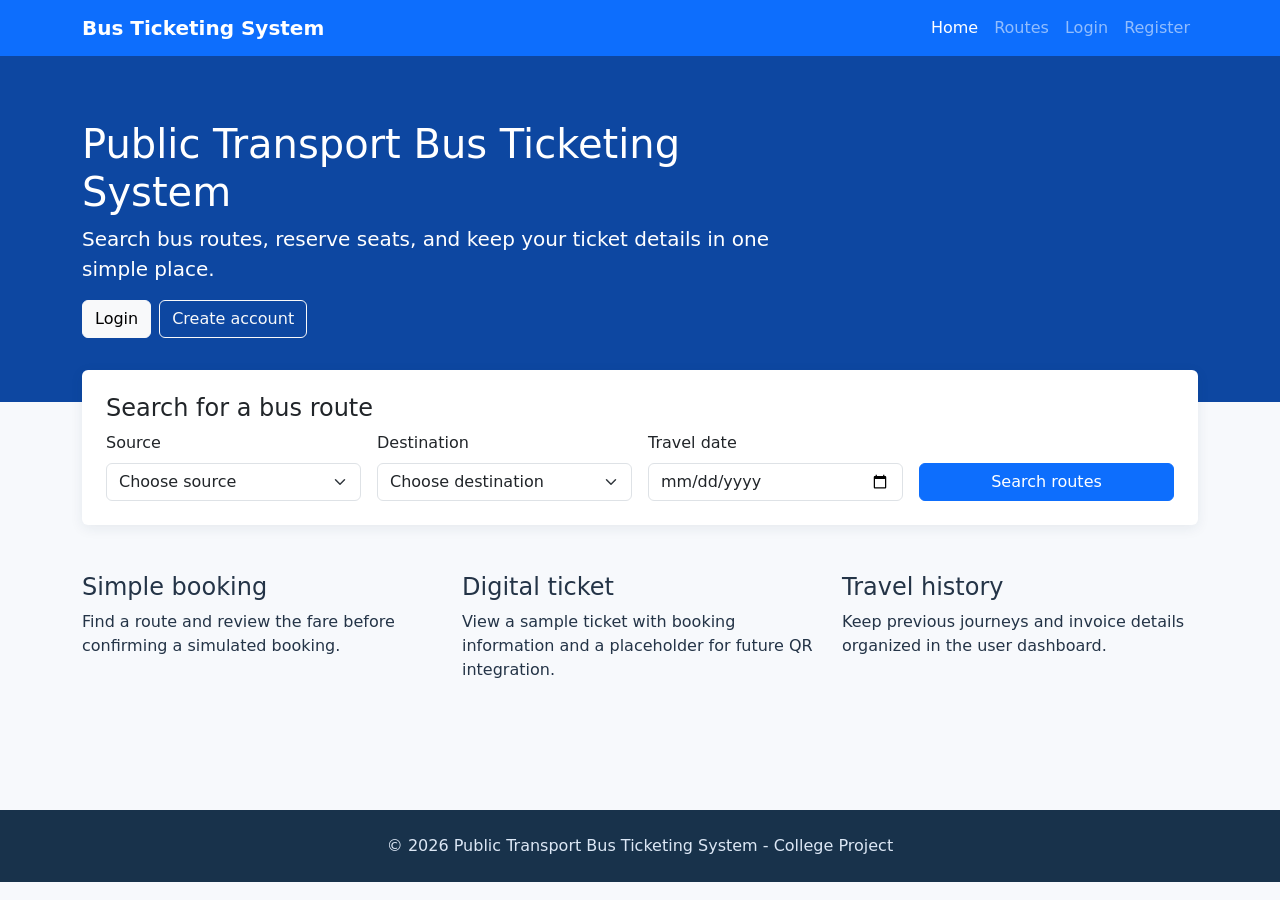
==== frontend/index.html @ b6240d87 "Add static Bootstrap frontend" ====
<!DOCTYPE html>
<html lang="en">
<head>
    <meta charset="UTF-8">
    <meta name="viewport" content="width=device-width, initial-scale=1">
    <title>Public Transport Bus Ticketing System</title>
    <link href="https://cdn.jsdelivr.net/npm/bootstrap@5.3.3/dist/css/bootstrap.min.css" rel="stylesheet">
    <link rel="stylesheet" href="css/style.css">
</head>
<body>
    <nav class="navbar navbar-expand-lg navbar-dark bg-primary">
        <div class="container">
            <a class="navbar-brand" href="index.html">Bus Ticketing System</a>
            <button class="navbar-toggler" data-bs-toggle="collapse" data-bs-target="#mainNav" aria-label="Toggle navigation"><span class="navbar-toggler-icon"></span></button>
            <div class="collapse navbar-collapse" id="mainNav">
                <ul class="navbar-nav ms-auto"><li class="nav-item"><a class="nav-link active" href="index.html">Home</a></li><li class="nav-item"><a class="nav-link" href="route-search.html">Routes</a></li><li class="nav-item"><a class="nav-link" href="login.html">Login</a></li><li class="nav-item"><a class="nav-link" href="register.html">Register</a></li></ul>
            </div>
        </div>
    </nav>

    <main>
        <section class="hero-section">
            <div class="container"><div class="row align-items-center"><div class="col-lg-8">
                <h1>Public Transport Bus Ticketing System</h1>
                <p class="lead">Search bus routes, reserve seats, and keep your ticket details in one simple place.</p>
                <a class="btn btn-light me-2" href="login.html">Login</a><a class="btn btn-outline-light" href="register.html">Create account</a>
            </div></div></div>
        </section>

        <section class="container"><div class="card search-panel"><div class="card-body p-4">
            <h2 class="h4">Search for a bus route</h2>
            <!-- Sample search controls - results will be supplied by the backend later. -->
            <form id="searchForm" class="row g-3 align-items-end">
                <div class="col-md-3"><label class="form-label" for="source">Source</label><select id="source" class="form-select" required><option value="">Choose source</option><option>Chennai Central</option><option>Koyambedu</option><option>Adyar</option><option>Velachery</option></select></div>
                <div class="col-md-3"><label class="form-label" for="destination">Destination</label><select id="destination" class="form-select" required><option value="">Choose destination</option><option>Tambaram</option><option>Guindy</option><option>Anna Nagar</option><option>T Nagar</option></select></div>
                <div class="col-md-3"><label class="form-label" for="travelDate">Travel date</label><input id="travelDate" type="date" class="form-control" required></div>
                <div class="col-md-3"><button class="btn btn-primary w-100" type="submit">Search routes</button></div>
            </form>
            <div id="searchMessage" class="alert alert-info mt-3 mb-0 d-none">Sample search submitted. Route results will be connected to the backend later.</div>
        </div></div></section>

        <section class="container py-5"><div class="row g-4"><div class="col-md-4"><h2 class="h4">Simple booking</h2><p>Find a route and review the fare before confirming a simulated booking.</p></div><div class="col-md-4"><h2 class="h4">Digital ticket</h2><p>View a sample ticket with booking information and a placeholder for future QR integration.</p></div><div class="col-md-4"><h2 class="h4">Travel history</h2><p>Keep previous journeys and invoice details organized in the user dashboard.</p></div></div></section>
    </main>
    <footer><div class="container text-center"><p class="mb-0">&copy; 2026 Public Transport Bus Ticketing System - College Project</p></div></footer>
    <script src="https://cdn.jsdelivr.net/npm/bootstrap@5.3.3/dist/js/bootstrap.bundle.min.js"></script><script src="js/script.js"></script>
</body>
</html>
---- frontend/css/style.css ----
/* Shared styles for the static college-project frontend. Bootstrap handles most layout. */
:root {
    --bus-blue: #0d47a1;
    --bus-light: #eef5ff;
    --bus-dark: #18324b;
}

body {
    background-color: #f7f9fc;
    color: #243447;
    min-height: 100vh;
}

.navbar-brand {
    font-weight: 700;
}

.page-header {
    background-color: var(--bus-light);
    border-bottom: 1px solid #dce7f5;
    padding: 2.5rem 0;
}

.page-header h1 {
    color: var(--bus-dark);
}

.hero-section {
    background-color: var(--bus-blue);
    color: white;
    padding: 4rem 0;
}

.search-panel,
.form-card,
.dashboard-card,
.ticket-card,
.invoice-card {
    border: 0;
    box-shadow: 0 0.2rem 0.8rem rgba(24, 50, 75, 0.08);
}

.search-panel {
    margin-top: -2rem;
    position: relative;
}

.dashboard-card {
    height: 100%;
}

.dashboard-card .card-title {
    color: var(--bus-blue);
}

.ticket-card,
.invoice-card {
    border-top: 4px solid var(--bus-blue);
}

.qr-placeholder {
    align-items: center;
    background: repeating-linear-gradient(45deg, #212529 0 4px, #fff 4px 8px);
    border: 8px solid white;
    box-shadow: 0 0 0 1px #adb5bd;
    color: white;
    display: flex;
    font-size: 0.75rem;
    height: 150px;
    justify-content: center;
    text-align: center;
    width: 150px;
}

.qr-placeholder span {
    background: #212529;
    padding: 0.25rem;
}

.table thead th {
    white-space: nowrap;
}

footer {
    background-color: var(--bus-dark);
    color: #dce7f5;
    margin-top: 4rem;
    padding: 1.5rem 0;
}

footer a {
    color: white;
}

@media print {
    .no-print,
    footer,
    .navbar {
        display: none !important;
    }

    body {
        background: white;
    }
}
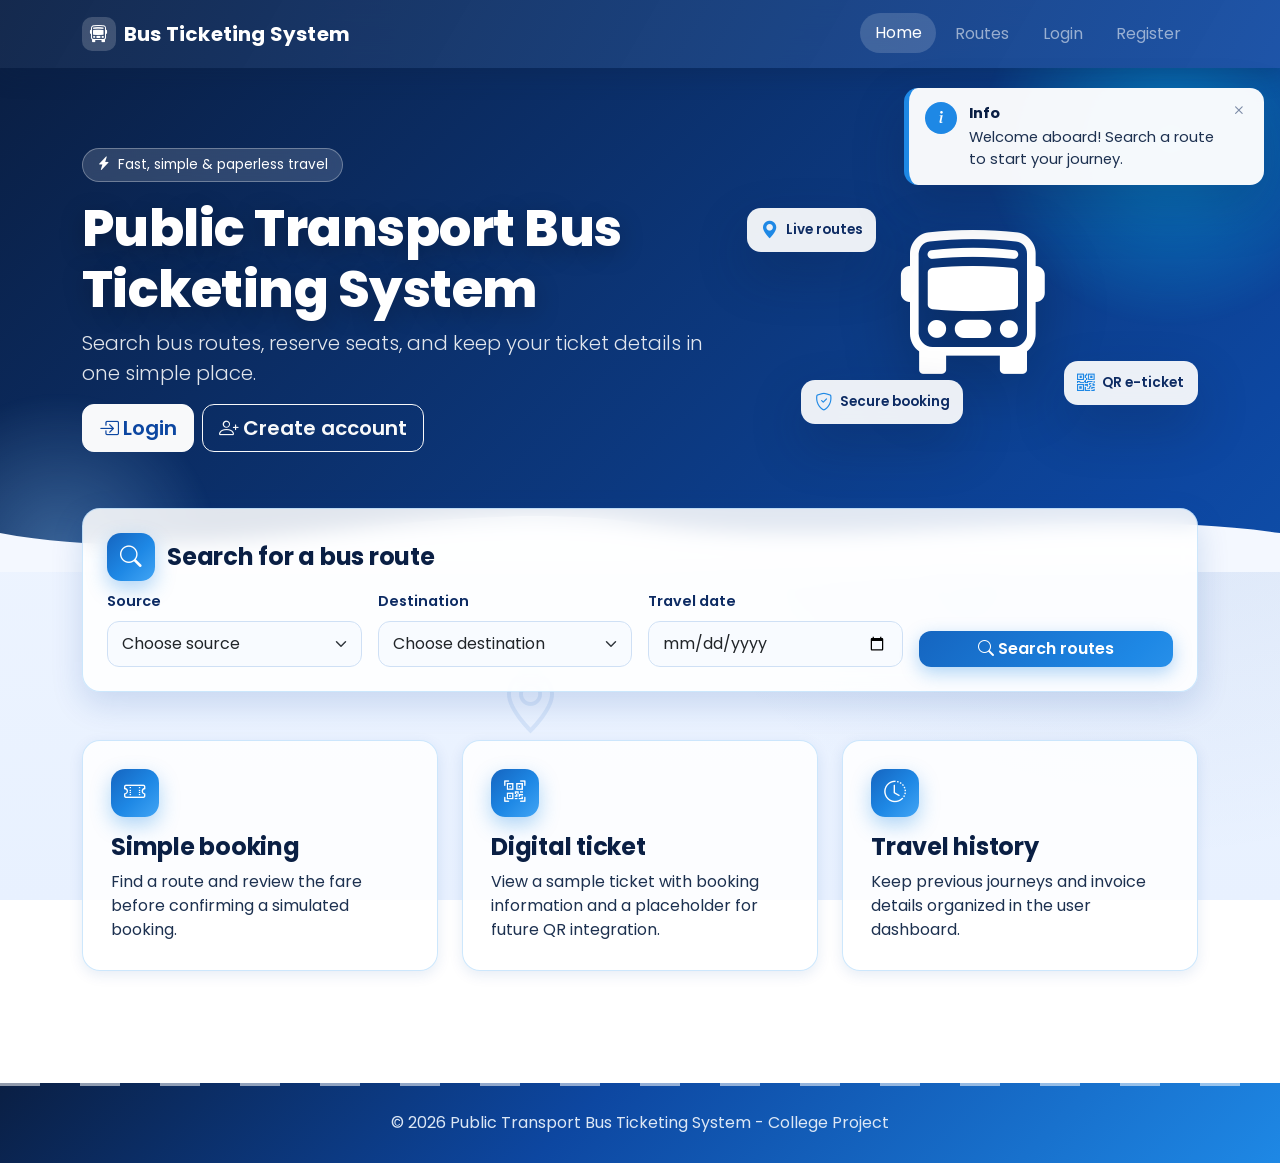
==== commit 9ff40ba9: "Enhance frontend UI with blue theme, animations and popups Visual-only changes: blue gradient theme," ====
--- a/frontend/index.html
+++ b/frontend/index.html
@@ -5,9 +5,9 @@
     <meta name="viewport" content="width=device-width, initial-scale=1">
     <title>Public Transport Bus Ticketing System</title>
     <link href="https://cdn.jsdelivr.net/npm/bootstrap@5.3.3/dist/css/bootstrap.min.css" rel="stylesheet">
-    <link rel="stylesheet" href="css/style.css">
+    <link href="https://cdn.jsdelivr.net/npm/bootstrap-icons@1.11.3/font/bootstrap-icons.min.css" rel="stylesheet"><link rel="preconnect" href="https://fonts.googleapis.com"><link href="https://fonts.googleapis.com/css2?family=Poppins:wght@400;500;600;700;800&display=swap" rel="stylesheet"><link rel="stylesheet" href="css/style.css">
 </head>
-<body>
+<body data-welcome="Welcome aboard! Search a route to start your journey.">
     <nav class="navbar navbar-expand-lg navbar-dark bg-primary">
         <div class="container">
             <a class="navbar-brand" href="index.html">Bus Ticketing System</a>
@@ -20,28 +20,39 @@
 
     <main>
         <section class="hero-section">
-            <div class="container"><div class="row align-items-center"><div class="col-lg-8">
+            <span class="hero-orb orb-1"></span><span class="hero-orb orb-2"></span>
+            <div class="container"><div class="row align-items-center"><div class="col-lg-7">
+                <span class="hero-badge"><i class="bi bi-lightning-charge-fill"></i> Fast, simple &amp; paperless travel</span>
                 <h1>Public Transport Bus Ticketing System</h1>
                 <p class="lead">Search bus routes, reserve seats, and keep your ticket details in one simple place.</p>
-                <a class="btn btn-light me-2" href="login.html">Login</a><a class="btn btn-outline-light" href="register.html">Create account</a>
+                <a class="btn btn-light btn-lg me-2 mb-2" href="login.html"><i class="bi bi-box-arrow-in-right me-1"></i>Login</a><a class="btn btn-outline-light btn-lg mb-2" href="register.html"><i class="bi bi-person-plus me-1"></i>Create account</a>
+            </div>
+            <div class="col-lg-5">
+                <div class="hero-illustration" aria-hidden="true">
+                    <i class="bi bi-bus-front hero-bus"></i>
+                    <span class="hero-chip chip-1"><i class="bi bi-geo-alt-fill"></i>Live routes</span>
+                    <span class="hero-chip chip-2"><i class="bi bi-qr-code"></i>QR e-ticket</span>
+                    <span class="hero-chip chip-3"><i class="bi bi-shield-check"></i>Secure booking</span>
+                </div>
             </div></div></div>
+            <div class="hero-wave" aria-hidden="true"><svg viewBox="0 0 1440 80" preserveAspectRatio="none"><path fill="#f4f8ff" d="M0,40 C240,80 480,0 720,30 C960,60 1200,10 1440,40 L1440,80 L0,80 Z"></path></svg></div>
         </section>
 
         <section class="container"><div class="card search-panel"><div class="card-body p-4">
-            <h2 class="h4">Search for a bus route</h2>
+            <h2 class="h4 page-title"><span class="title-icon"><i class="bi bi-search"></i></span>Search for a bus route</h2>
             <!-- Sample search controls - results will be supplied by the backend later. -->
             <form id="searchForm" class="row g-3 align-items-end">
                 <div class="col-md-3"><label class="form-label" for="source">Source</label><select id="source" class="form-select" required><option value="">Choose source</option><option>Chennai Central</option><option>Koyambedu</option><option>Adyar</option><option>Velachery</option></select></div>
                 <div class="col-md-3"><label class="form-label" for="destination">Destination</label><select id="destination" class="form-select" required><option value="">Choose destination</option><option>Tambaram</option><option>Guindy</option><option>Anna Nagar</option><option>T Nagar</option></select></div>
                 <div class="col-md-3"><label class="form-label" for="travelDate">Travel date</label><input id="travelDate" type="date" class="form-control" required></div>
-                <div class="col-md-3"><button class="btn btn-primary w-100" type="submit">Search routes</button></div>
+                <div class="col-md-3"><button class="btn btn-primary w-100" type="submit"><i class="bi bi-search me-1"></i>Search routes</button></div>
             </form>
             <div id="searchMessage" class="alert alert-info mt-3 mb-0 d-none">Sample search submitted. Route results will be connected to the backend later.</div>
         </div></div></section>
 
-        <section class="container py-5"><div class="row g-4"><div class="col-md-4"><h2 class="h4">Simple booking</h2><p>Find a route and review the fare before confirming a simulated booking.</p></div><div class="col-md-4"><h2 class="h4">Digital ticket</h2><p>View a sample ticket with booking information and a placeholder for future QR integration.</p></div><div class="col-md-4"><h2 class="h4">Travel history</h2><p>Keep previous journeys and invoice details organized in the user dashboard.</p></div></div></section>
+        <section class="container py-5"><div class="row g-4"><div class="col-md-4"><div class="feature-tile"><span class="card-icon"><i class="bi bi-ticket-perforated"></i></span><h2 class="h4">Simple booking</h2><p class="mb-0">Find a route and review the fare before confirming a simulated booking.</p></div></div><div class="col-md-4"><div class="feature-tile"><span class="card-icon"><i class="bi bi-qr-code-scan"></i></span><h2 class="h4">Digital ticket</h2><p class="mb-0">View a sample ticket with booking information and a placeholder for future QR integration.</p></div></div><div class="col-md-4"><div class="feature-tile"><span class="card-icon"><i class="bi bi-clock-history"></i></span><h2 class="h4">Travel history</h2><p class="mb-0">Keep previous journeys and invoice details organized in the user dashboard.</p></div></div></div></section>
     </main>
     <footer><div class="container text-center"><p class="mb-0">&copy; 2026 Public Transport Bus Ticketing System - College Project</p></div></footer>
-    <script src="https://cdn.jsdelivr.net/npm/bootstrap@5.3.3/dist/js/bootstrap.bundle.min.js"></script><script src="js/script.js"></script>
+    <script src="https://cdn.jsdelivr.net/npm/bootstrap@5.3.3/dist/js/bootstrap.bundle.min.js"></script><script src="js/script.js"></script><script src="js/ui-effects.js"></script>
 </body>
 </html>
--- a/frontend/css/style.css
+++ b/frontend/css/style.css
@@ -1,22 +1,276 @@
-/* Shared styles for the static college-project frontend. Bootstrap handles most layout. */
+/* Shared styles for the static college-project frontend. Bootstrap handles most layout.
+   Blue-themed visual layer: gradients, glass cards, floating animations and popups. */
 :root {
     --bus-blue: #0d47a1;
     --bus-light: #eef5ff;
-    --bus-dark: #18324b;
+    --bus-dark: #0a1f44;
+
+    --blue-900: #0a1f44;
+    --blue-800: #0d2b63;
+    --blue-700: #0d47a1;
+    --blue-600: #1565c0;
+    --blue-500: #1e88e5;
+    --blue-400: #42a5f5;
+    --blue-300: #64b5f6;
+    --blue-200: #90caf9;
+    --blue-100: #cfe6ff;
+    --blue-50: #eef5ff;
+    --cyan: #00c6ff;
+
+    --grad-main: linear-gradient(135deg, #0a1f44 0%, #0d47a1 45%, #1e88e5 100%);
+    --grad-button: linear-gradient(135deg, #1565c0 0%, #1e88e5 55%, #42a5f5 100%);
+    --grad-soft: linear-gradient(135deg, #eef5ff 0%, #dbeafe 100%);
+    --shadow-sm: 0 4px 14px rgba(13, 71, 161, 0.10);
+    --shadow-md: 0 12px 32px rgba(13, 71, 161, 0.16);
+    --shadow-lg: 0 22px 50px rgba(10, 31, 68, 0.25);
+    --radius: 18px;
+
+    --bs-primary: #1565c0;
+    --bs-primary-rgb: 21, 101, 192;
+    --bs-link-color: #1565c0;
+    --bs-link-color-rgb: 21, 101, 192;
+    --bs-link-hover-color: #0a1f44;
+}
+
+html {
+    scroll-behavior: smooth;
 }
 
 body {
-    background-color: #f7f9fc;
-    color: #243447;
+    background:
+        radial-gradient(circle at 10% 0%, rgba(66, 165, 245, 0.18), transparent 40%),
+        radial-gradient(circle at 90% 30%, rgba(13, 71, 161, 0.12), transparent 45%),
+        linear-gradient(180deg, #f4f8ff 0%, #e8f1ff 100%);
+    background-attachment: fixed;
+    color: #1d3150;
+    display: flex;
+    flex-direction: column;
+    font-family: "Poppins", system-ui, -apple-system, "Segoe UI", Roboto, sans-serif;
     min-height: 100vh;
+    overflow-x: hidden;
+    position: relative;
+}
+
+main {
+    flex: 1 0 auto;
+    position: relative;
+    z-index: 1;
+}
+
+h1, h2, h3, h4, h5, .h1, .h2, .h3, .h4, .h5 {
+    color: var(--blue-900);
+    font-weight: 700;
+    letter-spacing: -0.01em;
+}
+
+a {
+    transition: color 0.2s ease;
+}
+
+::selection {
+    background: var(--blue-400);
+    color: #fff;
+}
+
+/* ---------- Page loader ---------- */
+.page-loader {
+    align-items: center;
+    background: var(--grad-main);
+    display: flex;
+    flex-direction: column;
+    gap: 1rem;
+    inset: 0;
+    justify-content: center;
+    position: fixed;
+    transition: opacity 0.5s ease, visibility 0.5s ease;
+    z-index: 3000;
+}
+
+.page-loader.hidden {
+    opacity: 0;
+    visibility: hidden;
+}
+
+.page-loader .loader-bus {
+    animation: busBounce 0.8s ease-in-out infinite alternate;
+    color: #fff;
+    font-size: 3.2rem;
+    filter: drop-shadow(0 8px 16px rgba(0, 0, 0, 0.3));
+}
+
+.page-loader .loader-road {
+    background: rgba(255, 255, 255, 0.25);
+    border-radius: 4px;
+    height: 4px;
+    overflow: hidden;
+    position: relative;
+    width: 140px;
+}
+
+.page-loader .loader-road::after {
+    animation: roadMove 1s linear infinite;
+    background: #fff;
+    border-radius: 4px;
+    content: "";
+    height: 100%;
+    left: -40%;
+    position: absolute;
+    width: 40%;
+}
+
+.page-loader .loader-text {
+    color: rgba(255, 255, 255, 0.85);
+    font-size: 0.9rem;
+    letter-spacing: 0.15em;
+    text-transform: uppercase;
+}
+
+/* ---------- Floating background shapes ---------- */
+.floating-bg {
+    inset: 0;
+    overflow: hidden;
+    pointer-events: none;
+    position: fixed;
+    z-index: 0;
+}
+
+.floating-bg .bubble {
+    animation: floatUp linear infinite;
+    background: radial-gradient(circle at 30% 30%, rgba(144, 202, 249, 0.55), rgba(30, 136, 229, 0.12));
+    border: 1px solid rgba(255, 255, 255, 0.5);
+    border-radius: 50%;
+    bottom: -150px;
+    position: absolute;
+}
+
+.floating-bg .float-icon {
+    animation: floatDrift ease-in-out infinite alternate;
+    color: rgba(21, 101, 192, 0.10);
+    position: absolute;
+}
+
+/* ---------- Navbar ---------- */
+.navbar {
+    backdrop-filter: blur(12px);
+    background: linear-gradient(120deg, rgba(10, 31, 68, 0.95), rgba(13, 71, 161, 0.92), rgba(30, 136, 229, 0.9)) !important;
+    background-size: 200% 200% !important;
+    animation: gradientShift 12s ease infinite;
+    box-shadow: 0 6px 24px rgba(10, 31, 68, 0.28);
+    padding-bottom: 0.75rem;
+    padding-top: 0.75rem;
+    position: sticky;
+    top: 0;
+    z-index: 1030;
 }
 
 .navbar-brand {
+    align-items: center;
+    display: inline-flex;
     font-weight: 700;
-}
-
+    gap: 0.5rem;
+    letter-spacing: 0.01em;
+}
+
+.navbar-brand .brand-icon {
+    align-items: center;
+    animation: busBounce 1.6s ease-in-out infinite alternate;
+    background: rgba(255, 255, 255, 0.18);
+    border-radius: 10px;
+    display: inline-flex;
+    font-size: 1.05rem;
+    height: 34px;
+    justify-content: center;
+    width: 34px;
+}
+
+.navbar .nav-link {
+    border-radius: 999px;
+    margin: 0 0.15rem;
+    padding-left: 0.9rem !important;
+    padding-right: 0.9rem !important;
+    position: relative;
+    transition: background 0.25s ease, transform 0.25s ease;
+}
+
+.navbar .nav-link:hover,
+.navbar .nav-link.active {
+    background: rgba(255, 255, 255, 0.16);
+    transform: translateY(-1px);
+}
+
+.navbar .btn {
+    border-radius: 999px;
+    padding-left: 1rem;
+    padding-right: 1rem;
+}
+
+/* ---------- Buttons ---------- */
+.btn {
+    border-radius: 12px;
+    font-weight: 600;
+    overflow: hidden;
+    position: relative;
+    transition: transform 0.2s ease, box-shadow 0.25s ease, background-position 0.4s ease;
+}
+
+.btn:hover:not(:disabled) {
+    transform: translateY(-2px);
+}
+
+.btn:active:not(:disabled) {
+    transform: translateY(0) scale(0.98);
+}
+
+.btn-primary {
+    background: var(--grad-button);
+    background-size: 150% 150%;
+    border: 0;
+    box-shadow: 0 6px 18px rgba(30, 136, 229, 0.35);
+}
+
+.btn-primary:hover,
+.btn-primary:focus {
+    background-position: 100% 0;
+    box-shadow: 0 10px 26px rgba(30, 136, 229, 0.45);
+}
+
+.btn-dark {
+    background: linear-gradient(135deg, #0a1f44 0%, #0d47a1 100%);
+    border: 0;
+    box-shadow: 0 6px 18px rgba(10, 31, 68, 0.35);
+}
+
+.btn-dark:hover,
+.btn-dark:focus {
+    background: linear-gradient(135deg, #0d2b63 0%, #1565c0 100%);
+    box-shadow: 0 10px 26px rgba(10, 31, 68, 0.45);
+}
+
+.btn-outline-primary {
+    --bs-btn-color: var(--blue-600);
+    --bs-btn-border-color: var(--blue-500);
+    --bs-btn-hover-bg: var(--blue-600);
+    --bs-btn-hover-border-color: var(--blue-600);
+    --bs-btn-active-bg: var(--blue-700);
+    border-width: 2px;
+}
+
+.btn-light {
+    color: var(--blue-700);
+}
+
+.btn .ripple {
+    animation: ripple 0.65s ease-out forwards;
+    background: rgba(255, 255, 255, 0.55);
+    border-radius: 50%;
+    pointer-events: none;
+    position: absolute;
+    transform: scale(0);
+}
+
+/* ---------- Page header / hero ---------- */
 .page-header {
-    background-color: var(--bus-light);
+    background: var(--grad-soft);
     border-bottom: 1px solid #dce7f5;
     padding: 2.5rem 0;
 }
@@ -26,9 +280,154 @@
 }
 
 .hero-section {
-    background-color: var(--bus-blue);
+    background: var(--grad-main);
+    background-size: 200% 200%;
+    animation: gradientShift 14s ease infinite;
     color: white;
-    padding: 4rem 0;
+    overflow: hidden;
+    padding: 5rem 0 7rem;
+    position: relative;
+}
+
+.hero-section h1 {
+    color: #fff;
+    font-size: clamp(2rem, 4vw, 3.2rem);
+    font-weight: 800;
+    text-shadow: 0 6px 24px rgba(0, 0, 0, 0.25);
+}
+
+.hero-section .lead {
+    color: rgba(255, 255, 255, 0.88);
+}
+
+.hero-section .container {
+    position: relative;
+    z-index: 2;
+}
+
+.hero-badge {
+    align-items: center;
+    animation: fadeDown 0.8s ease both;
+    backdrop-filter: blur(6px);
+    background: rgba(255, 255, 255, 0.15);
+    border: 1px solid rgba(255, 255, 255, 0.3);
+    border-radius: 999px;
+    display: inline-flex;
+    font-size: 0.85rem;
+    gap: 0.4rem;
+    margin-bottom: 1rem;
+    padding: 0.35rem 0.9rem;
+}
+
+.hero-orb {
+    border-radius: 50%;
+    filter: blur(2px);
+    pointer-events: none;
+    position: absolute;
+}
+
+.hero-orb.orb-1 {
+    animation: floatDrift 9s ease-in-out infinite alternate;
+    background: radial-gradient(circle, rgba(0, 198, 255, 0.45), transparent 70%);
+    height: 380px;
+    right: -80px;
+    top: -120px;
+    width: 380px;
+}
+
+.hero-orb.orb-2 {
+    animation: floatDrift 11s ease-in-out infinite alternate-reverse;
+    background: radial-gradient(circle, rgba(144, 202, 249, 0.35), transparent 70%);
+    bottom: -140px;
+    height: 320px;
+    left: -100px;
+    width: 320px;
+}
+
+.hero-illustration {
+    align-items: center;
+    display: flex;
+    justify-content: center;
+    min-height: 240px;
+    position: relative;
+}
+
+.hero-illustration .hero-bus {
+    animation: floatY 4s ease-in-out infinite;
+    color: #fff;
+    filter: drop-shadow(0 20px 30px rgba(0, 0, 0, 0.35));
+    font-size: 9rem;
+    line-height: 1;
+}
+
+.hero-illustration .hero-chip {
+    align-items: center;
+    backdrop-filter: blur(8px);
+    background: rgba(255, 255, 255, 0.92);
+    border-radius: 14px;
+    box-shadow: var(--shadow-lg);
+    color: var(--blue-800);
+    display: inline-flex;
+    font-size: 0.85rem;
+    font-weight: 600;
+    gap: 0.45rem;
+    padding: 0.55rem 0.85rem;
+    position: absolute;
+}
+
+.hero-illustration .hero-chip i {
+    color: var(--blue-500);
+    font-size: 1.1rem;
+}
+
+.hero-illustration .chip-1 { animation: floatY 5s ease-in-out infinite; left: 0; top: 10%; }
+.hero-illustration .chip-2 { animation: floatY 6s ease-in-out 1s infinite; bottom: 8%; right: 0; }
+.hero-illustration .chip-3 { animation: floatY 5.5s ease-in-out 0.5s infinite; bottom: 0; left: 12%; }
+
+.hero-wave {
+    bottom: -1px;
+    left: 0;
+    line-height: 0;
+    position: absolute;
+    width: 100%;
+    z-index: 1;
+}
+
+.hero-wave svg {
+    display: block;
+    height: 80px;
+    width: 100%;
+}
+
+/* ---------- Page title band (inner pages) ---------- */
+.page-title {
+    align-items: center;
+    display: flex;
+    gap: 0.75rem;
+}
+
+.page-title .title-icon,
+.card-icon {
+    align-items: center;
+    background: var(--grad-button);
+    border-radius: 14px;
+    box-shadow: 0 8px 20px rgba(30, 136, 229, 0.35);
+    color: #fff;
+    display: inline-flex;
+    flex-shrink: 0;
+    font-size: 1.35rem;
+    height: 48px;
+    justify-content: center;
+    width: 48px;
+}
+
+.page-title .title-icon {
+    animation: floatY 4s ease-in-out infinite;
+}
+
+/* ---------- Cards ---------- */
+.card {
+    border-radius: var(--radius);
 }
 
 .search-panel,
@@ -36,32 +435,303 @@
 .dashboard-card,
 .ticket-card,
 .invoice-card {
-    border: 0;
-    box-shadow: 0 0.2rem 0.8rem rgba(24, 50, 75, 0.08);
+    backdrop-filter: blur(10px);
+    background: rgba(255, 255, 255, 0.88);
+    border: 1px solid rgba(144, 202, 249, 0.45);
+    box-shadow: var(--shadow-md);
+    transition: transform 0.35s ease, box-shadow 0.35s ease;
 }
 
 .search-panel {
-    margin-top: -2rem;
-    position: relative;
+    margin-top: -4rem;
+    position: relative;
+    z-index: 3;
+}
+
+.form-card:hover,
+.search-panel:hover {
+    box-shadow: var(--shadow-lg);
 }
 
 .dashboard-card {
     height: 100%;
+    overflow: hidden;
+    position: relative;
+}
+
+.dashboard-card::before {
+    background: var(--grad-button);
+    content: "";
+    height: 4px;
+    left: 0;
+    position: absolute;
+    right: 0;
+    top: 0;
+    transform: scaleX(0);
+    transform-origin: left;
+    transition: transform 0.4s ease;
+}
+
+.dashboard-card::after {
+    background: radial-gradient(circle, rgba(66, 165, 245, 0.18), transparent 70%);
+    border-radius: 50%;
+    content: "";
+    height: 160px;
+    pointer-events: none;
+    position: absolute;
+    right: -60px;
+    top: -60px;
+    transition: transform 0.5s ease;
+    width: 160px;
+}
+
+.dashboard-card:hover {
+    box-shadow: var(--shadow-lg);
+    transform: translateY(-8px);
+}
+
+.dashboard-card:hover::before {
+    transform: scaleX(1);
+}
+
+.dashboard-card:hover::after {
+    transform: scale(1.5);
+}
+
+.dashboard-card:hover .card-icon {
+    animation: wiggle 0.6s ease;
 }
 
 .dashboard-card .card-title {
     color: var(--bus-blue);
 }
 
+.stat-card .display-6 {
+    background: var(--grad-main);
+    -webkit-background-clip: text;
+    background-clip: text;
+    color: transparent;
+    font-weight: 800;
+}
+
 .ticket-card,
 .invoice-card {
-    border-top: 4px solid var(--bus-blue);
-}
-
+    border-top: 5px solid var(--blue-500);
+    overflow: hidden;
+    position: relative;
+}
+
+.ticket-card::after {
+    background: linear-gradient(120deg, transparent 30%, rgba(255, 255, 255, 0.55) 50%, transparent 70%);
+    content: "";
+    inset: 0;
+    pointer-events: none;
+    position: absolute;
+    transform: translateX(-100%);
+    animation: shine 5s ease-in-out 1.2s infinite;
+}
+
+.ticket-card dt,
+.invoice-card th {
+    color: #5a6f8f;
+    font-weight: 500;
+}
+
+.ticket-card dd {
+    color: var(--blue-900);
+    font-weight: 600;
+}
+
+/* ---------- Feature tiles (home) ---------- */
+.feature-tile {
+    background: rgba(255, 255, 255, 0.85);
+    border: 1px solid rgba(144, 202, 249, 0.45);
+    border-radius: var(--radius);
+    box-shadow: var(--shadow-sm);
+    height: 100%;
+    padding: 1.75rem;
+    transition: transform 0.35s ease, box-shadow 0.35s ease;
+}
+
+.feature-tile:hover {
+    box-shadow: var(--shadow-lg);
+    transform: translateY(-8px) rotate(-0.4deg);
+}
+
+.feature-tile .card-icon {
+    margin-bottom: 1rem;
+}
+
+.feature-tile:nth-child(1) .card-icon,
+.col-md-4:nth-child(1) .feature-tile .card-icon { animation: floatY 4s ease-in-out infinite; }
+.col-md-4:nth-child(2) .feature-tile .card-icon { animation: floatY 4s ease-in-out 0.6s infinite; }
+.col-md-4:nth-child(3) .feature-tile .card-icon { animation: floatY 4s ease-in-out 1.2s infinite; }
+
+/* ---------- Forms ---------- */
+.form-label {
+    color: var(--blue-800);
+    font-size: 0.9rem;
+    font-weight: 600;
+}
+
+.form-control,
+.form-select {
+    background-color: rgba(248, 251, 255, 0.95);
+    border: 1.5px solid #cfe0f5;
+    border-radius: 12px;
+    padding: 0.62rem 0.9rem;
+    transition: border-color 0.25s ease, box-shadow 0.25s ease, transform 0.2s ease;
+}
+
+.form-control:hover,
+.form-select:hover {
+    border-color: var(--blue-300);
+}
+
+.form-control:focus,
+.form-select:focus {
+    background-color: #fff;
+    border-color: var(--blue-500);
+    box-shadow: 0 0 0 0.25rem rgba(30, 136, 229, 0.2);
+    transform: translateY(-1px);
+}
+
+.auth-icon {
+    align-items: center;
+    animation: floatY 3.5s ease-in-out infinite;
+    background: var(--grad-button);
+    border-radius: 50%;
+    box-shadow: 0 12px 28px rgba(30, 136, 229, 0.4);
+    color: #fff;
+    display: flex;
+    font-size: 1.9rem;
+    height: 72px;
+    justify-content: center;
+    margin: -60px auto 1rem;
+    width: 72px;
+}
+
+.form-card.auth-card {
+    margin-top: 2.5rem;
+    overflow: visible;
+}
+
+#totalFare {
+    color: var(--blue-600);
+    display: inline-block;
+    font-size: 1.25rem;
+}
+
+#totalFare.bump {
+    animation: bump 0.45s ease;
+}
+
+/* ---------- Tables ---------- */
+.table-responsive {
+    background: rgba(255, 255, 255, 0.9);
+    border: 1px solid rgba(144, 202, 249, 0.45);
+    border-radius: var(--radius);
+    box-shadow: var(--shadow-md);
+    padding: 0.25rem;
+}
+
+.table {
+    margin-bottom: 0;
+}
+
+.table thead th {
+    white-space: nowrap;
+}
+
+.table-primary > tr > th,
+.table-dark > tr > th,
+thead.table-primary th,
+thead.table-dark th {
+    --bs-table-bg: transparent;
+    background: transparent !important;
+    border: 0;
+    color: #fff !important;
+    font-size: 0.85rem;
+    font-weight: 600;
+    letter-spacing: 0.03em;
+    padding-bottom: 0.9rem;
+    padding-top: 0.9rem;
+    text-transform: uppercase;
+}
+
+thead.table-primary tr,
+thead.table-dark tr {
+    background: var(--grad-main);
+}
+
+thead th:first-child { border-top-left-radius: 14px; }
+thead th:last-child { border-top-right-radius: 14px; }
+
+.table tbody tr {
+    transition: background-color 0.2s ease, transform 0.2s ease;
+}
+
+.table tbody tr:hover > * {
+    --bs-table-accent-bg: rgba(66, 165, 245, 0.12);
+    --bs-table-bg-state: rgba(66, 165, 245, 0.12);
+}
+
+.table tbody tr.row-in {
+    animation: rowIn 0.45s ease both;
+}
+
+.table-invoice th,
+.invoice-card .table th {
+    background: transparent;
+}
+
+/* ---------- List group / badges / alerts ---------- */
+.list-group {
+    border-radius: var(--radius);
+    box-shadow: var(--shadow-md);
+}
+
+.list-group-item-action {
+    align-items: center;
+    display: flex;
+    font-weight: 500;
+    gap: 0.6rem;
+    padding: 1rem 1.25rem;
+    transition: background 0.25s ease, padding-left 0.25s ease, color 0.25s ease;
+}
+
+.list-group-item-action:hover {
+    background: var(--blue-50);
+    color: var(--blue-700);
+    padding-left: 1.75rem;
+}
+
+.badge {
+    border-radius: 999px;
+    font-weight: 600;
+    padding: 0.45em 0.85em;
+}
+
+.alert {
+    animation: popIn 0.45s cubic-bezier(0.2, 0.9, 0.3, 1.3) both;
+    border: 0;
+    border-left: 5px solid currentColor;
+    border-radius: 14px;
+    box-shadow: var(--shadow-sm);
+}
+
+.alert-info {
+    background: #e3f2fd;
+    color: #0d47a1;
+}
+
+/* ---------- QR ---------- */
 .qr-placeholder {
     align-items: center;
-    background: repeating-linear-gradient(45deg, #212529 0 4px, #fff 4px 8px);
+    animation: pulseGlow 1.6s ease-in-out infinite;
+    background: repeating-linear-gradient(45deg, #0a1f44 0 4px, #fff 4px 8px);
     border: 8px solid white;
+    border-radius: 12px;
     box-shadow: 0 0 0 1px #adb5bd;
     color: white;
     display: flex;
@@ -73,33 +743,383 @@
 }
 
 .qr-placeholder span {
-    background: #212529;
+    background: #0a1f44;
     padding: 0.25rem;
 }
 
-.table thead th {
-    white-space: nowrap;
-}
-
+#qrImage {
+    animation: popIn 0.6s cubic-bezier(0.2, 0.9, 0.3, 1.3) both;
+    border: 6px solid #fff;
+    border-radius: 16px;
+    box-shadow: var(--shadow-md);
+}
+
+/* ---------- Toast popups ---------- */
+.toast-stack {
+    display: flex;
+    flex-direction: column;
+    gap: 0.75rem;
+    max-width: calc(100vw - 2rem);
+    position: fixed;
+    right: 1rem;
+    top: 5.5rem;
+    width: 360px;
+    z-index: 2500;
+}
+
+.ui-toast {
+    align-items: flex-start;
+    animation: toastIn 0.5s cubic-bezier(0.2, 0.9, 0.3, 1.3) both;
+    backdrop-filter: blur(12px);
+    background: rgba(255, 255, 255, 0.96);
+    border-left: 5px solid var(--blue-500);
+    border-radius: 14px;
+    box-shadow: var(--shadow-lg);
+    display: flex;
+    gap: 0.75rem;
+    overflow: hidden;
+    padding: 0.9rem 1rem;
+    position: relative;
+}
+
+.ui-toast.leaving {
+    animation: toastOut 0.4s ease forwards;
+}
+
+.ui-toast .toast-icon {
+    align-items: center;
+    background: var(--blue-500);
+    border-radius: 50%;
+    color: #fff;
+    display: flex;
+    flex-shrink: 0;
+    height: 32px;
+    justify-content: center;
+    width: 32px;
+}
+
+.ui-toast .toast-body-text {
+    color: #1d3150;
+    flex: 1;
+    font-size: 0.92rem;
+}
+
+.ui-toast .toast-title {
+    color: var(--blue-900);
+    display: block;
+    font-weight: 700;
+    margin-bottom: 0.1rem;
+}
+
+.ui-toast .toast-close {
+    background: none;
+    border: 0;
+    color: #7a8aa5;
+    font-size: 1.1rem;
+    line-height: 1;
+    padding: 0;
+}
+
+.ui-toast .toast-progress {
+    animation: toastProgress linear forwards;
+    background: currentColor;
+    bottom: 0;
+    height: 3px;
+    left: 0;
+    opacity: 0.5;
+    position: absolute;
+    width: 100%;
+}
+
+.ui-toast.toast-success { border-left-color: #1e9e6a; color: #1e9e6a; }
+.ui-toast.toast-success .toast-icon { background: #1e9e6a; }
+.ui-toast.toast-danger { border-left-color: #d64545; color: #d64545; }
+.ui-toast.toast-danger .toast-icon { background: #d64545; }
+.ui-toast.toast-warning { border-left-color: #e0a100; color: #e0a100; }
+.ui-toast.toast-warning .toast-icon { background: #e0a100; }
+.ui-toast.toast-info { color: var(--blue-500); }
+
+/* ---------- Modal popups ---------- */
+.modal-content {
+    border: 0;
+    border-radius: 22px;
+    box-shadow: var(--shadow-lg);
+    overflow: hidden;
+}
+
+.modal-header.modal-header-blue {
+    background: var(--grad-main);
+    border: 0;
+    color: #fff;
+}
+
+.modal-header.modal-header-blue .modal-title {
+    color: #fff;
+}
+
+.modal-backdrop.show {
+    backdrop-filter: blur(4px);
+    background-color: #0a1f44;
+    opacity: 0.55;
+}
+
+.modal.fade .modal-dialog {
+    transform: translateY(40px) scale(0.92);
+    transition: transform 0.4s cubic-bezier(0.2, 0.9, 0.3, 1.3);
+}
+
+.modal.show .modal-dialog {
+    transform: none;
+}
+
+.modal-hero-icon {
+    align-items: center;
+    animation: floatY 3s ease-in-out infinite;
+    background: var(--grad-button);
+    border-radius: 50%;
+    box-shadow: 0 12px 28px rgba(30, 136, 229, 0.4);
+    color: #fff;
+    display: flex;
+    font-size: 2rem;
+    height: 76px;
+    justify-content: center;
+    margin: 0 auto 1rem;
+    width: 76px;
+}
+
+.summary-list {
+    background: var(--blue-50);
+    border-radius: 14px;
+    margin: 0;
+    padding: 0.9rem 1.1rem;
+}
+
+.summary-list div {
+    border-bottom: 1px dashed #c4d8f2;
+    display: flex;
+    justify-content: space-between;
+    padding: 0.35rem 0;
+}
+
+.summary-list div:last-child {
+    border-bottom: 0;
+}
+
+.summary-list dt { color: #5a6f8f; font-weight: 500; }
+.summary-list dd { color: var(--blue-900); font-weight: 700; margin: 0; }
+
+/* ---------- Confetti (ticket success) ---------- */
+.confetti-piece {
+    animation: confettiFall linear forwards;
+    border-radius: 2px;
+    height: 12px;
+    pointer-events: none;
+    position: fixed;
+    top: -20px;
+    width: 8px;
+    z-index: 2600;
+}
+
+/* ---------- Scroll reveal ---------- */
+.reveal {
+    opacity: 0;
+    transform: translateY(30px);
+    transition: opacity 0.7s ease, transform 0.7s cubic-bezier(0.2, 0.8, 0.2, 1);
+}
+
+.reveal.visible {
+    opacity: 1;
+    transform: none;
+}
+
+/* ---------- Back to top ---------- */
+.back-to-top {
+    align-items: center;
+    background: var(--grad-button);
+    border: 0;
+    border-radius: 50%;
+    bottom: 1.5rem;
+    box-shadow: 0 10px 24px rgba(30, 136, 229, 0.45);
+    color: #fff;
+    display: flex;
+    font-size: 1.2rem;
+    height: 48px;
+    justify-content: center;
+    opacity: 0;
+    position: fixed;
+    right: 1.5rem;
+    transform: translateY(20px) scale(0.8);
+    transition: opacity 0.3s ease, transform 0.3s ease;
+    visibility: hidden;
+    width: 48px;
+    z-index: 2000;
+}
+
+.back-to-top.show {
+    animation: floatY 3s ease-in-out infinite;
+    opacity: 1;
+    transform: none;
+    visibility: visible;
+}
+
+/* ---------- Footer ---------- */
 footer {
-    background-color: var(--bus-dark);
+    background: var(--grad-main);
     color: #dce7f5;
+    flex-shrink: 0;
     margin-top: 4rem;
-    padding: 1.5rem 0;
+    overflow: hidden;
+    padding: 1.75rem 0;
+    position: relative;
+    z-index: 1;
+}
+
+footer::before {
+    animation: roadMove 6s linear infinite;
+    background: repeating-linear-gradient(90deg, rgba(255, 255, 255, 0.55) 0 40px, transparent 40px 80px);
+    content: "";
+    height: 3px;
+    left: 0;
+    position: absolute;
+    top: 0;
+    width: 200%;
 }
 
 footer a {
     color: white;
+}
+
+/* ---------- Keyframes ---------- */
+@keyframes floatY {
+    0%, 100% { transform: translateY(0); }
+    50% { transform: translateY(-12px); }
+}
+
+@keyframes floatUp {
+    0% { opacity: 0; transform: translateY(0) translateX(0) scale(0.8); }
+    10% { opacity: 1; }
+    50% { transform: translateY(-55vh) translateX(30px) scale(1); }
+    90% { opacity: 0.8; }
+    100% { opacity: 0; transform: translateY(-115vh) translateX(-20px) scale(1.1); }
+}
+
+@keyframes floatDrift {
+    0% { transform: translate(0, 0) rotate(0deg); }
+    100% { transform: translate(40px, -40px) rotate(12deg); }
+}
+
+@keyframes busBounce {
+    0% { transform: translateY(0) rotate(-2deg); }
+    100% { transform: translateY(-4px) rotate(2deg); }
+}
+
+@keyframes roadMove {
+    0% { transform: translateX(0); }
+    100% { transform: translateX(350%); }
+}
+
+@keyframes gradientShift {
+    0% { background-position: 0% 50%; }
+    50% { background-position: 100% 50%; }
+    100% { background-position: 0% 50%; }
+}
+
+@keyframes ripple {
+    to { opacity: 0; transform: scale(4); }
+}
+
+@keyframes popIn {
+    0% { opacity: 0; transform: scale(0.9) translateY(10px); }
+    100% { opacity: 1; transform: none; }
+}
+
+@keyframes fadeDown {
+    0% { opacity: 0; transform: translateY(-15px); }
+    100% { opacity: 1; transform: none; }
+}
+
+@keyframes toastIn {
+    0% { opacity: 0; transform: translateX(120%) scale(0.9); }
+    100% { opacity: 1; transform: none; }
+}
+
+@keyframes toastOut {
+    to { opacity: 0; transform: translateX(120%); }
+}
+
+@keyframes toastProgress {
+    from { transform: scaleX(1); transform-origin: left; }
+    to { transform: scaleX(0); transform-origin: left; }
+}
+
+@keyframes rowIn {
+    0% { opacity: 0; transform: translateX(-16px); }
+    100% { opacity: 1; transform: none; }
+}
+
+@keyframes bump {
+    0% { transform: scale(1); }
+    40% { transform: scale(1.25); }
+    100% { transform: scale(1); }
+}
+
+@keyframes wiggle {
+    0%, 100% { transform: rotate(0); }
+    25% { transform: rotate(-12deg) scale(1.1); }
+    75% { transform: rotate(12deg) scale(1.1); }
+}
+
+@keyframes pulseGlow {
+    0%, 100% { box-shadow: 0 0 0 1px #adb5bd, 0 0 0 0 rgba(30, 136, 229, 0.4); }
+    50% { box-shadow: 0 0 0 1px #adb5bd, 0 0 0 14px rgba(30, 136, 229, 0); }
+}
+
+@keyframes shine {
+    0% { transform: translateX(-100%); }
+    40%, 100% { transform: translateX(100%); }
+}
+
+@keyframes confettiFall {
+    to { opacity: 0.2; transform: translateY(105vh) rotate(720deg); }
+}
+
+@media (max-width: 991.98px) {
+    .hero-illustration { display: none; }
+    .search-panel { margin-top: -3rem; }
+}
+
+@media (prefers-reduced-motion: reduce) {
+    *, *::before, *::after {
+        animation-duration: 0.01ms !important;
+        animation-iteration-count: 1 !important;
+        transition-duration: 0.01ms !important;
+    }
+    .floating-bg { display: none; }
+    .reveal { opacity: 1; transform: none; }
 }
 
 @media print {
     .no-print,
     footer,
-    .navbar {
+    .navbar,
+    .floating-bg,
+    .toast-stack,
+    .back-to-top,
+    .page-loader {
         display: none !important;
     }
 
     body {
         background: white;
     }
-}
+
+    .ticket-card,
+    .invoice-card,
+    .table-responsive {
+        box-shadow: none;
+    }
+
+    .ticket-card::after {
+        display: none;
+    }
+}
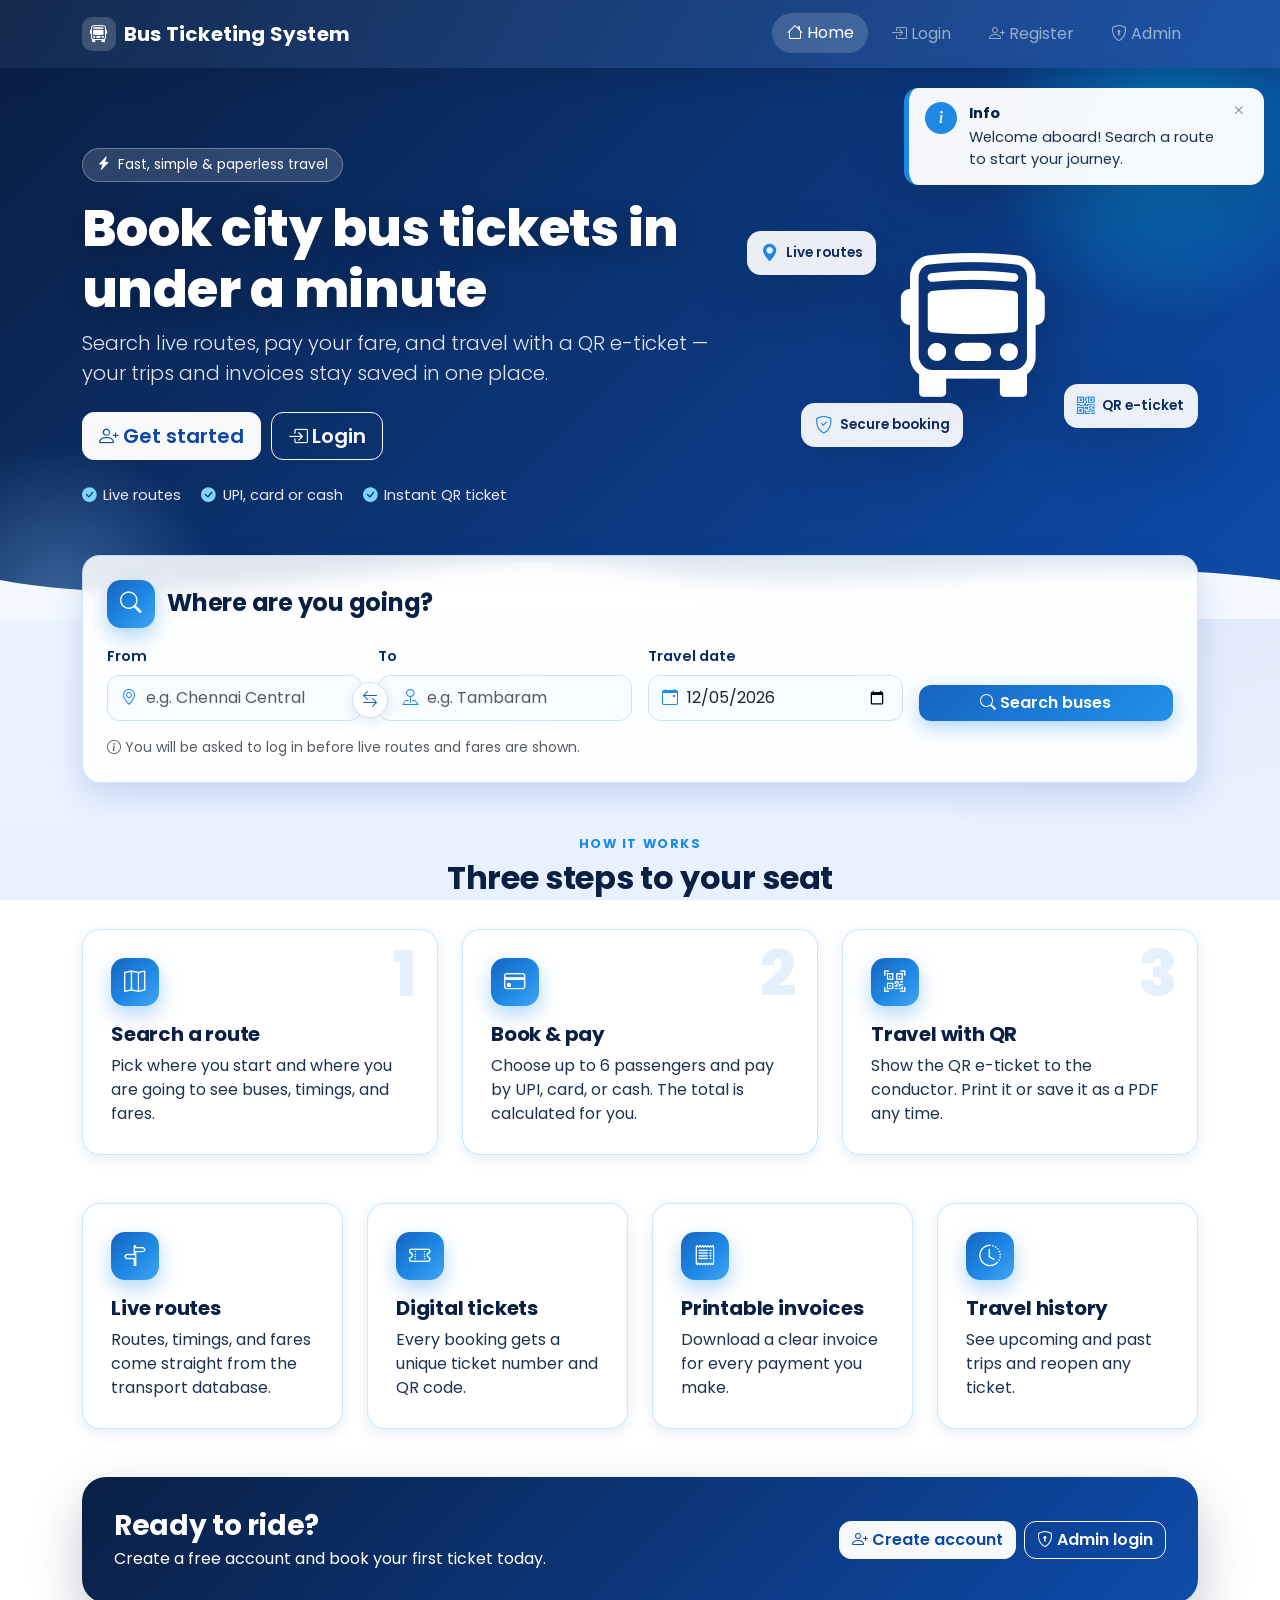
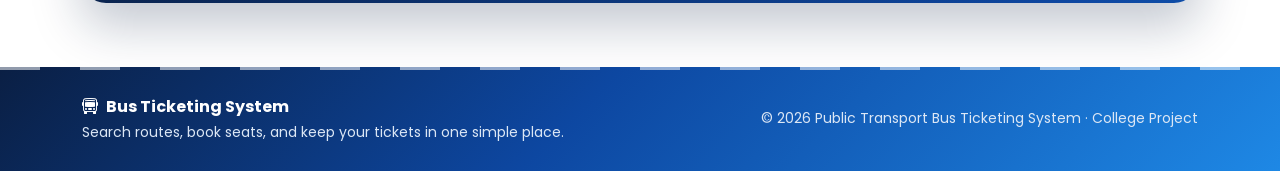
==== commit d3b3d804: "Redesign page content, fix broken flows, and make UI responsive Frontend: - Consistent responsive na" ====
--- a/frontend/index.html
+++ b/frontend/index.html
@@ -3,17 +3,28 @@
 <head>
     <meta charset="UTF-8">
     <meta name="viewport" content="width=device-width, initial-scale=1">
-    <title>Public Transport Bus Ticketing System</title>
+    <title>Home - Bus Ticketing System</title>
     <link href="https://cdn.jsdelivr.net/npm/bootstrap@5.3.3/dist/css/bootstrap.min.css" rel="stylesheet">
-    <link href="https://cdn.jsdelivr.net/npm/bootstrap-icons@1.11.3/font/bootstrap-icons.min.css" rel="stylesheet"><link rel="preconnect" href="https://fonts.googleapis.com"><link href="https://fonts.googleapis.com/css2?family=Poppins:wght@400;500;600;700;800&display=swap" rel="stylesheet"><link rel="stylesheet" href="css/style.css">
+    <link href="https://cdn.jsdelivr.net/npm/bootstrap-icons@1.11.3/font/bootstrap-icons.min.css" rel="stylesheet">
+    <link rel="preconnect" href="https://fonts.googleapis.com">
+    <link href="https://fonts.googleapis.com/css2?family=Poppins:wght@400;500;600;700;800&display=swap" rel="stylesheet">
+    <link rel="stylesheet" href="css/style.css?v=4">
 </head>
 <body data-welcome="Welcome aboard! Search a route to start your journey.">
     <nav class="navbar navbar-expand-lg navbar-dark bg-primary">
         <div class="container">
             <a class="navbar-brand" href="index.html">Bus Ticketing System</a>
-            <button class="navbar-toggler" data-bs-toggle="collapse" data-bs-target="#mainNav" aria-label="Toggle navigation"><span class="navbar-toggler-icon"></span></button>
+            <button class="navbar-toggler" type="button" data-bs-toggle="collapse" data-bs-target="#mainNav" aria-controls="mainNav" aria-expanded="false" aria-label="Toggle navigation"><span class="navbar-toggler-icon"></span></button>
             <div class="collapse navbar-collapse" id="mainNav">
-                <ul class="navbar-nav ms-auto"><li class="nav-item"><a class="nav-link active" href="index.html">Home</a></li><li class="nav-item"><a class="nav-link" href="route-search.html">Routes</a></li><li class="nav-item"><a class="nav-link" href="login.html">Login</a></li><li class="nav-item"><a class="nav-link" href="register.html">Register</a></li></ul>
+                <ul class="navbar-nav ms-auto align-items-lg-center gap-lg-1">
+                <li class="nav-item"><a class="nav-link active" href="index.html" aria-current="page"><i class="bi bi-house me-1"></i>Home</a></li>
+                <li class="nav-item" data-guest-only><a class="nav-link" href="login.html"><i class="bi bi-box-arrow-in-right me-1"></i>Login</a></li>
+                <li class="nav-item" data-guest-only><a class="nav-link" href="register.html"><i class="bi bi-person-plus me-1"></i>Register</a></li>
+                <li class="nav-item" data-guest-only><a class="nav-link" href="admin-login.html"><i class="bi bi-shield-lock me-1"></i>Admin</a></li>
+                <li class="nav-item d-none" data-user-only><a class="nav-link" href="user-dashboard.html"><i class="bi bi-speedometer2 me-1"></i>My Dashboard</a></li>
+                <li class="nav-item d-none" data-admin-only><a class="nav-link" href="admin-dashboard.html"><i class="bi bi-speedometer2 me-1"></i>Admin Dashboard</a></li>
+                <li class="nav-item d-none" data-logged-in-only><a class="nav-link" href="logout"><i class="bi bi-box-arrow-right me-1"></i>Logout</a></li>
+                </ul>
             </div>
         </div>
     </nav>
@@ -21,38 +32,127 @@
     <main>
         <section class="hero-section">
             <span class="hero-orb orb-1"></span><span class="hero-orb orb-2"></span>
-            <div class="container"><div class="row align-items-center"><div class="col-lg-7">
-                <span class="hero-badge"><i class="bi bi-lightning-charge-fill"></i> Fast, simple &amp; paperless travel</span>
-                <h1>Public Transport Bus Ticketing System</h1>
-                <p class="lead">Search bus routes, reserve seats, and keep your ticket details in one simple place.</p>
-                <a class="btn btn-light btn-lg me-2 mb-2" href="login.html"><i class="bi bi-box-arrow-in-right me-1"></i>Login</a><a class="btn btn-outline-light btn-lg mb-2" href="register.html"><i class="bi bi-person-plus me-1"></i>Create account</a>
+            <div class="container">
+                <div class="row align-items-center g-4">
+                    <div class="col-lg-7">
+                        <div id="pageMessages"></div>
+                        <span class="hero-badge"><i class="bi bi-lightning-charge-fill"></i> Fast, simple &amp; paperless travel</span>
+                        <h1>Book city bus tickets in under a minute</h1>
+                        <p class="lead">Search live routes, pay your fare, and travel with a QR e-ticket &mdash; your trips and invoices stay saved in one place.</p>
+                        <div class="hero-actions" data-guest-only>
+                            <a class="btn btn-light btn-lg" href="register.html"><i class="bi bi-person-plus me-1"></i>Get started</a>
+                            <a class="btn btn-outline-light btn-lg" href="login.html"><i class="bi bi-box-arrow-in-right me-1"></i>Login</a>
+                        </div>
+                        <div class="hero-actions d-none" data-user-only>
+                            <a class="btn btn-light btn-lg" href="route-search.html"><i class="bi bi-search me-1"></i>Search routes</a>
+                            <a class="btn btn-outline-light btn-lg" href="user-dashboard.html"><i class="bi bi-speedometer2 me-1"></i>My dashboard</a>
+                        </div>
+                        <div class="hero-actions d-none" data-admin-only>
+                            <a class="btn btn-light btn-lg" href="admin-dashboard.html"><i class="bi bi-speedometer2 me-1"></i>Admin dashboard</a>
+                        </div>
+                        <ul class="hero-points">
+                            <li><i class="bi bi-check-circle-fill"></i>Live routes</li>
+                            <li><i class="bi bi-check-circle-fill"></i>UPI, card or cash</li>
+                            <li><i class="bi bi-check-circle-fill"></i>Instant QR ticket</li>
+                        </ul>
+                    </div>
+                    <div class="col-lg-5">
+                        <div class="hero-illustration" aria-hidden="true">
+                            <i class="bi bi-bus-front hero-bus"></i>
+                            <span class="hero-chip chip-1"><i class="bi bi-geo-alt-fill"></i>Live routes</span>
+                            <span class="hero-chip chip-2"><i class="bi bi-qr-code"></i>QR e-ticket</span>
+                            <span class="hero-chip chip-3"><i class="bi bi-shield-check"></i>Secure booking</span>
+                        </div>
+                    </div>
+                </div>
             </div>
-            <div class="col-lg-5">
-                <div class="hero-illustration" aria-hidden="true">
-                    <i class="bi bi-bus-front hero-bus"></i>
-                    <span class="hero-chip chip-1"><i class="bi bi-geo-alt-fill"></i>Live routes</span>
-                    <span class="hero-chip chip-2"><i class="bi bi-qr-code"></i>QR e-ticket</span>
-                    <span class="hero-chip chip-3"><i class="bi bi-shield-check"></i>Secure booking</span>
-                </div>
-            </div></div></div>
             <div class="hero-wave" aria-hidden="true"><svg viewBox="0 0 1440 80" preserveAspectRatio="none"><path fill="#f4f8ff" d="M0,40 C240,80 480,0 720,30 C960,60 1200,10 1440,40 L1440,80 L0,80 Z"></path></svg></div>
         </section>
 
-        <section class="container"><div class="card search-panel"><div class="card-body p-4">
-            <h2 class="h4 page-title"><span class="title-icon"><i class="bi bi-search"></i></span>Search for a bus route</h2>
-            <!-- Sample search controls - results will be supplied by the backend later. -->
-            <form id="searchForm" class="row g-3 align-items-end">
-                <div class="col-md-3"><label class="form-label" for="source">Source</label><select id="source" class="form-select" required><option value="">Choose source</option><option>Chennai Central</option><option>Koyambedu</option><option>Adyar</option><option>Velachery</option></select></div>
-                <div class="col-md-3"><label class="form-label" for="destination">Destination</label><select id="destination" class="form-select" required><option value="">Choose destination</option><option>Tambaram</option><option>Guindy</option><option>Anna Nagar</option><option>T Nagar</option></select></div>
-                <div class="col-md-3"><label class="form-label" for="travelDate">Travel date</label><input id="travelDate" type="date" class="form-control" required></div>
-                <div class="col-md-3"><button class="btn btn-primary w-100" type="submit"><i class="bi bi-search me-1"></i>Search routes</button></div>
-            </form>
-            <div id="searchMessage" class="alert alert-info mt-3 mb-0 d-none">Sample search submitted. Route results will be connected to the backend later.</div>
-        </div></div></section>
+        <section class="container">
+            <div class="card search-panel">
+                <div class="card-body p-3 p-md-4">
+                    <h2 class="h4 page-title mb-3"><span class="title-icon"><i class="bi bi-search"></i></span>Where are you going?</h2>
+                    <!-- Opens the route search page with these values. Login is required to view live routes. -->
+                    <form id="searchForm" class="row g-3 align-items-end" action="route-search.html" method="get">
+                        <div class="col-md-6 col-lg-3">
+                            <label class="form-label" for="source">From</label>
+                            <div class="input-icon"><i class="bi bi-geo-alt"></i><input id="source" name="source" class="form-control" list="placeList" placeholder="e.g. Chennai Central" required></div>
+                        </div>
+                        <div class="col-md-6 col-lg-3 swap-col">
+                            <button id="homeSwap" class="swap-btn" type="button" aria-label="Swap from and to"><i class="bi bi-arrow-left-right"></i></button>
+                            <label class="form-label" for="destination">To</label>
+                            <div class="input-icon"><i class="bi bi-pin-map"></i><input id="destination" name="destination" class="form-control" list="placeList" placeholder="e.g. Tambaram" required></div>
+                        </div>
+                        <div class="col-md-6 col-lg-3">
+                            <label class="form-label" for="travelDate">Travel date</label>
+                            <div class="input-icon"><i class="bi bi-calendar-event"></i><input id="travelDate" name="date" type="date" class="form-control" required></div>
+                        </div>
+                        <div class="col-md-6 col-lg-3">
+                            <button class="btn btn-primary w-100 btn-search" type="submit"><i class="bi bi-search me-1"></i>Search buses</button>
+                        </div>
+                        <datalist id="placeList">
+                            <option value="Chennai Central"></option><option value="Tambaram"></option>
+                            <option value="Koyambedu"></option><option value="Guindy"></option>
+                            <option value="Adyar"></option><option value="Anna Nagar"></option>
+                            <option value="Velachery"></option><option value="T Nagar"></option>
+                        </datalist>
+                    </form>
+                    <p class="small text-muted mt-3 mb-0"><i class="bi bi-info-circle me-1"></i>You will be asked to log in before live routes and fares are shown.</p>
+                </div>
+            </div>
+        </section>
 
-        <section class="container py-5"><div class="row g-4"><div class="col-md-4"><div class="feature-tile"><span class="card-icon"><i class="bi bi-ticket-perforated"></i></span><h2 class="h4">Simple booking</h2><p class="mb-0">Find a route and review the fare before confirming a simulated booking.</p></div></div><div class="col-md-4"><div class="feature-tile"><span class="card-icon"><i class="bi bi-qr-code-scan"></i></span><h2 class="h4">Digital ticket</h2><p class="mb-0">View a sample ticket with booking information and a placeholder for future QR integration.</p></div></div><div class="col-md-4"><div class="feature-tile"><span class="card-icon"><i class="bi bi-clock-history"></i></span><h2 class="h4">Travel history</h2><p class="mb-0">Keep previous journeys and invoice details organized in the user dashboard.</p></div></div></div></section>
+        <section class="container py-5">
+            <div class="section-heading text-center">
+                <span class="section-kicker">How it works</span>
+                <h2>Three steps to your seat</h2>
+            </div>
+            <div class="row g-4 steps">
+                <div class="col-md-4"><div class="feature-tile step-tile"><span class="step-number">1</span><span class="card-icon"><i class="bi bi-map"></i></span><h3 class="h5">Search a route</h3><p class="mb-0">Pick where you start and where you are going to see buses, timings, and fares.</p></div></div>
+                <div class="col-md-4"><div class="feature-tile step-tile"><span class="step-number">2</span><span class="card-icon"><i class="bi bi-credit-card"></i></span><h3 class="h5">Book &amp; pay</h3><p class="mb-0">Choose up to 6 passengers and pay by UPI, card, or cash. The total is calculated for you.</p></div></div>
+                <div class="col-md-4"><div class="feature-tile step-tile"><span class="step-number">3</span><span class="card-icon"><i class="bi bi-qr-code-scan"></i></span><h3 class="h5">Travel with QR</h3><p class="mb-0">Show the QR e-ticket to the conductor. Print it or save it as a PDF any time.</p></div></div>
+            </div>
+        </section>
+
+        <section class="container pb-5">
+            <div class="row g-4">
+                <div class="col-sm-6 col-lg-3"><div class="feature-tile"><span class="card-icon"><i class="bi bi-signpost-split"></i></span><h3 class="h5">Live routes</h3><p class="mb-0">Routes, timings, and fares come straight from the transport database.</p></div></div>
+                <div class="col-sm-6 col-lg-3"><div class="feature-tile"><span class="card-icon"><i class="bi bi-ticket-perforated"></i></span><h3 class="h5">Digital tickets</h3><p class="mb-0">Every booking gets a unique ticket number and QR code.</p></div></div>
+                <div class="col-sm-6 col-lg-3"><div class="feature-tile"><span class="card-icon"><i class="bi bi-receipt"></i></span><h3 class="h5">Printable invoices</h3><p class="mb-0">Download a clear invoice for every payment you make.</p></div></div>
+                <div class="col-sm-6 col-lg-3"><div class="feature-tile"><span class="card-icon"><i class="bi bi-clock-history"></i></span><h3 class="h5">Travel history</h3><p class="mb-0">See upcoming and past trips and reopen any ticket.</p></div></div>
+            </div>
+        </section>
+
+        <section class="container" data-guest-only>
+            <div class="cta-band">
+                <div>
+                    <h2 class="h3 mb-1">Ready to ride?</h2>
+                    <p class="mb-0">Create a free account and book your first ticket today.</p>
+                </div>
+                <div class="d-flex flex-wrap gap-2">
+                    <a class="btn btn-light" href="register.html"><i class="bi bi-person-plus me-1"></i>Create account</a>
+                    <a class="btn btn-outline-light" href="admin-login.html"><i class="bi bi-shield-lock me-1"></i>Admin login</a>
+                </div>
+            </div>
+        </section>
     </main>
-    <footer><div class="container text-center"><p class="mb-0">&copy; 2026 Public Transport Bus Ticketing System - College Project</p></div></footer>
-    <script src="https://cdn.jsdelivr.net/npm/bootstrap@5.3.3/dist/js/bootstrap.bundle.min.js"></script><script src="js/script.js"></script><script src="js/ui-effects.js"></script>
+
+    <footer>
+        <div class="container">
+            <div class="row g-3 align-items-center">
+                <div class="col-md-6 text-center text-md-start">
+                    <strong class="footer-brand"><i class="bi bi-bus-front me-2"></i>Bus Ticketing System</strong>
+                    <p class="mb-0 small">Search routes, book seats, and keep your tickets in one simple place.</p>
+                </div>
+                <div class="col-md-6 text-center text-md-end small">
+                    &copy; 2026 Public Transport Bus Ticketing System &middot; College Project
+                </div>
+            </div>
+        </div>
+    </footer>
+    <script src="https://cdn.jsdelivr.net/npm/bootstrap@5.3.3/dist/js/bootstrap.bundle.min.js"></script>
+    <script src="js/script.js?v=4"></script>
+    <script src="js/ui-effects.js?v=4"></script>
 </body>
 </html>
--- a/frontend/css/style.css
+++ b/frontend/css/style.css
@@ -506,7 +506,8 @@
     color: var(--bus-blue);
 }
 
-.stat-card .display-6 {
+.stat-card .display-6,
+.stat-card .stat-value {
     background: var(--grad-main);
     -webkit-background-clip: text;
     background-clip: text;
@@ -989,6 +990,852 @@
     color: white;
 }
 
+/* ---------- Page layout (headings, actions) ---------- */
+.page-heading {
+    align-items: center;
+    display: flex;
+    flex-wrap: wrap;
+    gap: 1rem;
+    justify-content: space-between;
+    margin-bottom: 1.75rem;
+}
+
+.page-subtitle {
+    color: #5a6f8f;
+    margin-top: 0.2rem;
+}
+
+.page-actions {
+    display: flex;
+    flex-wrap: wrap;
+    gap: 0.5rem;
+}
+
+.min-w-0 {
+    min-width: 0;
+}
+
+/* ---------- Navbar extras ---------- */
+.brand-tag {
+    background: rgba(255, 255, 255, 0.2);
+    border-radius: 999px;
+    font-size: 0.7rem;
+    font-weight: 600;
+    letter-spacing: 0.05em;
+    padding: 0.15rem 0.55rem;
+    text-transform: uppercase;
+}
+
+.nav-user {
+    align-items: center;
+    background: rgba(255, 255, 255, 0.14);
+    border-radius: 999px;
+    color: #fff;
+    display: inline-flex;
+    font-size: 0.9rem;
+    gap: 0.4rem;
+    margin: 0 0.35rem;
+    max-width: 220px;
+    overflow: hidden;
+    padding: 0.35rem 0.85rem;
+    text-overflow: ellipsis;
+    white-space: nowrap;
+}
+
+@media (max-width: 991.98px) {
+    .navbar-collapse {
+        background: rgba(10, 31, 68, 0.35);
+        border-radius: 16px;
+        margin-top: 0.75rem;
+        padding: 0.5rem;
+    }
+
+    .navbar .nav-link {
+        margin: 0.15rem 0;
+    }
+
+    .nav-user {
+        margin: 0.5rem 0;
+    }
+
+    .navbar .nav-logout {
+        margin: 0.25rem 0 0.35rem;
+        width: 100%;
+    }
+}
+
+/* ---------- Hero extras ---------- */
+.hero-actions {
+    display: flex;
+    flex-wrap: wrap;
+    gap: 0.6rem;
+    margin-top: 1.5rem;
+}
+
+.hero-actions.d-none {
+    display: none !important;
+}
+
+.hero-points {
+    display: flex;
+    flex-wrap: wrap;
+    gap: 0.5rem 1.25rem;
+    list-style: none;
+    margin: 1.5rem 0 0;
+    padding: 0;
+}
+
+.hero-points li {
+    align-items: center;
+    color: rgba(255, 255, 255, 0.9);
+    display: inline-flex;
+    font-size: 0.92rem;
+    gap: 0.4rem;
+}
+
+.hero-points i {
+    color: #7fd4ff;
+}
+
+/* ---------- Search inputs ---------- */
+.input-icon {
+    position: relative;
+}
+
+.input-icon > i {
+    color: var(--blue-500);
+    left: 0.9rem;
+    pointer-events: none;
+    position: absolute;
+    top: 50%;
+    transform: translateY(-50%);
+    z-index: 2;
+}
+
+.input-icon > .form-control,
+.input-icon > .form-select {
+    padding-left: 2.4rem;
+}
+
+.swap-col {
+    position: relative;
+}
+
+.swap-btn {
+    align-items: center;
+    background: #fff;
+    border: 1.5px solid #cfe0f5;
+    border-radius: 50%;
+    box-shadow: var(--shadow-sm);
+    color: var(--blue-600);
+    display: flex;
+    height: 36px;
+    justify-content: center;
+    left: -18px;
+    position: absolute;
+    top: 38px;
+    transition: transform 0.35s ease, background 0.25s ease, color 0.25s ease;
+    width: 36px;
+    z-index: 3;
+}
+
+.swap-btn:hover {
+    background: var(--blue-600);
+    color: #fff;
+    transform: rotate(180deg);
+}
+
+@media (min-width: 768px) {
+    .swap-col .form-select {
+        padding-left: 1.6rem;
+    }
+
+    .swap-col .input-icon > i {
+        left: 1.5rem;
+    }
+
+    .swap-col .input-icon > .form-control {
+        padding-left: 3rem;
+    }
+}
+
+@media (max-width: 767.98px) {
+    .swap-btn {
+        left: auto;
+        right: 12px;
+        top: -8px;
+        transform: rotate(90deg);
+    }
+
+    .swap-btn:hover {
+        transform: rotate(270deg);
+    }
+}
+
+.filter-box {
+    max-width: 280px;
+    width: 100%;
+}
+
+.results-header {
+    align-items: center;
+    display: flex;
+    flex-wrap: wrap;
+    gap: 0.75rem;
+    justify-content: space-between;
+    margin-bottom: 0.9rem;
+}
+
+.route-badge {
+    background: var(--grad-button);
+    border-radius: 8px;
+    color: #fff;
+    display: inline-block;
+    font-size: 0.8rem;
+    font-weight: 700;
+    letter-spacing: 0.03em;
+    padding: 0.2rem 0.55rem;
+    white-space: nowrap;
+}
+
+/* ---------- Home sections ---------- */
+.section-heading {
+    margin-bottom: 2rem;
+}
+
+.section-kicker {
+    color: var(--blue-500);
+    display: inline-block;
+    font-size: 0.8rem;
+    font-weight: 700;
+    letter-spacing: 0.12em;
+    margin-bottom: 0.35rem;
+    text-transform: uppercase;
+}
+
+.step-tile {
+    position: relative;
+}
+
+.step-number {
+    color: rgba(30, 136, 229, 0.12);
+    font-size: 4rem;
+    font-weight: 800;
+    line-height: 1;
+    position: absolute;
+    right: 1.25rem;
+    top: 0.75rem;
+}
+
+.cta-band {
+    align-items: center;
+    background: var(--grad-main);
+    background-size: 200% 200%;
+    animation: gradientShift 14s ease infinite;
+    border-radius: 24px;
+    box-shadow: var(--shadow-lg);
+    color: #fff;
+    display: flex;
+    flex-wrap: wrap;
+    gap: 1.25rem;
+    justify-content: space-between;
+    padding: 2rem;
+}
+
+.cta-band h2 {
+    color: #fff;
+}
+
+.cta-band.d-none {
+    display: none !important;
+}
+
+/* ---------- Stat cards ---------- */
+.stat-card .card-body {
+    align-items: center;
+    display: flex;
+    gap: 1rem;
+}
+
+.stat-label {
+    color: #5a6f8f;
+    font-size: 0.85rem;
+    font-weight: 500;
+}
+
+.stat-value {
+    font-size: clamp(1.4rem, 3vw, 2rem);
+    font-weight: 800;
+    line-height: 1.1;
+}
+
+.stat-sub {
+    color: #5a6f8f;
+    font-size: 0.8rem;
+}
+
+@media (max-width: 575.98px) {
+    .stat-card .card-body {
+        align-items: flex-start;
+        flex-direction: column;
+        gap: 0.6rem;
+        padding: 1rem;
+    }
+
+    .stat-card .card-icon {
+        font-size: 1.1rem;
+        height: 40px;
+        width: 40px;
+    }
+}
+
+/* ---------- Dashboard trips ---------- */
+.trip-list {
+    list-style: none;
+    margin: 0;
+    padding: 0;
+}
+
+.trip-item {
+    align-items: center;
+    border-bottom: 1px dashed #d4e3f6;
+    display: flex;
+    gap: 0.9rem;
+    padding: 0.85rem 0;
+}
+
+.trip-item:last-child {
+    border-bottom: 0;
+}
+
+.trip-icon {
+    align-items: center;
+    background: var(--blue-50);
+    border-radius: 12px;
+    color: var(--blue-600);
+    display: flex;
+    flex-shrink: 0;
+    height: 42px;
+    justify-content: center;
+    width: 42px;
+}
+
+.trip-empty {
+    color: #5a6f8f;
+    padding: 1.5rem 0;
+    text-align: center;
+}
+
+.next-trip-card {
+    background: var(--grad-main);
+    background-size: 200% 200%;
+    animation: gradientShift 14s ease infinite;
+    border-radius: var(--radius);
+    box-shadow: var(--shadow-lg);
+    color: #fff;
+    overflow: hidden;
+    padding: 1.5rem;
+    position: relative;
+}
+
+.next-trip-card::after {
+    background: radial-gradient(circle, rgba(255, 255, 255, 0.18), transparent 70%);
+    border-radius: 50%;
+    bottom: -60px;
+    content: "";
+    height: 180px;
+    pointer-events: none;
+    position: absolute;
+    right: -50px;
+    width: 180px;
+}
+
+.next-trip-label {
+    font-size: 0.8rem;
+    font-weight: 600;
+    letter-spacing: 0.08em;
+    margin-bottom: 0.5rem;
+    opacity: 0.85;
+    text-transform: uppercase;
+}
+
+.next-trip-route {
+    font-size: 1.25rem;
+    font-weight: 700;
+}
+
+.next-trip-card .text-muted {
+    color: rgba(255, 255, 255, 0.8) !important;
+}
+
+.quick-links i {
+    color: var(--blue-500);
+}
+
+.quick-links .text-danger i {
+    color: inherit;
+}
+
+/* ---------- Booking ---------- */
+.empty-state {
+    background: rgba(255, 255, 255, 0.9);
+    border: 1px dashed var(--blue-300);
+    border-radius: var(--radius);
+    box-shadow: var(--shadow-sm);
+    padding: 3rem 1.5rem;
+    text-align: center;
+}
+
+.empty-state .card-icon {
+    margin: 0 auto;
+}
+
+.route-summary {
+    position: sticky;
+    top: 6rem;
+}
+
+@media (max-width: 991.98px) {
+    .route-summary {
+        position: static;
+    }
+}
+
+.route-timeline {
+    margin: 0.5rem 0 1.25rem;
+}
+
+.route-timeline .stop {
+    align-items: center;
+    display: grid;
+    gap: 0.75rem;
+    grid-template-columns: 56px 16px 1fr;
+}
+
+.stop-time {
+    color: var(--blue-700);
+    font-weight: 700;
+}
+
+.stop-dot {
+    background: #fff;
+    border: 4px solid var(--blue-500);
+    border-radius: 50%;
+    height: 16px;
+    width: 16px;
+}
+
+.stop-dot.end {
+    background: var(--blue-500);
+}
+
+.stop-name {
+    color: var(--blue-900);
+    font-weight: 600;
+}
+
+.stop-line {
+    border-left: 3px dashed var(--blue-200);
+    color: #5a6f8f;
+    font-size: 0.8rem;
+    margin: 0.2rem 0 0.2rem calc(56px + 0.75rem + 6px);
+    padding: 0.6rem 0 0.6rem 1.4rem;
+}
+
+.fare-breakdown {
+    background: var(--blue-50);
+    border-radius: 14px;
+    padding: 0.9rem 1.1rem;
+}
+
+.fare-breakdown > div {
+    display: flex;
+    justify-content: space-between;
+    padding: 0.3rem 0;
+}
+
+.fare-breakdown span {
+    color: #5a6f8f;
+}
+
+.fare-breakdown .fare-total {
+    border-top: 1px dashed #c4d8f2;
+    margin-top: 0.4rem;
+    padding-top: 0.7rem;
+}
+
+.fare-breakdown .fare-total span {
+    color: var(--blue-900);
+    font-weight: 700;
+}
+
+.qty-group .form-control {
+    font-weight: 700;
+}
+
+.qty-group .btn {
+    border-width: 1.5px;
+    transform: none !important;
+}
+
+.payment-options {
+    display: grid;
+    gap: 0.75rem;
+    grid-template-columns: repeat(3, 1fr);
+}
+
+.payment-option {
+    cursor: pointer;
+    margin: 0;
+}
+
+.payment-option input {
+    opacity: 0;
+    position: absolute;
+}
+
+.payment-option span {
+    align-items: center;
+    background: rgba(248, 251, 255, 0.95);
+    border: 1.5px solid #cfe0f5;
+    border-radius: 14px;
+    display: flex;
+    flex-direction: column;
+    font-weight: 600;
+    gap: 0.25rem;
+    padding: 0.8rem 0.5rem;
+    transition: border-color 0.25s ease, box-shadow 0.25s ease, transform 0.2s ease, background 0.25s ease;
+}
+
+.payment-option span i {
+    color: var(--blue-500);
+    font-size: 1.4rem;
+}
+
+.payment-option:hover span {
+    border-color: var(--blue-300);
+    transform: translateY(-2px);
+}
+
+.payment-option input:checked + span {
+    background: var(--blue-50);
+    border-color: var(--blue-500);
+    box-shadow: 0 0 0 0.2rem rgba(30, 136, 229, 0.2);
+    color: var(--blue-700);
+}
+
+.payment-option input:focus-visible + span {
+    outline: 2px solid var(--blue-500);
+    outline-offset: 2px;
+}
+
+/* ---------- Ticket ---------- */
+.ticket-card {
+    border-top: 0;
+}
+
+.ticket-head {
+    align-items: center;
+    background: var(--grad-main);
+    color: #fff;
+    display: flex;
+    flex-wrap: wrap;
+    gap: 0.75rem;
+    justify-content: space-between;
+    padding: 1rem 1.5rem;
+}
+
+.ticket-brand {
+    display: block;
+    font-weight: 700;
+}
+
+.ticket-no {
+    font-size: 0.85rem;
+    opacity: 0.9;
+}
+
+.ticket-journey {
+    align-items: center;
+    border-bottom: 2px dashed #d4e3f6;
+    display: flex;
+    gap: 1rem;
+    justify-content: space-between;
+    margin-bottom: 1.25rem;
+    padding-bottom: 1.25rem;
+}
+
+.ticket-journey > i {
+    color: var(--blue-500);
+    font-size: 1.8rem;
+}
+
+.ticket-journey strong {
+    color: var(--blue-900);
+    display: block;
+    font-size: clamp(1.1rem, 2.5vw, 1.5rem);
+    line-height: 1.2;
+}
+
+.ticket-journey .label,
+.ticket-details dt,
+.info-box .label,
+.invoice-meta .label {
+    color: #6b7f9e;
+    display: block;
+    font-size: 0.75rem;
+    font-weight: 600;
+    letter-spacing: 0.06em;
+    text-transform: uppercase;
+}
+
+.ticket-journey .time {
+    color: var(--blue-600);
+    font-weight: 600;
+}
+
+.ticket-details {
+    display: grid;
+    gap: 1rem 1.5rem;
+    grid-template-columns: repeat(3, 1fr);
+    margin: 0;
+}
+
+.ticket-details dd {
+    color: var(--blue-900);
+    font-weight: 600;
+    margin: 0.15rem 0 0;
+    word-break: break-word;
+}
+
+.ticket-qr {
+    border-left: 2px dashed #d4e3f6;
+}
+
+@media (max-width: 767.98px) {
+    .ticket-details {
+        grid-template-columns: repeat(2, 1fr);
+    }
+
+    .ticket-qr {
+        border-left: 0;
+        border-top: 2px dashed #d4e3f6;
+        padding-top: 1.5rem;
+    }
+}
+
+/* ---------- Invoice ---------- */
+.invoice-top {
+    align-items: flex-start;
+    border-bottom: 2px solid var(--blue-50);
+    display: flex;
+    flex-wrap: wrap;
+    gap: 1rem;
+    justify-content: space-between;
+    padding-bottom: 1.25rem;
+}
+
+.invoice-meta {
+    text-align: right;
+}
+
+.invoice-meta strong,
+.invoice-meta span {
+    display: block;
+}
+
+.info-box {
+    background: var(--blue-50);
+    border-radius: 14px;
+    height: 100%;
+    padding: 0.9rem 1.1rem;
+}
+
+.info-box strong {
+    color: var(--blue-900);
+}
+
+.invoice-table {
+    box-shadow: none;
+}
+
+.invoice-table th {
+    color: #5a6f8f;
+    font-weight: 500;
+    width: 45%;
+}
+
+.invoice-table td {
+    color: var(--blue-900);
+    font-weight: 600;
+}
+
+.invoice-total {
+    align-items: center;
+    background: var(--grad-main);
+    border-radius: 14px;
+    color: #fff;
+    display: flex;
+    justify-content: space-between;
+    margin-top: 1.25rem;
+    padding: 1rem 1.25rem;
+}
+
+.invoice-total strong {
+    font-size: 1.4rem;
+}
+
+@media (max-width: 575.98px) {
+    .invoice-meta {
+        text-align: left;
+    }
+}
+
+/* ---------- Tables that stack into cards on phones ---------- */
+@media (max-width: 767.98px) {
+    .table-responsive:has(.table-stack) {
+        background: transparent;
+        border: 0;
+        box-shadow: none;
+        padding: 0;
+    }
+
+    .table-stack thead {
+        display: none;
+    }
+
+    .table-stack,
+    .table-stack tbody,
+    .table-stack tr,
+    .table-stack td {
+        display: block;
+        width: 100%;
+    }
+
+    .table-stack tr {
+        background: rgba(255, 255, 255, 0.95);
+        border: 1px solid rgba(144, 202, 249, 0.5);
+        border-radius: 16px;
+        box-shadow: var(--shadow-sm);
+        margin-bottom: 0.85rem;
+        overflow: hidden;
+        padding: 0.4rem 0.9rem;
+    }
+
+    .table-stack td {
+        align-items: center;
+        border: 0;
+        border-bottom: 1px dashed #e0eaf7;
+        display: flex;
+        gap: 1rem;
+        justify-content: space-between;
+        padding: 0.55rem 0;
+        text-align: right;
+    }
+
+    .table-stack td:last-child {
+        border-bottom: 0;
+    }
+
+    .table-stack td::before {
+        color: #6b7f9e;
+        content: attr(data-label);
+        flex-shrink: 0;
+        font-size: 0.78rem;
+        font-weight: 600;
+        letter-spacing: 0.04em;
+        text-align: left;
+        text-transform: uppercase;
+    }
+
+    .table-stack td[colspan] {
+        justify-content: center;
+        text-align: center;
+    }
+
+    .table-stack td[colspan]::before {
+        display: none;
+    }
+
+    .table-stack > :not(caption) > * > * {
+        background-color: transparent;
+        box-shadow: none;
+    }
+}
+
+/* ---------- Auth pages ---------- */
+.auth-page main {
+    align-items: center;
+    display: flex;
+}
+
+.auth-page main > .row {
+    flex: 1;
+}
+
+.input-group-text {
+    background: var(--blue-50);
+    border: 1.5px solid #cfe0f5;
+    border-radius: 12px;
+    color: var(--blue-600);
+}
+
+.input-group .btn-outline-secondary {
+    border: 1.5px solid #cfe0f5;
+    color: var(--blue-600);
+    transform: none !important;
+}
+
+.input-group .form-control:focus {
+    transform: none;
+}
+
+h2 .badge,
+.h5 .badge {
+    font-size: 0.7rem;
+    vertical-align: middle;
+}
+
+/* ---------- Footer extras ---------- */
+.footer-brand {
+    color: #fff;
+    display: block;
+    margin-bottom: 0.2rem;
+}
+
+/* ---------- Small screens ---------- */
+@media (max-width: 575.98px) {
+    .hero-section {
+        padding: 3rem 0 5.5rem;
+    }
+
+    .hero-actions .btn {
+        flex: 1 1 100%;
+    }
+
+    .page-heading .page-actions,
+    .page-heading .page-actions .btn {
+        width: 100%;
+    }
+
+    .cta-band {
+        padding: 1.5rem;
+    }
+
+    .toast-stack {
+        bottom: 1rem;
+        left: 1rem;
+        right: 1rem;
+        top: auto;
+        width: auto;
+    }
+
+    .back-to-top {
+        bottom: 1rem;
+        right: 1rem;
+    }
+}
+
 /* ---------- Keyframes ---------- */
 @keyframes floatY {
     0%, 100% { transform: translateY(0); }
@@ -1122,4 +1969,10 @@
     .ticket-card::after {
         display: none;
     }
-}
+
+    .ticket-head,
+    .invoice-total {
+        -webkit-print-color-adjust: exact;
+        print-color-adjust: exact;
+    }
+}
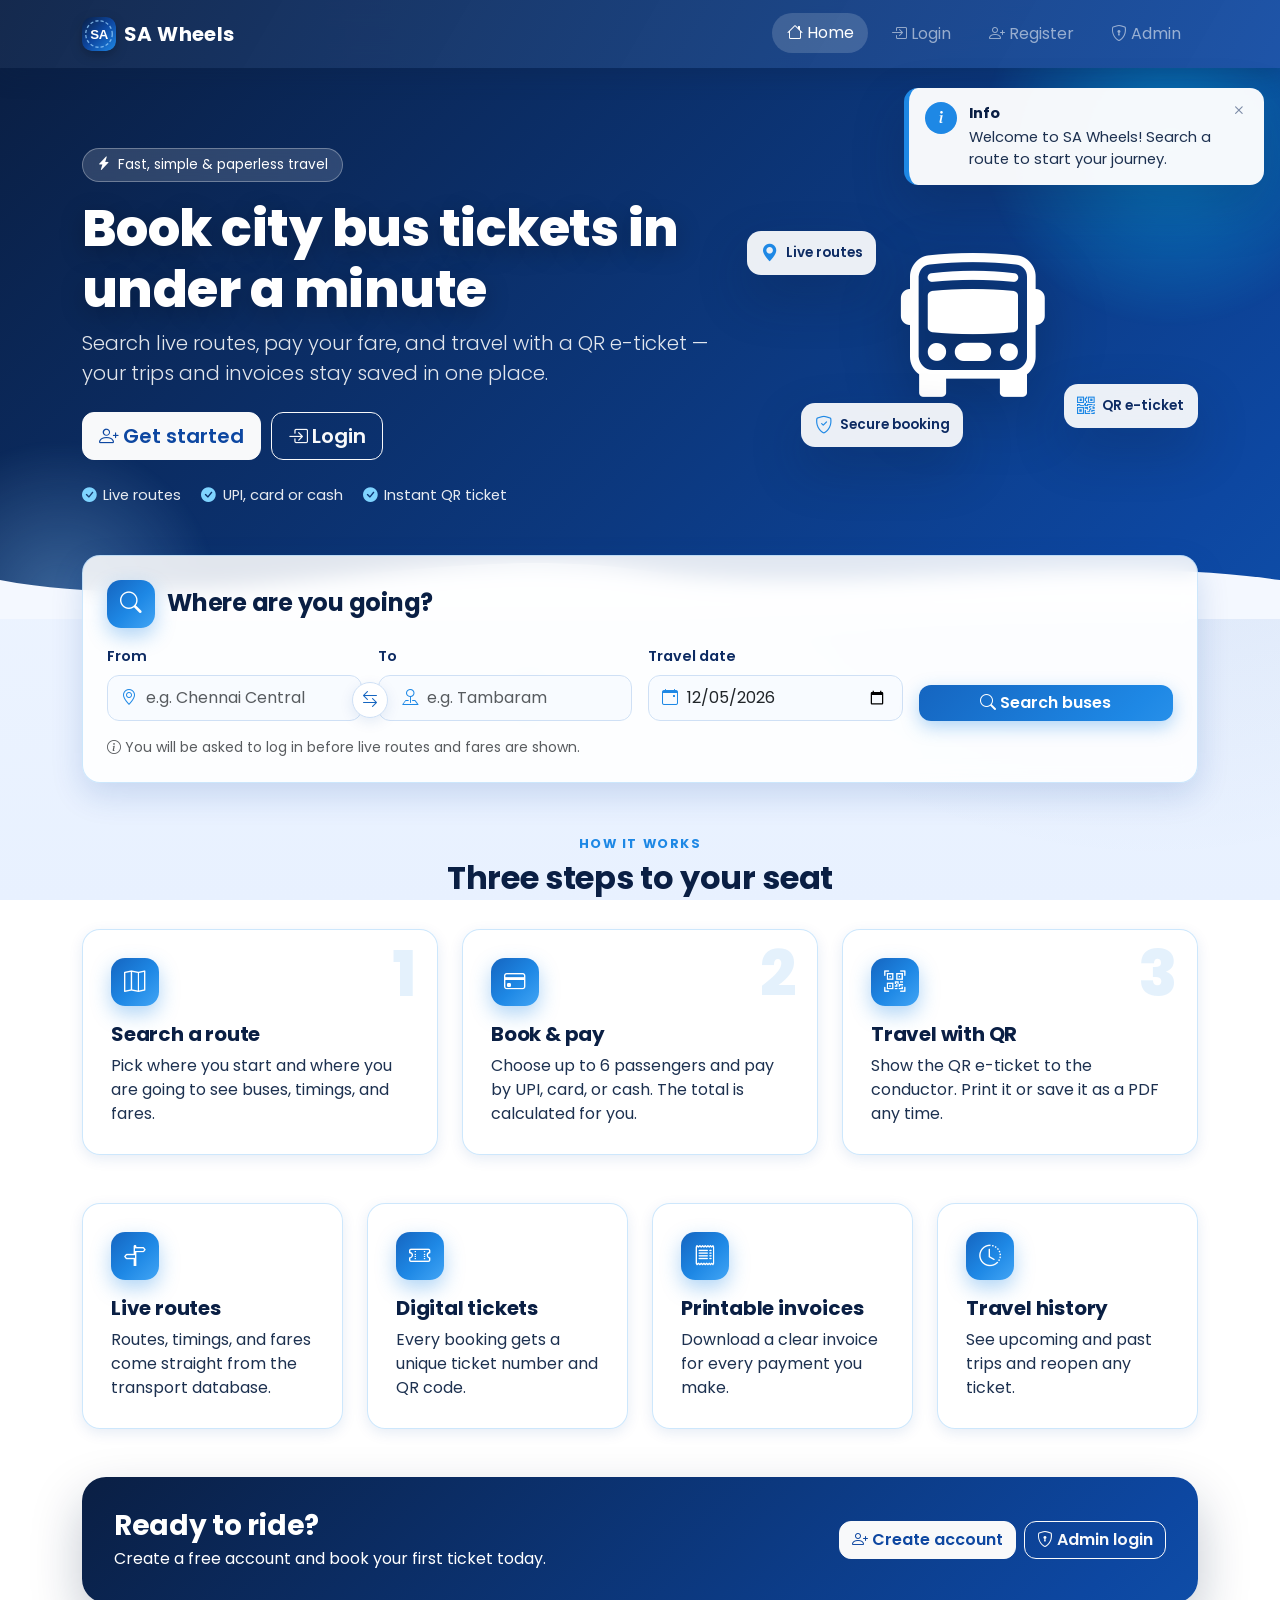
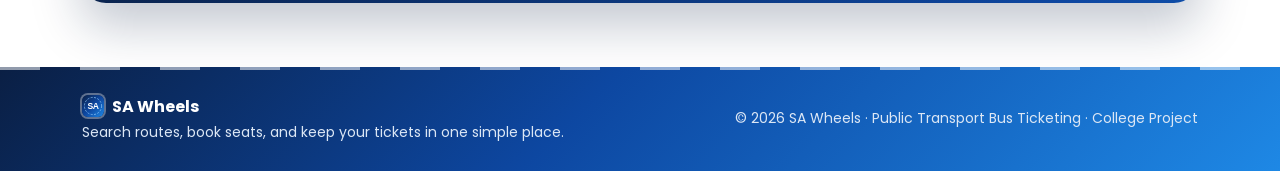
==== commit 45db3b01: "Rename the app to SA Wheels and add an SA logo - New img/sa-logo.svg used in the navbar, footer, tic" ====
--- a/frontend/index.html
+++ b/frontend/index.html
@@ -3,17 +3,18 @@
 <head>
     <meta charset="UTF-8">
     <meta name="viewport" content="width=device-width, initial-scale=1">
-    <title>Home - Bus Ticketing System</title>
+    <title>Home - SA Wheels</title>
+    <link rel="icon" type="image/svg+xml" href="img/sa-logo.svg">
     <link href="https://cdn.jsdelivr.net/npm/bootstrap@5.3.3/dist/css/bootstrap.min.css" rel="stylesheet">
     <link href="https://cdn.jsdelivr.net/npm/bootstrap-icons@1.11.3/font/bootstrap-icons.min.css" rel="stylesheet">
     <link rel="preconnect" href="https://fonts.googleapis.com">
     <link href="https://fonts.googleapis.com/css2?family=Poppins:wght@400;500;600;700;800&display=swap" rel="stylesheet">
-    <link rel="stylesheet" href="css/style.css?v=4">
+    <link rel="stylesheet" href="css/style.css?v=5">
 </head>
-<body data-welcome="Welcome aboard! Search a route to start your journey.">
+<body data-welcome="Welcome to SA Wheels! Search a route to start your journey.">
     <nav class="navbar navbar-expand-lg navbar-dark bg-primary">
         <div class="container">
-            <a class="navbar-brand" href="index.html">Bus Ticketing System</a>
+            <a class="navbar-brand" href="index.html"><img class="brand-logo" src="img/sa-logo.svg" alt="SA logo" width="34" height="34"><span>SA Wheels</span></a>
             <button class="navbar-toggler" type="button" data-bs-toggle="collapse" data-bs-target="#mainNav" aria-controls="mainNav" aria-expanded="false" aria-label="Toggle navigation"><span class="navbar-toggler-icon"></span></button>
             <div class="collapse navbar-collapse" id="mainNav">
                 <ul class="navbar-nav ms-auto align-items-lg-center gap-lg-1">
@@ -142,17 +143,17 @@
         <div class="container">
             <div class="row g-3 align-items-center">
                 <div class="col-md-6 text-center text-md-start">
-                    <strong class="footer-brand"><i class="bi bi-bus-front me-2"></i>Bus Ticketing System</strong>
+                    <strong class="footer-brand"><img class="brand-logo-sm" src="img/sa-logo.svg" alt="" width="22" height="22">SA Wheels</strong>
                     <p class="mb-0 small">Search routes, book seats, and keep your tickets in one simple place.</p>
                 </div>
                 <div class="col-md-6 text-center text-md-end small">
-                    &copy; 2026 Public Transport Bus Ticketing System &middot; College Project
+                    &copy; 2026 SA Wheels &middot; Public Transport Bus Ticketing &middot; College Project
                 </div>
             </div>
         </div>
     </footer>
     <script src="https://cdn.jsdelivr.net/npm/bootstrap@5.3.3/dist/js/bootstrap.bundle.min.js"></script>
-    <script src="js/script.js?v=4"></script>
-    <script src="js/ui-effects.js?v=4"></script>
+    <script src="js/script.js?v=5"></script>
+    <script src="js/ui-effects.js?v=5"></script>
 </body>
 </html>
--- a/frontend/css/style.css
+++ b/frontend/css/style.css
@@ -91,11 +91,17 @@
     visibility: hidden;
 }
 
-.page-loader .loader-bus {
+.page-loader .loader-logo {
     animation: busBounce 0.8s ease-in-out infinite alternate;
+    border-radius: 18px;
+    box-shadow: 0 0 0 3px rgba(255, 255, 255, 0.35), 0 12px 28px rgba(0, 0, 0, 0.35);
+}
+
+.page-loader .loader-brand {
     color: #fff;
-    font-size: 3.2rem;
-    filter: drop-shadow(0 8px 16px rgba(0, 0, 0, 0.3));
+    font-size: 1.4rem;
+    font-weight: 800;
+    letter-spacing: 0.04em;
 }
 
 .page-loader .loader-road {
@@ -171,16 +177,24 @@
     letter-spacing: 0.01em;
 }
 
-.navbar-brand .brand-icon {
-    align-items: center;
+.brand-logo {
     animation: busBounce 1.6s ease-in-out infinite alternate;
-    background: rgba(255, 255, 255, 0.18);
     border-radius: 10px;
-    display: inline-flex;
-    font-size: 1.05rem;
+    box-shadow: 0 4px 12px rgba(0, 0, 0, 0.25);
+    flex-shrink: 0;
     height: 34px;
-    justify-content: center;
     width: 34px;
+}
+
+.brand-logo-sm {
+    border-radius: 6px;
+    flex-shrink: 0;
+    margin-right: 0.5rem;
+    vertical-align: -0.3em;
+}
+
+.navbar-brand span {
+    letter-spacing: 0.02em;
 }
 
 .navbar .nav-link {
@@ -1263,8 +1277,13 @@
     font-weight: 500;
 }
 
+.stat-card .card-body > div {
+    min-width: 0;
+}
+
 .stat-value {
-    font-size: clamp(1.4rem, 3vw, 2rem);
+    font-size: clamp(1.3rem, 2.4vw, 1.75rem);
+    overflow-wrap: anywhere;
     font-weight: 800;
     line-height: 1.1;
 }
@@ -1546,8 +1565,21 @@
 }
 
 .ticket-brand {
-    display: block;
-    font-weight: 700;
+    align-items: center;
+    display: flex;
+    font-size: 1.1rem;
+    font-weight: 800;
+    letter-spacing: 0.03em;
+}
+
+.ticket-brand .brand-logo-sm,
+.footer-brand .brand-logo-sm {
+    box-shadow: 0 0 0 2px rgba(255, 255, 255, 0.35);
+}
+
+.invoice-brand {
+    align-items: center;
+    display: flex;
 }
 
 .ticket-no {
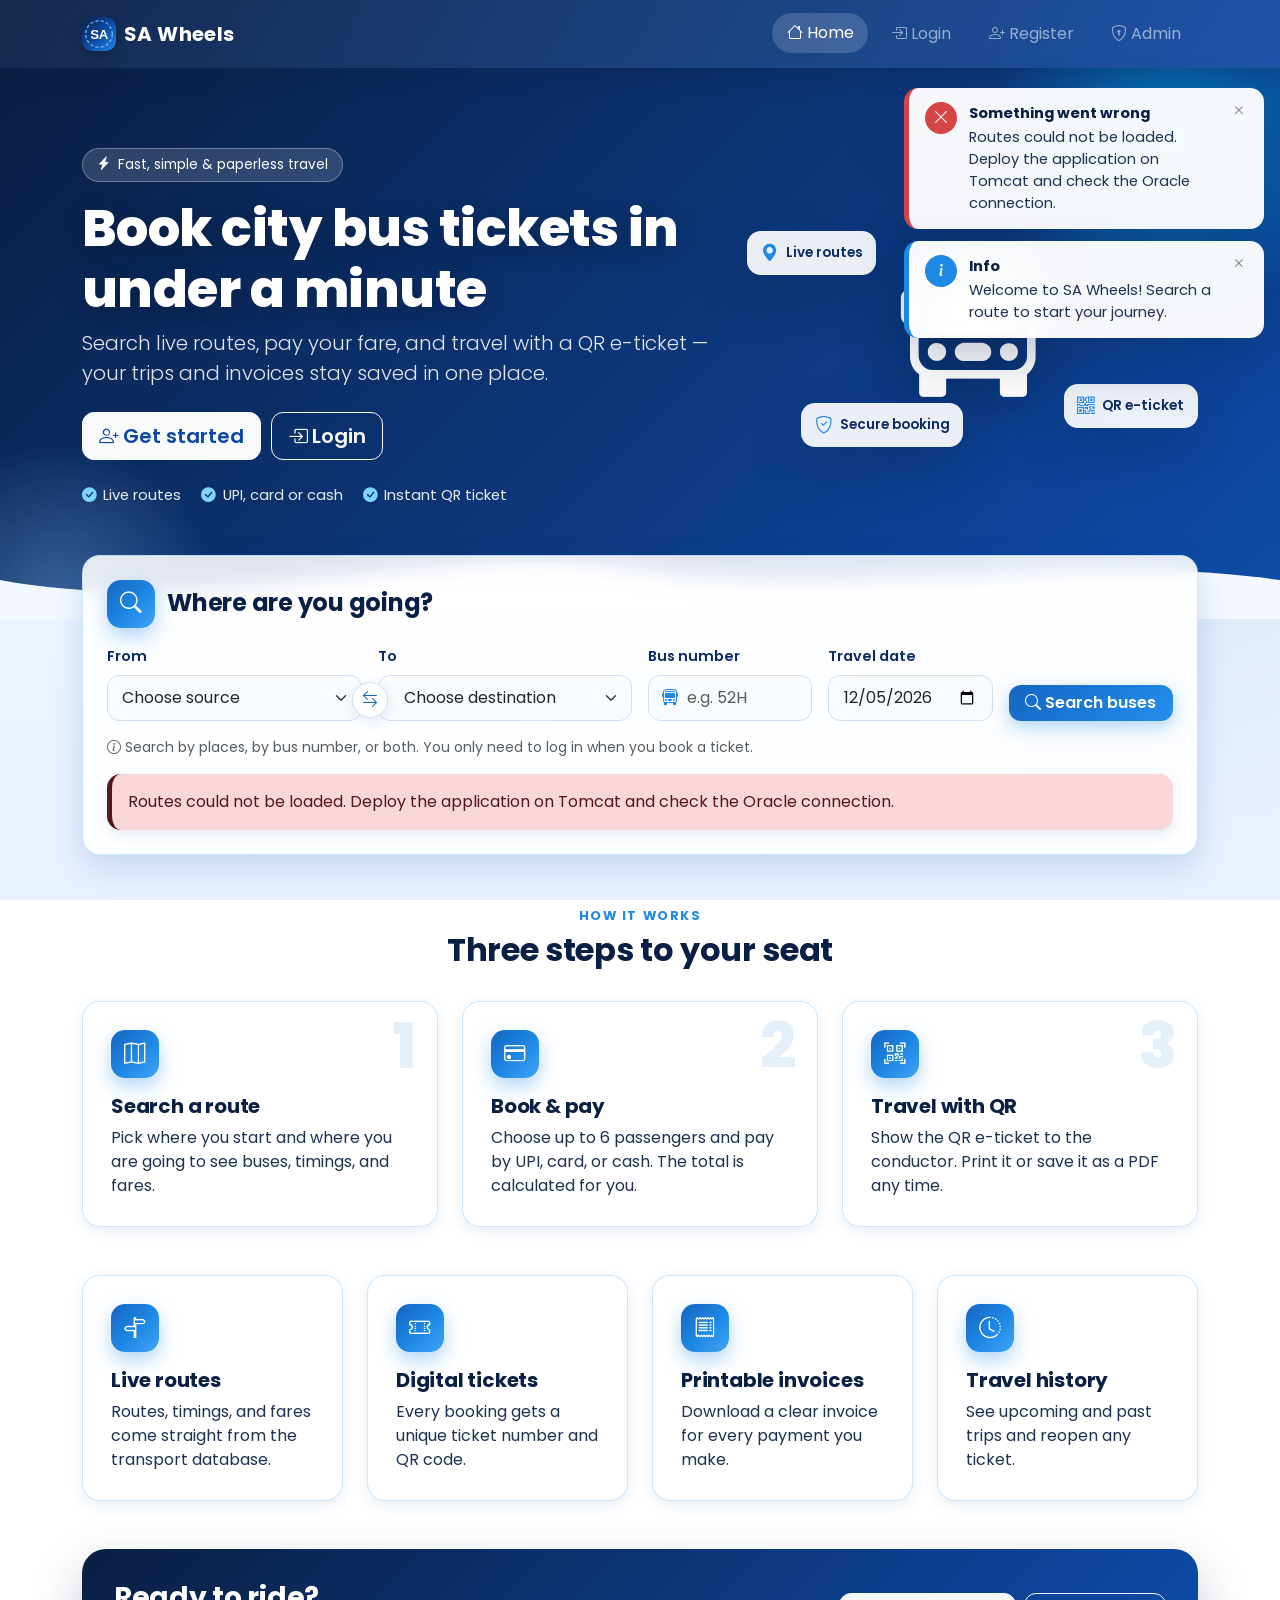
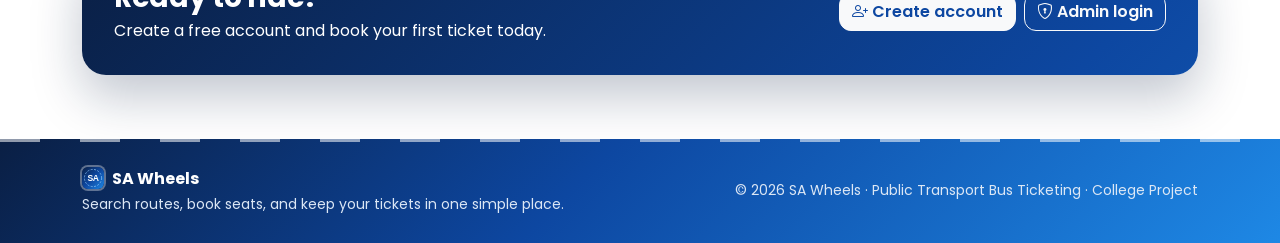
==== commit 0825b6e9: "Add public route search with bus numbers to the landing page - Map RouteSearchServlet to /public-rou" ====
--- a/frontend/index.html
+++ b/frontend/index.html
@@ -9,7 +9,7 @@
     <link href="https://cdn.jsdelivr.net/npm/bootstrap-icons@1.11.3/font/bootstrap-icons.min.css" rel="stylesheet">
     <link rel="preconnect" href="https://fonts.googleapis.com">
     <link href="https://fonts.googleapis.com/css2?family=Poppins:wght@400;500;600;700;800&display=swap" rel="stylesheet">
-    <link rel="stylesheet" href="css/style.css?v=5">
+    <link rel="stylesheet" href="css/style.css?v=6">
 </head>
 <body data-welcome="Welcome to SA Wheels! Search a route to start your journey.">
     <nav class="navbar navbar-expand-lg navbar-dark bg-primary">
@@ -74,33 +74,61 @@
             <div class="card search-panel">
                 <div class="card-body p-3 p-md-4">
                     <h2 class="h4 page-title mb-3"><span class="title-icon"><i class="bi bi-search"></i></span>Where are you going?</h2>
-                    <!-- Opens the route search page with these values. Login is required to view live routes. -->
-                    <form id="searchForm" class="row g-3 align-items-end" action="route-search.html" method="get">
+                    <!-- Routes (including imported MTC bus numbers) are loaded from Oracle through the public route search. -->
+                    <form id="searchForm" class="row g-3 align-items-end" novalidate>
                         <div class="col-md-6 col-lg-3">
                             <label class="form-label" for="source">From</label>
-                            <div class="input-icon"><i class="bi bi-geo-alt"></i><input id="source" name="source" class="form-control" list="placeList" placeholder="e.g. Chennai Central" required></div>
+                            <select id="source" class="form-select">
+                                <option value="">Choose source</option>
+                            </select>
                         </div>
                         <div class="col-md-6 col-lg-3 swap-col">
                             <button id="homeSwap" class="swap-btn" type="button" aria-label="Swap from and to"><i class="bi bi-arrow-left-right"></i></button>
                             <label class="form-label" for="destination">To</label>
-                            <div class="input-icon"><i class="bi bi-pin-map"></i><input id="destination" name="destination" class="form-control" list="placeList" placeholder="e.g. Tambaram" required></div>
+                            <select id="destination" class="form-select">
+                                <option value="">Choose destination</option>
+                            </select>
                         </div>
-                        <div class="col-md-6 col-lg-3">
+                        <div class="col-6 col-md-4 col-lg-2">
+                            <label class="form-label" for="busNumber">Bus number</label>
+                            <div class="input-icon"><i class="bi bi-bus-front"></i><input id="busNumber" class="form-control" list="busNumberList" placeholder="e.g. 52H" autocomplete="off"></div>
+                            <datalist id="busNumberList"></datalist>
+                        </div>
+                        <div class="col-6 col-md-4 col-lg-2">
                             <label class="form-label" for="travelDate">Travel date</label>
-                            <div class="input-icon"><i class="bi bi-calendar-event"></i><input id="travelDate" name="date" type="date" class="form-control" required></div>
+                            <input id="travelDate" name="date" type="date" class="form-control" required>
                         </div>
-                        <div class="col-md-6 col-lg-3">
+                        <div class="col-md-4 col-lg-2">
                             <button class="btn btn-primary w-100 btn-search" type="submit"><i class="bi bi-search me-1"></i>Search buses</button>
                         </div>
-                        <datalist id="placeList">
-                            <option value="Chennai Central"></option><option value="Tambaram"></option>
-                            <option value="Koyambedu"></option><option value="Guindy"></option>
-                            <option value="Adyar"></option><option value="Anna Nagar"></option>
-                            <option value="Velachery"></option><option value="T Nagar"></option>
-                        </datalist>
                     </form>
-                    <p class="small text-muted mt-3 mb-0"><i class="bi bi-info-circle me-1"></i>You will be asked to log in before live routes and fares are shown.</p>
+                    <p class="small text-muted mt-3 mb-0"><i class="bi bi-info-circle me-1"></i>Search by places, by bus number, or both. You only need to log in when you book a ticket.</p>
+                    <div id="homeSearchMessage" class="alert alert-info mt-3 mb-0 d-none"></div>
                 </div>
+            </div>
+        </section>
+
+        <section id="homeResultsSection" class="container pt-4 d-none">
+            <div class="results-header">
+                <h2 id="homeResultTitle" class="h5 mb-0">Available buses</h2>
+                <span id="homeResultCount" class="badge text-bg-primary">0 buses</span>
+            </div>
+            <div class="table-responsive">
+                <table class="table table-hover align-middle table-stack">
+                    <thead class="table-primary">
+                        <tr>
+                            <th>Bus No.</th>
+                            <th>From</th>
+                            <th>To</th>
+                            <th>Departure</th>
+                            <th>Arrival</th>
+                            <th>Duration</th>
+                            <th>Fare</th>
+                            <th>Action</th>
+                        </tr>
+                    </thead>
+                    <tbody id="homeRouteResults"></tbody>
+                </table>
             </div>
         </section>
 
@@ -153,7 +181,7 @@
         </div>
     </footer>
     <script src="https://cdn.jsdelivr.net/npm/bootstrap@5.3.3/dist/js/bootstrap.bundle.min.js"></script>
-    <script src="js/script.js?v=5"></script>
-    <script src="js/ui-effects.js?v=5"></script>
+    <script src="js/script.js?v=6"></script>
+    <script src="js/ui-effects.js?v=6"></script>
 </body>
 </html>
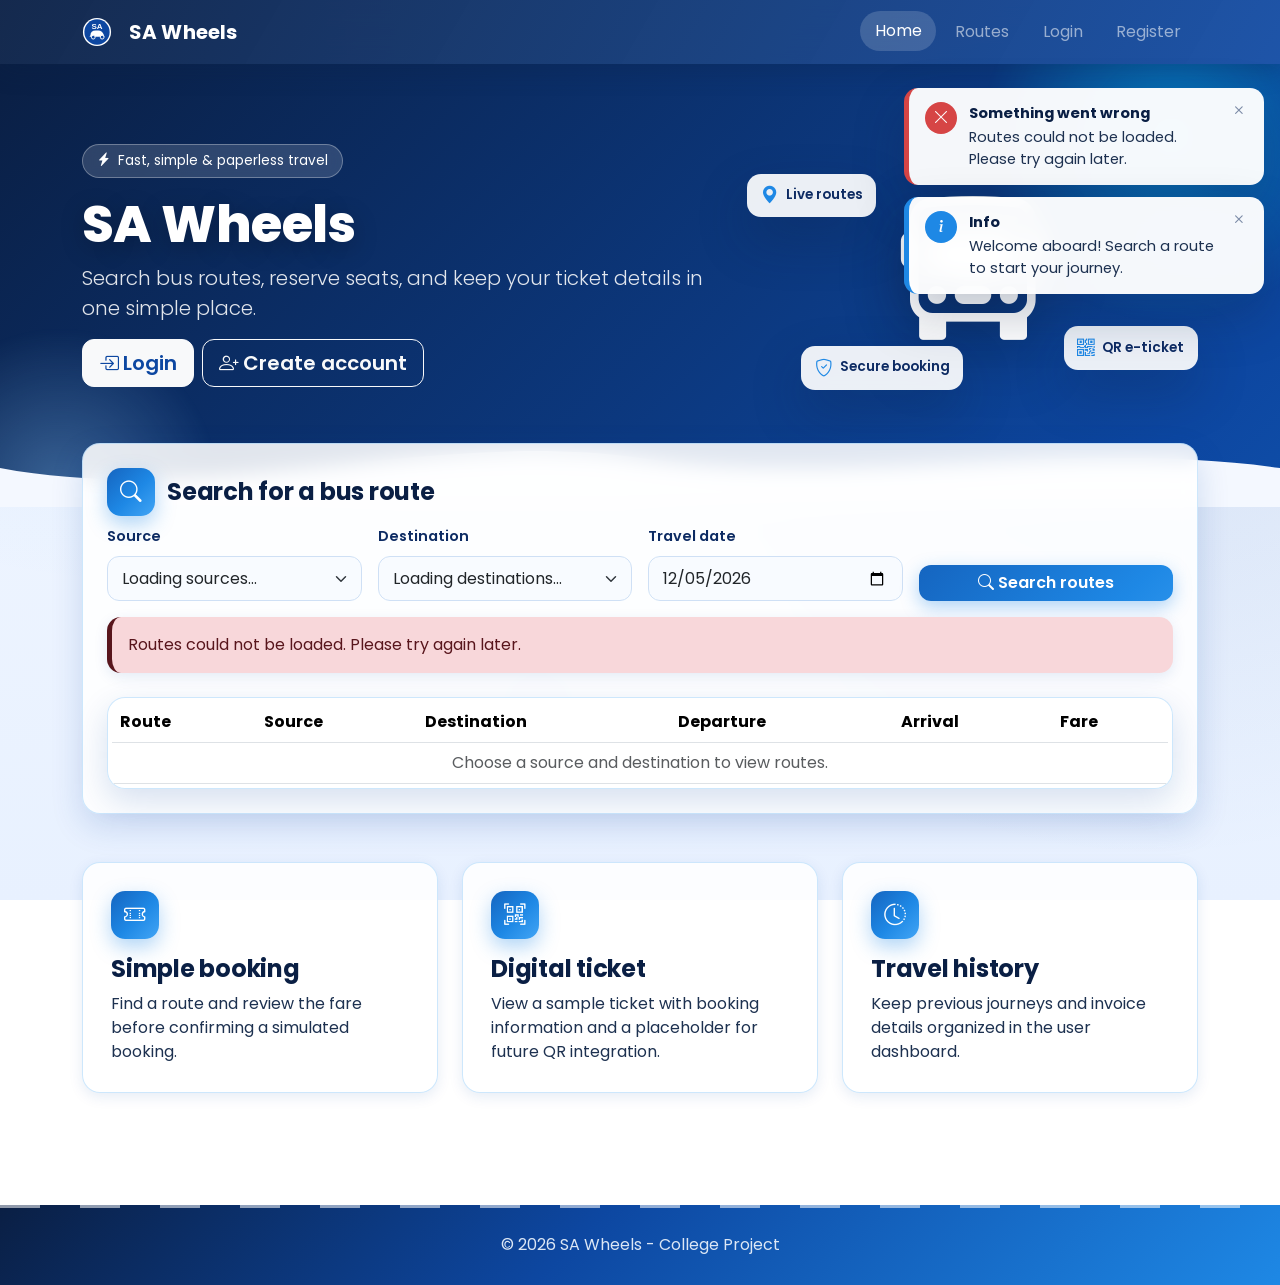
==== commit 29c6ea42: "Fix authentication and route search setup" ====
--- a/frontend/index.html
+++ b/frontend/index.html
@@ -3,29 +3,17 @@
 <head>
     <meta charset="UTF-8">
     <meta name="viewport" content="width=device-width, initial-scale=1">
-    <title>Home - SA Wheels</title>
-    <link rel="icon" type="image/svg+xml" href="img/sa-logo.svg">
+    <title>SA Wheels</title>
     <link href="https://cdn.jsdelivr.net/npm/bootstrap@5.3.3/dist/css/bootstrap.min.css" rel="stylesheet">
-    <link href="https://cdn.jsdelivr.net/npm/bootstrap-icons@1.11.3/font/bootstrap-icons.min.css" rel="stylesheet">
-    <link rel="preconnect" href="https://fonts.googleapis.com">
-    <link href="https://fonts.googleapis.com/css2?family=Poppins:wght@400;500;600;700;800&display=swap" rel="stylesheet">
-    <link rel="stylesheet" href="css/style.css?v=6">
+    <link href="https://cdn.jsdelivr.net/npm/bootstrap-icons@1.11.3/font/bootstrap-icons.min.css" rel="stylesheet"><link rel="preconnect" href="https://fonts.googleapis.com"><link href="https://fonts.googleapis.com/css2?family=Poppins:wght@400;500;600;700;800&display=swap" rel="stylesheet"><link rel="stylesheet" href="css/style.css">
 </head>
-<body data-welcome="Welcome to SA Wheels! Search a route to start your journey.">
+<body data-welcome="Welcome aboard! Search a route to start your journey.">
     <nav class="navbar navbar-expand-lg navbar-dark bg-primary">
         <div class="container">
-            <a class="navbar-brand" href="index.html"><img class="brand-logo" src="img/sa-logo.svg" alt="SA logo" width="34" height="34"><span>SA Wheels</span></a>
-            <button class="navbar-toggler" type="button" data-bs-toggle="collapse" data-bs-target="#mainNav" aria-controls="mainNav" aria-expanded="false" aria-label="Toggle navigation"><span class="navbar-toggler-icon"></span></button>
+            <a class="navbar-brand" href="index.html"><img class="brand-logo" src="assets/sa-logo.svg" alt="SA Wheels logo"><span>SA Wheels</span></a>
+            <button class="navbar-toggler" data-bs-toggle="collapse" data-bs-target="#mainNav" aria-label="Toggle navigation"><span class="navbar-toggler-icon"></span></button>
             <div class="collapse navbar-collapse" id="mainNav">
-                <ul class="navbar-nav ms-auto align-items-lg-center gap-lg-1">
-                <li class="nav-item"><a class="nav-link active" href="index.html" aria-current="page"><i class="bi bi-house me-1"></i>Home</a></li>
-                <li class="nav-item" data-guest-only><a class="nav-link" href="login.html"><i class="bi bi-box-arrow-in-right me-1"></i>Login</a></li>
-                <li class="nav-item" data-guest-only><a class="nav-link" href="register.html"><i class="bi bi-person-plus me-1"></i>Register</a></li>
-                <li class="nav-item" data-guest-only><a class="nav-link" href="admin-login.html"><i class="bi bi-shield-lock me-1"></i>Admin</a></li>
-                <li class="nav-item d-none" data-user-only><a class="nav-link" href="user-dashboard.html"><i class="bi bi-speedometer2 me-1"></i>My Dashboard</a></li>
-                <li class="nav-item d-none" data-admin-only><a class="nav-link" href="admin-dashboard.html"><i class="bi bi-speedometer2 me-1"></i>Admin Dashboard</a></li>
-                <li class="nav-item d-none" data-logged-in-only><a class="nav-link" href="logout"><i class="bi bi-box-arrow-right me-1"></i>Logout</a></li>
-                </ul>
+                <ul class="navbar-nav ms-auto"><li class="nav-item"><a class="nav-link active" href="index.html">Home</a></li><li class="nav-item"><a class="nav-link" href="route-search.html">Routes</a></li><li class="nav-item"><a class="nav-link" href="login.html">Login</a></li><li class="nav-item"><a class="nav-link" href="register.html">Register</a></li></ul>
             </div>
         </div>
     </nav>
@@ -33,155 +21,44 @@
     <main>
         <section class="hero-section">
             <span class="hero-orb orb-1"></span><span class="hero-orb orb-2"></span>
-            <div class="container">
-                <div class="row align-items-center g-4">
-                    <div class="col-lg-7">
-                        <div id="pageMessages"></div>
-                        <span class="hero-badge"><i class="bi bi-lightning-charge-fill"></i> Fast, simple &amp; paperless travel</span>
-                        <h1>Book city bus tickets in under a minute</h1>
-                        <p class="lead">Search live routes, pay your fare, and travel with a QR e-ticket &mdash; your trips and invoices stay saved in one place.</p>
-                        <div class="hero-actions" data-guest-only>
-                            <a class="btn btn-light btn-lg" href="register.html"><i class="bi bi-person-plus me-1"></i>Get started</a>
-                            <a class="btn btn-outline-light btn-lg" href="login.html"><i class="bi bi-box-arrow-in-right me-1"></i>Login</a>
-                        </div>
-                        <div class="hero-actions d-none" data-user-only>
-                            <a class="btn btn-light btn-lg" href="route-search.html"><i class="bi bi-search me-1"></i>Search routes</a>
-                            <a class="btn btn-outline-light btn-lg" href="user-dashboard.html"><i class="bi bi-speedometer2 me-1"></i>My dashboard</a>
-                        </div>
-                        <div class="hero-actions d-none" data-admin-only>
-                            <a class="btn btn-light btn-lg" href="admin-dashboard.html"><i class="bi bi-speedometer2 me-1"></i>Admin dashboard</a>
-                        </div>
-                        <ul class="hero-points">
-                            <li><i class="bi bi-check-circle-fill"></i>Live routes</li>
-                            <li><i class="bi bi-check-circle-fill"></i>UPI, card or cash</li>
-                            <li><i class="bi bi-check-circle-fill"></i>Instant QR ticket</li>
-                        </ul>
-                    </div>
-                    <div class="col-lg-5">
-                        <div class="hero-illustration" aria-hidden="true">
-                            <i class="bi bi-bus-front hero-bus"></i>
-                            <span class="hero-chip chip-1"><i class="bi bi-geo-alt-fill"></i>Live routes</span>
-                            <span class="hero-chip chip-2"><i class="bi bi-qr-code"></i>QR e-ticket</span>
-                            <span class="hero-chip chip-3"><i class="bi bi-shield-check"></i>Secure booking</span>
-                        </div>
-                    </div>
+            <div class="container"><div class="row align-items-center"><div class="col-lg-7">
+                <span class="hero-badge"><i class="bi bi-lightning-charge-fill"></i> Fast, simple &amp; paperless travel</span>
+                <h1>SA Wheels</h1>
+                <p class="lead">Search bus routes, reserve seats, and keep your ticket details in one simple place.</p>
+                <a class="btn btn-light btn-lg me-2 mb-2" href="login.html"><i class="bi bi-box-arrow-in-right me-1"></i>Login</a><a class="btn btn-outline-light btn-lg mb-2" href="register.html"><i class="bi bi-person-plus me-1"></i>Create account</a>
+            </div>
+            <div class="col-lg-5">
+                <div class="hero-illustration" aria-hidden="true">
+                    <i class="bi bi-bus-front hero-bus"></i>
+                    <span class="hero-chip chip-1"><i class="bi bi-geo-alt-fill"></i>Live routes</span>
+                    <span class="hero-chip chip-2"><i class="bi bi-qr-code"></i>QR e-ticket</span>
+                    <span class="hero-chip chip-3"><i class="bi bi-shield-check"></i>Secure booking</span>
                 </div>
-            </div>
+            </div></div></div>
             <div class="hero-wave" aria-hidden="true"><svg viewBox="0 0 1440 80" preserveAspectRatio="none"><path fill="#f4f8ff" d="M0,40 C240,80 480,0 720,30 C960,60 1200,10 1440,40 L1440,80 L0,80 Z"></path></svg></div>
         </section>
 
-        <section class="container">
-            <div class="card search-panel">
-                <div class="card-body p-3 p-md-4">
-                    <h2 class="h4 page-title mb-3"><span class="title-icon"><i class="bi bi-search"></i></span>Where are you going?</h2>
-                    <!-- Routes (including imported MTC bus numbers) are loaded from Oracle through the public route search. -->
-                    <form id="searchForm" class="row g-3 align-items-end" novalidate>
-                        <div class="col-md-6 col-lg-3">
-                            <label class="form-label" for="source">From</label>
-                            <select id="source" class="form-select">
-                                <option value="">Choose source</option>
-                            </select>
-                        </div>
-                        <div class="col-md-6 col-lg-3 swap-col">
-                            <button id="homeSwap" class="swap-btn" type="button" aria-label="Swap from and to"><i class="bi bi-arrow-left-right"></i></button>
-                            <label class="form-label" for="destination">To</label>
-                            <select id="destination" class="form-select">
-                                <option value="">Choose destination</option>
-                            </select>
-                        </div>
-                        <div class="col-6 col-md-4 col-lg-2">
-                            <label class="form-label" for="busNumber">Bus number</label>
-                            <div class="input-icon"><i class="bi bi-bus-front"></i><input id="busNumber" class="form-control" list="busNumberList" placeholder="e.g. 52H" autocomplete="off"></div>
-                            <datalist id="busNumberList"></datalist>
-                        </div>
-                        <div class="col-6 col-md-4 col-lg-2">
-                            <label class="form-label" for="travelDate">Travel date</label>
-                            <input id="travelDate" name="date" type="date" class="form-control" required>
-                        </div>
-                        <div class="col-md-4 col-lg-2">
-                            <button class="btn btn-primary w-100 btn-search" type="submit"><i class="bi bi-search me-1"></i>Search buses</button>
-                        </div>
-                    </form>
-                    <p class="small text-muted mt-3 mb-0"><i class="bi bi-info-circle me-1"></i>Search by places, by bus number, or both. You only need to log in when you book a ticket.</p>
-                    <div id="homeSearchMessage" class="alert alert-info mt-3 mb-0 d-none"></div>
-                </div>
-            </div>
-        </section>
-
-        <section id="homeResultsSection" class="container pt-4 d-none">
-            <div class="results-header">
-                <h2 id="homeResultTitle" class="h5 mb-0">Available buses</h2>
-                <span id="homeResultCount" class="badge text-bg-primary">0 buses</span>
-            </div>
-            <div class="table-responsive">
-                <table class="table table-hover align-middle table-stack">
-                    <thead class="table-primary">
-                        <tr>
-                            <th>Bus No.</th>
-                            <th>From</th>
-                            <th>To</th>
-                            <th>Departure</th>
-                            <th>Arrival</th>
-                            <th>Duration</th>
-                            <th>Fare</th>
-                            <th>Action</th>
-                        </tr>
-                    </thead>
-                    <tbody id="homeRouteResults"></tbody>
+        <section class="container"><div class="card search-panel"><div class="card-body p-4">
+            <h2 class="h4 page-title"><span class="title-icon"><i class="bi bi-search"></i></span>Search for a bus route</h2>
+            <!-- Route options and results are loaded from the Java backend. -->
+            <form id="searchForm" class="row g-3 align-items-end">
+                <div class="col-md-3"><label class="form-label" for="source">Source</label><select id="source" class="form-select" required><option value="">Loading sources...</option></select></div>
+                <div class="col-md-3"><label class="form-label" for="destination">Destination</label><select id="destination" class="form-select" required><option value="">Loading destinations...</option></select></div>
+                <div class="col-md-3"><label class="form-label" for="travelDate">Travel date</label><input id="travelDate" type="date" class="form-control" required></div>
+                <div class="col-md-3"><button class="btn btn-primary w-100" type="submit"><i class="bi bi-search me-1"></i>Search routes</button></div>
+            </form>
+            <div id="searchMessage" class="alert alert-info mt-3 mb-0 d-none"></div>
+            <div class="table-responsive mt-4">
+                <table class="table table-hover align-middle mb-0">
+                    <thead><tr><th>Route</th><th>Source</th><th>Destination</th><th>Departure</th><th>Arrival</th><th>Fare</th></tr></thead>
+                    <tbody id="homeRouteResults"><tr><td colspan="6" class="text-center text-muted">Choose a source and destination to view routes.</td></tr></tbody>
                 </table>
             </div>
-        </section>
+        </div></div></section>
 
-        <section class="container py-5">
-            <div class="section-heading text-center">
-                <span class="section-kicker">How it works</span>
-                <h2>Three steps to your seat</h2>
-            </div>
-            <div class="row g-4 steps">
-                <div class="col-md-4"><div class="feature-tile step-tile"><span class="step-number">1</span><span class="card-icon"><i class="bi bi-map"></i></span><h3 class="h5">Search a route</h3><p class="mb-0">Pick where you start and where you are going to see buses, timings, and fares.</p></div></div>
-                <div class="col-md-4"><div class="feature-tile step-tile"><span class="step-number">2</span><span class="card-icon"><i class="bi bi-credit-card"></i></span><h3 class="h5">Book &amp; pay</h3><p class="mb-0">Choose up to 6 passengers and pay by UPI, card, or cash. The total is calculated for you.</p></div></div>
-                <div class="col-md-4"><div class="feature-tile step-tile"><span class="step-number">3</span><span class="card-icon"><i class="bi bi-qr-code-scan"></i></span><h3 class="h5">Travel with QR</h3><p class="mb-0">Show the QR e-ticket to the conductor. Print it or save it as a PDF any time.</p></div></div>
-            </div>
-        </section>
-
-        <section class="container pb-5">
-            <div class="row g-4">
-                <div class="col-sm-6 col-lg-3"><div class="feature-tile"><span class="card-icon"><i class="bi bi-signpost-split"></i></span><h3 class="h5">Live routes</h3><p class="mb-0">Routes, timings, and fares come straight from the transport database.</p></div></div>
-                <div class="col-sm-6 col-lg-3"><div class="feature-tile"><span class="card-icon"><i class="bi bi-ticket-perforated"></i></span><h3 class="h5">Digital tickets</h3><p class="mb-0">Every booking gets a unique ticket number and QR code.</p></div></div>
-                <div class="col-sm-6 col-lg-3"><div class="feature-tile"><span class="card-icon"><i class="bi bi-receipt"></i></span><h3 class="h5">Printable invoices</h3><p class="mb-0">Download a clear invoice for every payment you make.</p></div></div>
-                <div class="col-sm-6 col-lg-3"><div class="feature-tile"><span class="card-icon"><i class="bi bi-clock-history"></i></span><h3 class="h5">Travel history</h3><p class="mb-0">See upcoming and past trips and reopen any ticket.</p></div></div>
-            </div>
-        </section>
-
-        <section class="container" data-guest-only>
-            <div class="cta-band">
-                <div>
-                    <h2 class="h3 mb-1">Ready to ride?</h2>
-                    <p class="mb-0">Create a free account and book your first ticket today.</p>
-                </div>
-                <div class="d-flex flex-wrap gap-2">
-                    <a class="btn btn-light" href="register.html"><i class="bi bi-person-plus me-1"></i>Create account</a>
-                    <a class="btn btn-outline-light" href="admin-login.html"><i class="bi bi-shield-lock me-1"></i>Admin login</a>
-                </div>
-            </div>
-        </section>
+        <section class="container py-5"><div class="row g-4"><div class="col-md-4"><div class="feature-tile"><span class="card-icon"><i class="bi bi-ticket-perforated"></i></span><h2 class="h4">Simple booking</h2><p class="mb-0">Find a route and review the fare before confirming a simulated booking.</p></div></div><div class="col-md-4"><div class="feature-tile"><span class="card-icon"><i class="bi bi-qr-code-scan"></i></span><h2 class="h4">Digital ticket</h2><p class="mb-0">View a sample ticket with booking information and a placeholder for future QR integration.</p></div></div><div class="col-md-4"><div class="feature-tile"><span class="card-icon"><i class="bi bi-clock-history"></i></span><h2 class="h4">Travel history</h2><p class="mb-0">Keep previous journeys and invoice details organized in the user dashboard.</p></div></div></div></section>
     </main>
-
-    <footer>
-        <div class="container">
-            <div class="row g-3 align-items-center">
-                <div class="col-md-6 text-center text-md-start">
-                    <strong class="footer-brand"><img class="brand-logo-sm" src="img/sa-logo.svg" alt="" width="22" height="22">SA Wheels</strong>
-                    <p class="mb-0 small">Search routes, book seats, and keep your tickets in one simple place.</p>
-                </div>
-                <div class="col-md-6 text-center text-md-end small">
-                    &copy; 2026 SA Wheels &middot; Public Transport Bus Ticketing &middot; College Project
-                </div>
-            </div>
-        </div>
-    </footer>
-    <script src="https://cdn.jsdelivr.net/npm/bootstrap@5.3.3/dist/js/bootstrap.bundle.min.js"></script>
-    <script src="js/script.js?v=6"></script>
-    <script src="js/ui-effects.js?v=6"></script>
+    <footer><div class="container text-center"><p class="mb-0">&copy; 2026 SA Wheels - College Project</p></div></footer>
+    <script src="https://cdn.jsdelivr.net/npm/bootstrap@5.3.3/dist/js/bootstrap.bundle.min.js"></script><script src="js/script.js"></script><script src="js/ui-effects.js"></script>
 </body>
 </html>
--- a/frontend/css/style.css
+++ b/frontend/css/style.css
@@ -91,17 +91,11 @@
     visibility: hidden;
 }
 
-.page-loader .loader-logo {
+.page-loader .loader-bus {
     animation: busBounce 0.8s ease-in-out infinite alternate;
-    border-radius: 18px;
-    box-shadow: 0 0 0 3px rgba(255, 255, 255, 0.35), 0 12px 28px rgba(0, 0, 0, 0.35);
-}
-
-.page-loader .loader-brand {
     color: #fff;
-    font-size: 1.4rem;
-    font-weight: 800;
-    letter-spacing: 0.04em;
+    font-size: 3.2rem;
+    filter: drop-shadow(0 8px 16px rgba(0, 0, 0, 0.3));
 }
 
 .page-loader .loader-road {
@@ -177,24 +171,22 @@
     letter-spacing: 0.01em;
 }
 
-.brand-logo {
+.navbar-brand .brand-logo {
+    height: 30px;
+    margin-right: 0.55rem;
+    width: 30px;
+}
+
+.navbar-brand .brand-icon {
+    align-items: center;
     animation: busBounce 1.6s ease-in-out infinite alternate;
+    background: rgba(255, 255, 255, 0.18);
     border-radius: 10px;
-    box-shadow: 0 4px 12px rgba(0, 0, 0, 0.25);
-    flex-shrink: 0;
+    display: inline-flex;
+    font-size: 1.05rem;
     height: 34px;
+    justify-content: center;
     width: 34px;
-}
-
-.brand-logo-sm {
-    border-radius: 6px;
-    flex-shrink: 0;
-    margin-right: 0.5rem;
-    vertical-align: -0.3em;
-}
-
-.navbar-brand span {
-    letter-spacing: 0.02em;
 }
 
 .navbar .nav-link {
@@ -520,8 +512,7 @@
     color: var(--bus-blue);
 }
 
-.stat-card .display-6,
-.stat-card .stat-value {
+.stat-card .display-6 {
     background: var(--grad-main);
     -webkit-background-clip: text;
     background-clip: text;
@@ -1004,870 +995,6 @@
     color: white;
 }
 
-/* ---------- Page layout (headings, actions) ---------- */
-.page-heading {
-    align-items: center;
-    display: flex;
-    flex-wrap: wrap;
-    gap: 1rem;
-    justify-content: space-between;
-    margin-bottom: 1.75rem;
-}
-
-.page-subtitle {
-    color: #5a6f8f;
-    margin-top: 0.2rem;
-}
-
-.page-actions {
-    display: flex;
-    flex-wrap: wrap;
-    gap: 0.5rem;
-}
-
-.min-w-0 {
-    min-width: 0;
-}
-
-/* ---------- Navbar extras ---------- */
-.brand-tag {
-    background: rgba(255, 255, 255, 0.2);
-    border-radius: 999px;
-    font-size: 0.7rem;
-    font-weight: 600;
-    letter-spacing: 0.05em;
-    padding: 0.15rem 0.55rem;
-    text-transform: uppercase;
-}
-
-.nav-user {
-    align-items: center;
-    background: rgba(255, 255, 255, 0.14);
-    border-radius: 999px;
-    color: #fff;
-    display: inline-flex;
-    font-size: 0.9rem;
-    gap: 0.4rem;
-    margin: 0 0.35rem;
-    max-width: 220px;
-    overflow: hidden;
-    padding: 0.35rem 0.85rem;
-    text-overflow: ellipsis;
-    white-space: nowrap;
-}
-
-@media (max-width: 991.98px) {
-    .navbar-collapse {
-        background: rgba(10, 31, 68, 0.35);
-        border-radius: 16px;
-        margin-top: 0.75rem;
-        padding: 0.5rem;
-    }
-
-    .navbar .nav-link {
-        margin: 0.15rem 0;
-    }
-
-    .nav-user {
-        margin: 0.5rem 0;
-    }
-
-    .navbar .nav-logout {
-        margin: 0.25rem 0 0.35rem;
-        width: 100%;
-    }
-}
-
-/* ---------- Hero extras ---------- */
-.hero-actions {
-    display: flex;
-    flex-wrap: wrap;
-    gap: 0.6rem;
-    margin-top: 1.5rem;
-}
-
-.hero-actions.d-none {
-    display: none !important;
-}
-
-.hero-points {
-    display: flex;
-    flex-wrap: wrap;
-    gap: 0.5rem 1.25rem;
-    list-style: none;
-    margin: 1.5rem 0 0;
-    padding: 0;
-}
-
-.hero-points li {
-    align-items: center;
-    color: rgba(255, 255, 255, 0.9);
-    display: inline-flex;
-    font-size: 0.92rem;
-    gap: 0.4rem;
-}
-
-.hero-points i {
-    color: #7fd4ff;
-}
-
-/* ---------- Search inputs ---------- */
-.input-icon {
-    position: relative;
-}
-
-.input-icon > i {
-    color: var(--blue-500);
-    left: 0.9rem;
-    pointer-events: none;
-    position: absolute;
-    top: 50%;
-    transform: translateY(-50%);
-    z-index: 2;
-}
-
-.input-icon > .form-control,
-.input-icon > .form-select {
-    padding-left: 2.4rem;
-}
-
-.swap-col {
-    position: relative;
-}
-
-.swap-btn {
-    align-items: center;
-    background: #fff;
-    border: 1.5px solid #cfe0f5;
-    border-radius: 50%;
-    box-shadow: var(--shadow-sm);
-    color: var(--blue-600);
-    display: flex;
-    height: 36px;
-    justify-content: center;
-    left: -18px;
-    position: absolute;
-    top: 38px;
-    transition: transform 0.35s ease, background 0.25s ease, color 0.25s ease;
-    width: 36px;
-    z-index: 3;
-}
-
-.swap-btn:hover {
-    background: var(--blue-600);
-    color: #fff;
-    transform: rotate(180deg);
-}
-
-@media (min-width: 768px) {
-    .swap-col .form-select {
-        padding-left: 1.6rem;
-    }
-
-    .swap-col .input-icon > i {
-        left: 1.5rem;
-    }
-
-    .swap-col .input-icon > .form-control {
-        padding-left: 3rem;
-    }
-}
-
-@media (max-width: 767.98px) {
-    .swap-btn {
-        left: auto;
-        right: 12px;
-        top: -8px;
-        transform: rotate(90deg);
-    }
-
-    .swap-btn:hover {
-        transform: rotate(270deg);
-    }
-}
-
-.filter-box {
-    max-width: 280px;
-    width: 100%;
-}
-
-.results-header {
-    align-items: center;
-    display: flex;
-    flex-wrap: wrap;
-    gap: 0.75rem;
-    justify-content: space-between;
-    margin-bottom: 0.9rem;
-}
-
-.route-badge {
-    background: var(--grad-button);
-    border-radius: 8px;
-    color: #fff;
-    display: inline-block;
-    font-size: 0.8rem;
-    font-weight: 700;
-    letter-spacing: 0.03em;
-    padding: 0.2rem 0.55rem;
-    white-space: nowrap;
-}
-
-/* ---------- Home sections ---------- */
-.section-heading {
-    margin-bottom: 2rem;
-}
-
-.section-kicker {
-    color: var(--blue-500);
-    display: inline-block;
-    font-size: 0.8rem;
-    font-weight: 700;
-    letter-spacing: 0.12em;
-    margin-bottom: 0.35rem;
-    text-transform: uppercase;
-}
-
-.step-tile {
-    position: relative;
-}
-
-.step-number {
-    color: rgba(30, 136, 229, 0.12);
-    font-size: 4rem;
-    font-weight: 800;
-    line-height: 1;
-    position: absolute;
-    right: 1.25rem;
-    top: 0.75rem;
-}
-
-.cta-band {
-    align-items: center;
-    background: var(--grad-main);
-    background-size: 200% 200%;
-    animation: gradientShift 14s ease infinite;
-    border-radius: 24px;
-    box-shadow: var(--shadow-lg);
-    color: #fff;
-    display: flex;
-    flex-wrap: wrap;
-    gap: 1.25rem;
-    justify-content: space-between;
-    padding: 2rem;
-}
-
-.cta-band h2 {
-    color: #fff;
-}
-
-.cta-band.d-none {
-    display: none !important;
-}
-
-/* ---------- Stat cards ---------- */
-.stat-card .card-body {
-    align-items: center;
-    display: flex;
-    gap: 1rem;
-}
-
-.stat-label {
-    color: #5a6f8f;
-    font-size: 0.85rem;
-    font-weight: 500;
-}
-
-.stat-card .card-body > div {
-    min-width: 0;
-}
-
-.stat-value {
-    font-size: clamp(1.3rem, 2.4vw, 1.75rem);
-    overflow-wrap: anywhere;
-    font-weight: 800;
-    line-height: 1.1;
-}
-
-.stat-sub {
-    color: #5a6f8f;
-    font-size: 0.8rem;
-}
-
-@media (max-width: 575.98px) {
-    .stat-card .card-body {
-        align-items: flex-start;
-        flex-direction: column;
-        gap: 0.6rem;
-        padding: 1rem;
-    }
-
-    .stat-card .card-icon {
-        font-size: 1.1rem;
-        height: 40px;
-        width: 40px;
-    }
-}
-
-/* ---------- Dashboard trips ---------- */
-.trip-list {
-    list-style: none;
-    margin: 0;
-    padding: 0;
-}
-
-.trip-item {
-    align-items: center;
-    border-bottom: 1px dashed #d4e3f6;
-    display: flex;
-    gap: 0.9rem;
-    padding: 0.85rem 0;
-}
-
-.trip-item:last-child {
-    border-bottom: 0;
-}
-
-.trip-icon {
-    align-items: center;
-    background: var(--blue-50);
-    border-radius: 12px;
-    color: var(--blue-600);
-    display: flex;
-    flex-shrink: 0;
-    height: 42px;
-    justify-content: center;
-    width: 42px;
-}
-
-.trip-empty {
-    color: #5a6f8f;
-    padding: 1.5rem 0;
-    text-align: center;
-}
-
-.next-trip-card {
-    background: var(--grad-main);
-    background-size: 200% 200%;
-    animation: gradientShift 14s ease infinite;
-    border-radius: var(--radius);
-    box-shadow: var(--shadow-lg);
-    color: #fff;
-    overflow: hidden;
-    padding: 1.5rem;
-    position: relative;
-}
-
-.next-trip-card::after {
-    background: radial-gradient(circle, rgba(255, 255, 255, 0.18), transparent 70%);
-    border-radius: 50%;
-    bottom: -60px;
-    content: "";
-    height: 180px;
-    pointer-events: none;
-    position: absolute;
-    right: -50px;
-    width: 180px;
-}
-
-.next-trip-label {
-    font-size: 0.8rem;
-    font-weight: 600;
-    letter-spacing: 0.08em;
-    margin-bottom: 0.5rem;
-    opacity: 0.85;
-    text-transform: uppercase;
-}
-
-.next-trip-route {
-    font-size: 1.25rem;
-    font-weight: 700;
-}
-
-.next-trip-card .text-muted {
-    color: rgba(255, 255, 255, 0.8) !important;
-}
-
-.quick-links i {
-    color: var(--blue-500);
-}
-
-.quick-links .text-danger i {
-    color: inherit;
-}
-
-/* ---------- Booking ---------- */
-.empty-state {
-    background: rgba(255, 255, 255, 0.9);
-    border: 1px dashed var(--blue-300);
-    border-radius: var(--radius);
-    box-shadow: var(--shadow-sm);
-    padding: 3rem 1.5rem;
-    text-align: center;
-}
-
-.empty-state .card-icon {
-    margin: 0 auto;
-}
-
-.route-summary {
-    position: sticky;
-    top: 6rem;
-}
-
-@media (max-width: 991.98px) {
-    .route-summary {
-        position: static;
-    }
-}
-
-.route-timeline {
-    margin: 0.5rem 0 1.25rem;
-}
-
-.route-timeline .stop {
-    align-items: center;
-    display: grid;
-    gap: 0.75rem;
-    grid-template-columns: 56px 16px 1fr;
-}
-
-.stop-time {
-    color: var(--blue-700);
-    font-weight: 700;
-}
-
-.stop-dot {
-    background: #fff;
-    border: 4px solid var(--blue-500);
-    border-radius: 50%;
-    height: 16px;
-    width: 16px;
-}
-
-.stop-dot.end {
-    background: var(--blue-500);
-}
-
-.stop-name {
-    color: var(--blue-900);
-    font-weight: 600;
-}
-
-.stop-line {
-    border-left: 3px dashed var(--blue-200);
-    color: #5a6f8f;
-    font-size: 0.8rem;
-    margin: 0.2rem 0 0.2rem calc(56px + 0.75rem + 6px);
-    padding: 0.6rem 0 0.6rem 1.4rem;
-}
-
-.fare-breakdown {
-    background: var(--blue-50);
-    border-radius: 14px;
-    padding: 0.9rem 1.1rem;
-}
-
-.fare-breakdown > div {
-    display: flex;
-    justify-content: space-between;
-    padding: 0.3rem 0;
-}
-
-.fare-breakdown span {
-    color: #5a6f8f;
-}
-
-.fare-breakdown .fare-total {
-    border-top: 1px dashed #c4d8f2;
-    margin-top: 0.4rem;
-    padding-top: 0.7rem;
-}
-
-.fare-breakdown .fare-total span {
-    color: var(--blue-900);
-    font-weight: 700;
-}
-
-.qty-group .form-control {
-    font-weight: 700;
-}
-
-.qty-group .btn {
-    border-width: 1.5px;
-    transform: none !important;
-}
-
-.payment-options {
-    display: grid;
-    gap: 0.75rem;
-    grid-template-columns: repeat(3, 1fr);
-}
-
-.payment-option {
-    cursor: pointer;
-    margin: 0;
-}
-
-.payment-option input {
-    opacity: 0;
-    position: absolute;
-}
-
-.payment-option span {
-    align-items: center;
-    background: rgba(248, 251, 255, 0.95);
-    border: 1.5px solid #cfe0f5;
-    border-radius: 14px;
-    display: flex;
-    flex-direction: column;
-    font-weight: 600;
-    gap: 0.25rem;
-    padding: 0.8rem 0.5rem;
-    transition: border-color 0.25s ease, box-shadow 0.25s ease, transform 0.2s ease, background 0.25s ease;
-}
-
-.payment-option span i {
-    color: var(--blue-500);
-    font-size: 1.4rem;
-}
-
-.payment-option:hover span {
-    border-color: var(--blue-300);
-    transform: translateY(-2px);
-}
-
-.payment-option input:checked + span {
-    background: var(--blue-50);
-    border-color: var(--blue-500);
-    box-shadow: 0 0 0 0.2rem rgba(30, 136, 229, 0.2);
-    color: var(--blue-700);
-}
-
-.payment-option input:focus-visible + span {
-    outline: 2px solid var(--blue-500);
-    outline-offset: 2px;
-}
-
-/* ---------- Ticket ---------- */
-.ticket-card {
-    border-top: 0;
-}
-
-.ticket-head {
-    align-items: center;
-    background: var(--grad-main);
-    color: #fff;
-    display: flex;
-    flex-wrap: wrap;
-    gap: 0.75rem;
-    justify-content: space-between;
-    padding: 1rem 1.5rem;
-}
-
-.ticket-brand {
-    align-items: center;
-    display: flex;
-    font-size: 1.1rem;
-    font-weight: 800;
-    letter-spacing: 0.03em;
-}
-
-.ticket-brand .brand-logo-sm,
-.footer-brand .brand-logo-sm {
-    box-shadow: 0 0 0 2px rgba(255, 255, 255, 0.35);
-}
-
-.invoice-brand {
-    align-items: center;
-    display: flex;
-}
-
-.ticket-no {
-    font-size: 0.85rem;
-    opacity: 0.9;
-}
-
-.ticket-journey {
-    align-items: center;
-    border-bottom: 2px dashed #d4e3f6;
-    display: flex;
-    gap: 1rem;
-    justify-content: space-between;
-    margin-bottom: 1.25rem;
-    padding-bottom: 1.25rem;
-}
-
-.ticket-journey > i {
-    color: var(--blue-500);
-    font-size: 1.8rem;
-}
-
-.ticket-journey strong {
-    color: var(--blue-900);
-    display: block;
-    font-size: clamp(1.1rem, 2.5vw, 1.5rem);
-    line-height: 1.2;
-}
-
-.ticket-journey .label,
-.ticket-details dt,
-.info-box .label,
-.invoice-meta .label {
-    color: #6b7f9e;
-    display: block;
-    font-size: 0.75rem;
-    font-weight: 600;
-    letter-spacing: 0.06em;
-    text-transform: uppercase;
-}
-
-.ticket-journey .time {
-    color: var(--blue-600);
-    font-weight: 600;
-}
-
-.ticket-details {
-    display: grid;
-    gap: 1rem 1.5rem;
-    grid-template-columns: repeat(3, 1fr);
-    margin: 0;
-}
-
-.ticket-details dd {
-    color: var(--blue-900);
-    font-weight: 600;
-    margin: 0.15rem 0 0;
-    word-break: break-word;
-}
-
-.ticket-qr {
-    border-left: 2px dashed #d4e3f6;
-}
-
-@media (max-width: 767.98px) {
-    .ticket-details {
-        grid-template-columns: repeat(2, 1fr);
-    }
-
-    .ticket-qr {
-        border-left: 0;
-        border-top: 2px dashed #d4e3f6;
-        padding-top: 1.5rem;
-    }
-}
-
-/* ---------- Invoice ---------- */
-.invoice-top {
-    align-items: flex-start;
-    border-bottom: 2px solid var(--blue-50);
-    display: flex;
-    flex-wrap: wrap;
-    gap: 1rem;
-    justify-content: space-between;
-    padding-bottom: 1.25rem;
-}
-
-.invoice-meta {
-    text-align: right;
-}
-
-.invoice-meta strong,
-.invoice-meta span {
-    display: block;
-}
-
-.info-box {
-    background: var(--blue-50);
-    border-radius: 14px;
-    height: 100%;
-    padding: 0.9rem 1.1rem;
-}
-
-.info-box strong {
-    color: var(--blue-900);
-}
-
-.invoice-table {
-    box-shadow: none;
-}
-
-.invoice-table th {
-    color: #5a6f8f;
-    font-weight: 500;
-    width: 45%;
-}
-
-.invoice-table td {
-    color: var(--blue-900);
-    font-weight: 600;
-}
-
-.invoice-total {
-    align-items: center;
-    background: var(--grad-main);
-    border-radius: 14px;
-    color: #fff;
-    display: flex;
-    justify-content: space-between;
-    margin-top: 1.25rem;
-    padding: 1rem 1.25rem;
-}
-
-.invoice-total strong {
-    font-size: 1.4rem;
-}
-
-@media (max-width: 575.98px) {
-    .invoice-meta {
-        text-align: left;
-    }
-}
-
-/* ---------- Tables that stack into cards on phones ---------- */
-@media (max-width: 767.98px) {
-    .table-responsive:has(.table-stack) {
-        background: transparent;
-        border: 0;
-        box-shadow: none;
-        padding: 0;
-    }
-
-    .table-stack thead {
-        display: none;
-    }
-
-    .table-stack,
-    .table-stack tbody,
-    .table-stack tr,
-    .table-stack td {
-        display: block;
-        width: 100%;
-    }
-
-    .table-stack tr {
-        background: rgba(255, 255, 255, 0.95);
-        border: 1px solid rgba(144, 202, 249, 0.5);
-        border-radius: 16px;
-        box-shadow: var(--shadow-sm);
-        margin-bottom: 0.85rem;
-        overflow: hidden;
-        padding: 0.4rem 0.9rem;
-    }
-
-    .table-stack td {
-        align-items: center;
-        border: 0;
-        border-bottom: 1px dashed #e0eaf7;
-        display: flex;
-        gap: 1rem;
-        justify-content: space-between;
-        padding: 0.55rem 0;
-        text-align: right;
-    }
-
-    .table-stack td:last-child {
-        border-bottom: 0;
-    }
-
-    .table-stack td::before {
-        color: #6b7f9e;
-        content: attr(data-label);
-        flex-shrink: 0;
-        font-size: 0.78rem;
-        font-weight: 600;
-        letter-spacing: 0.04em;
-        text-align: left;
-        text-transform: uppercase;
-    }
-
-    .table-stack td[colspan] {
-        justify-content: center;
-        text-align: center;
-    }
-
-    .table-stack td[colspan]::before {
-        display: none;
-    }
-
-    .table-stack > :not(caption) > * > * {
-        background-color: transparent;
-        box-shadow: none;
-    }
-}
-
-/* ---------- Auth pages ---------- */
-.auth-page main {
-    align-items: center;
-    display: flex;
-}
-
-.auth-page main > .row {
-    flex: 1;
-}
-
-.input-group-text {
-    background: var(--blue-50);
-    border: 1.5px solid #cfe0f5;
-    border-radius: 12px;
-    color: var(--blue-600);
-}
-
-.input-group .btn-outline-secondary {
-    border: 1.5px solid #cfe0f5;
-    color: var(--blue-600);
-    transform: none !important;
-}
-
-.input-group .form-control:focus {
-    transform: none;
-}
-
-h2 .badge,
-.h5 .badge {
-    font-size: 0.7rem;
-    vertical-align: middle;
-}
-
-/* ---------- Footer extras ---------- */
-.footer-brand {
-    color: #fff;
-    display: block;
-    margin-bottom: 0.2rem;
-}
-
-/* ---------- Small screens ---------- */
-@media (max-width: 575.98px) {
-    .hero-section {
-        padding: 3rem 0 5.5rem;
-    }
-
-    .hero-actions .btn {
-        flex: 1 1 100%;
-    }
-
-    .page-heading .page-actions,
-    .page-heading .page-actions .btn {
-        width: 100%;
-    }
-
-    .cta-band {
-        padding: 1.5rem;
-    }
-
-    .toast-stack {
-        bottom: 1rem;
-        left: 1rem;
-        right: 1rem;
-        top: auto;
-        width: auto;
-    }
-
-    .back-to-top {
-        bottom: 1rem;
-        right: 1rem;
-    }
-}
-
 /* ---------- Keyframes ---------- */
 @keyframes floatY {
     0%, 100% { transform: translateY(0); }
@@ -2001,10 +1128,4 @@
     .ticket-card::after {
         display: none;
     }
-
-    .ticket-head,
-    .invoice-total {
-        -webkit-print-color-adjust: exact;
-        print-color-adjust: exact;
-    }
-}
+}
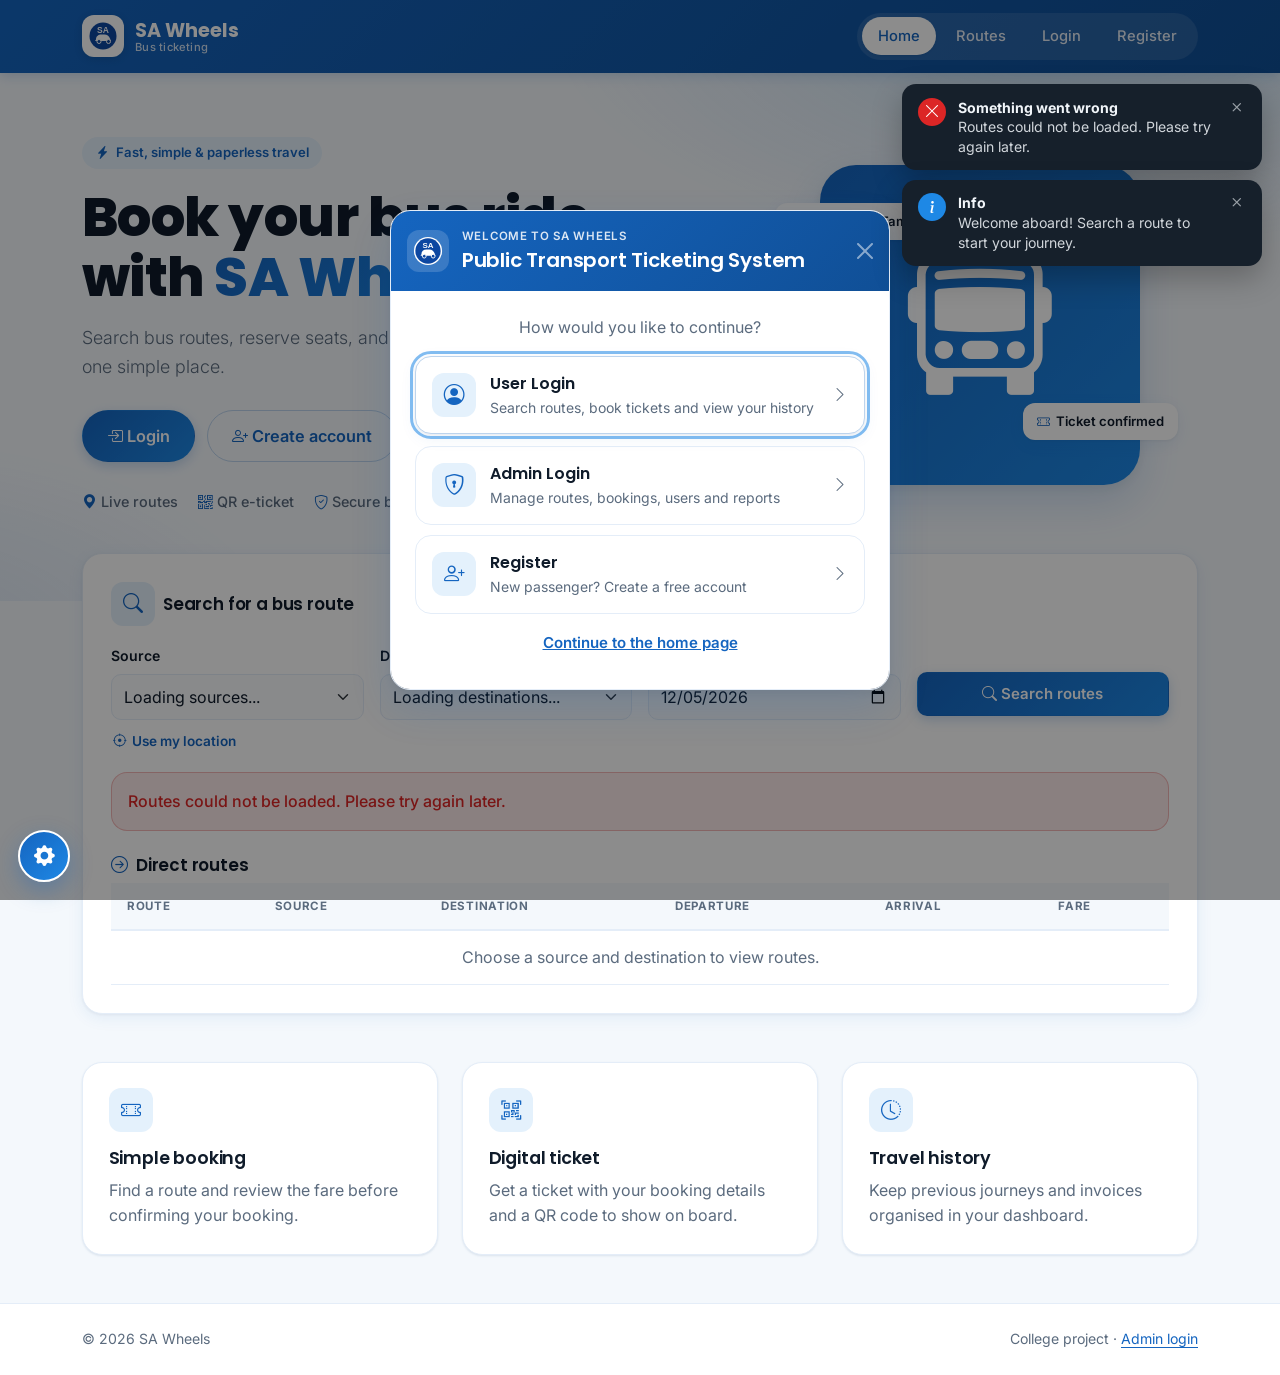
==== commit d6a4994a: "Add admin console, connecting routes, and 6-hour ticket expiry - Admin login with PBKDF2-hashed pass" ====
--- a/frontend/index.html
+++ b/frontend/index.html
@@ -2,63 +2,188 @@
 <html lang="en">
 <head>
     <meta charset="UTF-8">
-    <meta name="viewport" content="width=device-width, initial-scale=1">
-    <title>SA Wheels</title>
+    <meta name="viewport" content="width=device-width, initial-scale=1, viewport-fit=cover">
+    <meta name="theme-color" content="#1565C0">
+    <title>SA Wheels - Public Transport Ticketing System</title>
+    <script src="js/prefs.js"></script>
     <link href="https://cdn.jsdelivr.net/npm/bootstrap@5.3.3/dist/css/bootstrap.min.css" rel="stylesheet">
-    <link href="https://cdn.jsdelivr.net/npm/bootstrap-icons@1.11.3/font/bootstrap-icons.min.css" rel="stylesheet"><link rel="preconnect" href="https://fonts.googleapis.com"><link href="https://fonts.googleapis.com/css2?family=Poppins:wght@400;500;600;700;800&display=swap" rel="stylesheet"><link rel="stylesheet" href="css/style.css">
+    <link href="https://cdn.jsdelivr.net/npm/bootstrap-icons@1.11.3/font/bootstrap-icons.min.css" rel="stylesheet">
+    <link rel="preconnect" href="https://fonts.googleapis.com">
+    <link rel="preconnect" href="https://fonts.gstatic.com" crossorigin>
+    <link href="https://fonts.googleapis.com/css2?family=Inter:wght@400;500;600;700&family=Poppins:wght@500;600;700;800&display=swap" rel="stylesheet">
+    <link rel="stylesheet" href="css/style.css?v=13">
 </head>
 <body data-welcome="Welcome aboard! Search a route to start your journey.">
-    <nav class="navbar navbar-expand-lg navbar-dark bg-primary">
+    <nav class="navbar navbar-expand-lg navbar-dark app-header">
         <div class="container">
-            <a class="navbar-brand" href="index.html"><img class="brand-logo" src="assets/sa-logo.svg" alt="SA Wheels logo"><span>SA Wheels</span></a>
-            <button class="navbar-toggler" data-bs-toggle="collapse" data-bs-target="#mainNav" aria-label="Toggle navigation"><span class="navbar-toggler-icon"></span></button>
+            <a class="navbar-brand" href="index.html"><span class="brand-mark"><img class="brand-logo" src="assets/sa-logo.svg" alt=""></span><span class="brand-text">SA Wheels<span class="brand-sub">Bus ticketing</span></span></a>
+            <button class="navbar-toggler" type="button" data-bs-toggle="collapse" data-bs-target="#mainNav" aria-controls="mainNav" aria-expanded="false" aria-label="Toggle navigation"><span class="navbar-toggler-icon"></span></button>
             <div class="collapse navbar-collapse" id="mainNav">
-                <ul class="navbar-nav ms-auto"><li class="nav-item"><a class="nav-link active" href="index.html">Home</a></li><li class="nav-item"><a class="nav-link" href="route-search.html">Routes</a></li><li class="nav-item"><a class="nav-link" href="login.html">Login</a></li><li class="nav-item"><a class="nav-link" href="register.html">Register</a></li></ul>
+                <ul class="navbar-nav ms-auto">
+                    <li class="nav-item"><a class="nav-link" href="index.html">Home</a></li>
+                    <li class="nav-item"><a class="nav-link" href="route-search.html">Routes</a></li>
+                    <li class="nav-item"><a class="nav-link" href="login.html" data-open-login="choose">Login</a></li>
+                    <li class="nav-item"><a class="nav-link" href="register.html">Register</a></li>
+                </ul>
             </div>
         </div>
     </nav>
 
     <main>
-        <section class="hero-section">
-            <span class="hero-orb orb-1"></span><span class="hero-orb orb-2"></span>
-            <div class="container"><div class="row align-items-center"><div class="col-lg-7">
-                <span class="hero-badge"><i class="bi bi-lightning-charge-fill"></i> Fast, simple &amp; paperless travel</span>
-                <h1>SA Wheels</h1>
-                <p class="lead">Search bus routes, reserve seats, and keep your ticket details in one simple place.</p>
-                <a class="btn btn-light btn-lg me-2 mb-2" href="login.html"><i class="bi bi-box-arrow-in-right me-1"></i>Login</a><a class="btn btn-outline-light btn-lg mb-2" href="register.html"><i class="bi bi-person-plus me-1"></i>Create account</a>
+        <section class="hero">
+            <div class="container">
+                <div class="row align-items-center g-5">
+                    <div class="col-lg-7">
+                        <span class="eyebrow"><i class="bi bi-lightning-charge-fill"></i>Fast, simple &amp; paperless travel</span>
+                        <h1>Book your bus ride with <span class="grad-text">SA Wheels</span></h1>
+                        <p class="lead">Search bus routes, reserve seats, and keep your ticket details in one simple place.</p>
+                        <div class="hero-actions">
+                            <a class="btn btn-primary btn-lg btn-pill" href="login.html" data-open-login="choose"><i class="bi bi-box-arrow-in-right me-1"></i>Login</a>
+                            <a class="btn btn-outline-primary btn-lg btn-pill" href="register.html"><i class="bi bi-person-plus me-1"></i>Create account</a>
+                        </div>
+                        <div class="hero-points">
+                            <span><i class="bi bi-geo-alt-fill"></i>Live routes</span>
+                            <span><i class="bi bi-qr-code"></i>QR e-ticket</span>
+                            <span><i class="bi bi-shield-check"></i>Secure booking</span>
+                        </div>
+                    </div>
+                    <div class="col-lg-5 d-none d-md-block">
+                        <div class="hero-art" aria-hidden="true">
+                            <i class="bi bi-bus-front"></i>
+                            <span class="hero-tag t1"><i class="bi bi-geo-alt-fill"></i>Chennai → Tambaram</span>
+                            <span class="hero-tag t2"><i class="bi bi-ticket-perforated"></i>Ticket confirmed</span>
+                        </div>
+                    </div>
+                </div>
             </div>
-            <div class="col-lg-5">
-                <div class="hero-illustration" aria-hidden="true">
-                    <i class="bi bi-bus-front hero-bus"></i>
-                    <span class="hero-chip chip-1"><i class="bi bi-geo-alt-fill"></i>Live routes</span>
-                    <span class="hero-chip chip-2"><i class="bi bi-qr-code"></i>QR e-ticket</span>
-                    <span class="hero-chip chip-3"><i class="bi bi-shield-check"></i>Secure booking</span>
-                </div>
-            </div></div></div>
-            <div class="hero-wave" aria-hidden="true"><svg viewBox="0 0 1440 80" preserveAspectRatio="none"><path fill="#f4f8ff" d="M0,40 C240,80 480,0 720,30 C960,60 1200,10 1440,40 L1440,80 L0,80 Z"></path></svg></div>
         </section>
 
-        <section class="container"><div class="card search-panel"><div class="card-body p-4">
-            <h2 class="h4 page-title"><span class="title-icon"><i class="bi bi-search"></i></span>Search for a bus route</h2>
-            <!-- Route options and results are loaded from the Java backend. -->
-            <form id="searchForm" class="row g-3 align-items-end">
-                <div class="col-md-3"><label class="form-label" for="source">Source</label><select id="source" class="form-select" required><option value="">Loading sources...</option></select></div>
-                <div class="col-md-3"><label class="form-label" for="destination">Destination</label><select id="destination" class="form-select" required><option value="">Loading destinations...</option></select></div>
-                <div class="col-md-3"><label class="form-label" for="travelDate">Travel date</label><input id="travelDate" type="date" class="form-control" required></div>
-                <div class="col-md-3"><button class="btn btn-primary w-100" type="submit"><i class="bi bi-search me-1"></i>Search routes</button></div>
-            </form>
-            <div id="searchMessage" class="alert alert-info mt-3 mb-0 d-none"></div>
-            <div class="table-responsive mt-4">
-                <table class="table table-hover align-middle mb-0">
-                    <thead><tr><th>Route</th><th>Source</th><th>Destination</th><th>Departure</th><th>Arrival</th><th>Fare</th></tr></thead>
-                    <tbody id="homeRouteResults"><tr><td colspan="6" class="text-center text-muted">Choose a source and destination to view routes.</td></tr></tbody>
-                </table>
+        <section class="container">
+            <div class="card search-panel">
+                <div class="card-body">
+                    <h2 class="section-title"><span class="title-icon"><i class="bi bi-search"></i></span>Search for a bus route</h2>
+                    <!-- Route options and results are loaded from the Java backend. -->
+                    <form id="searchForm" class="row g-3 align-items-start">
+                        <div class="col-md-6 col-lg-3">
+                            <label class="form-label" for="source">Source</label>
+                            <select id="source" class="form-select" required><option value="">Loading sources...</option></select>
+                            <button type="button" class="locate-btn" data-locate-for="source"><i class="bi bi-crosshair"></i>Use my location</button>
+                        </div>
+                        <div class="col-md-6 col-lg-3"><label class="form-label" for="destination">Destination</label><select id="destination" class="form-select" required><option value="">Loading destinations...</option></select></div>
+                        <div class="col-md-6 col-lg-3"><label class="form-label" for="travelDate">Travel date</label><input id="travelDate" type="date" class="form-control" required></div>
+                        <div class="col-md-6 col-lg-3"><span class="form-label d-none d-md-block" aria-hidden="true">&nbsp;</span><button class="btn btn-primary w-100" type="submit"><i class="bi bi-search me-1"></i>Search routes</button></div>
+                    </form>
+                    <div id="searchMessage" class="alert alert-info mt-3 mb-0 d-none"></div>
+                    <h3 class="section-title mt-4 mb-2"><i class="bi bi-arrow-right-circle"></i>Direct routes</h3>
+                    <div class="table-responsive">
+                        <table class="table table-hover align-middle">
+                            <thead><tr><th>Route</th><th>Source</th><th>Destination</th><th>Departure</th><th>Arrival</th><th>Fare</th></tr></thead>
+                            <tbody id="homeRouteResults"><tr><td colspan="6" class="text-center text-muted">Choose a source and destination to view routes.</td></tr></tbody>
+                        </table>
+                    </div>
+                    <div id="connectionSection" class="mt-4 d-none">
+                        <h3 class="section-title mb-1"><i class="bi bi-shuffle"></i>Connecting routes</h3>
+                        <p class="page-sub mb-3">Change buses at a common stop to reach your destination.</p>
+                        <div id="connectionResults" class="journey-list"></div>
+                    </div>
+                </div>
             </div>
-        </div></div></section>
+        </section>
 
-        <section class="container py-5"><div class="row g-4"><div class="col-md-4"><div class="feature-tile"><span class="card-icon"><i class="bi bi-ticket-perforated"></i></span><h2 class="h4">Simple booking</h2><p class="mb-0">Find a route and review the fare before confirming a simulated booking.</p></div></div><div class="col-md-4"><div class="feature-tile"><span class="card-icon"><i class="bi bi-qr-code-scan"></i></span><h2 class="h4">Digital ticket</h2><p class="mb-0">View a sample ticket with booking information and a placeholder for future QR integration.</p></div></div><div class="col-md-4"><div class="feature-tile"><span class="card-icon"><i class="bi bi-clock-history"></i></span><h2 class="h4">Travel history</h2><p class="mb-0">Keep previous journeys and invoice details organized in the user dashboard.</p></div></div></div></section>
+        <section class="container py-5">
+            <div class="row g-4">
+                <div class="col-md-4"><div class="feature-tile"><span class="card-icon"><i class="bi bi-ticket-perforated"></i></span><h2>Simple booking</h2><p class="mb-0">Find a route and review the fare before confirming your booking.</p></div></div>
+                <div class="col-md-4"><div class="feature-tile"><span class="card-icon"><i class="bi bi-qr-code-scan"></i></span><h2>Digital ticket</h2><p class="mb-0">Get a ticket with your booking details and a QR code to show on board.</p></div></div>
+                <div class="col-md-4"><div class="feature-tile"><span class="card-icon"><i class="bi bi-clock-history"></i></span><h2>Travel history</h2><p class="mb-0">Keep previous journeys and invoices organised in your dashboard.</p></div></div>
+            </div>
+        </section>
     </main>
-    <footer><div class="container text-center"><p class="mb-0">&copy; 2026 SA Wheels - College Project</p></div></footer>
-    <script src="https://cdn.jsdelivr.net/npm/bootstrap@5.3.3/dist/js/bootstrap.bundle.min.js"></script><script src="js/script.js"></script><script src="js/ui-effects.js"></script>
+
+    <!-- Login selection popup. Opens on the first visit, from the Login links,
+         and after a failed login (?login=user|admin). Forms post to the same
+         servlets as login.html and admin-login.html. -->
+    <div class="modal fade" id="loginChooser" tabindex="-1" aria-labelledby="loginChooserTitle" aria-hidden="true">
+        <div class="modal-dialog modal-dialog-centered">
+            <div class="modal-content">
+                <div class="modal-header modal-header-theme">
+                    <div class="chooser-head">
+                        <img class="chooser-logo" src="assets/sa-logo.svg" alt="">
+                        <div>
+                            <span class="chooser-kicker">Welcome to SA Wheels</span>
+                            <h2 class="modal-title h5 mb-0" id="loginChooserTitle">Public Transport Ticketing System</h2>
+                        </div>
+                    </div>
+                    <button type="button" class="btn-close btn-close-white" data-bs-dismiss="modal" aria-label="Close"></button>
+                </div>
+                <div class="modal-body p-4">
+                    <section data-login-view="choose">
+                        <p class="text-muted text-center mb-3">How would you like to continue?</p>
+                        <div class="chooser-options">
+                            <button type="button" class="chooser-option" data-show-view="user">
+                                <span class="chooser-icon"><i class="bi bi-person-circle"></i></span>
+                                <span class="chooser-text"><strong>User Login</strong><small>Search routes, book tickets and view your history</small></span>
+                                <i class="bi bi-chevron-right chooser-arrow"></i>
+                            </button>
+                            <button type="button" class="chooser-option" data-show-view="admin">
+                                <span class="chooser-icon"><i class="bi bi-shield-lock"></i></span>
+                                <span class="chooser-text"><strong>Admin Login</strong><small>Manage routes, bookings, users and reports</small></span>
+                                <i class="bi bi-chevron-right chooser-arrow"></i>
+                            </button>
+                            <a class="chooser-option" href="register.html">
+                                <span class="chooser-icon"><i class="bi bi-person-plus"></i></span>
+                                <span class="chooser-text"><strong>Register</strong><small>New passenger? Create a free account</small></span>
+                                <i class="bi bi-chevron-right chooser-arrow"></i>
+                            </a>
+                        </div>
+                        <button type="button" class="btn btn-link w-100 mt-2" data-bs-dismiss="modal">Continue to the home page</button>
+                    </section>
+
+                    <section data-login-view="user" hidden>
+                        <h3 class="h5 mb-1"><i class="bi bi-person-circle me-2"></i>User Login</h3>
+                        <p class="text-muted small mb-3">Sign in with the email you registered with.</p>
+                        <div class="login-alert"></div>
+                        <form class="needs-validation" action="login" method="post" novalidate>
+                            <input type="hidden" name="from" value="home">
+                            <div class="mb-3"><label class="form-label" for="popupUserEmail">Email</label><input id="popupUserEmail" name="email" type="email" class="form-control" autocomplete="email" placeholder="you@example.com" required><div class="invalid-feedback">Enter a valid email address.</div></div>
+                            <div class="mb-4"><label class="form-label" for="popupUserPassword">Password</label><input id="popupUserPassword" name="password" type="password" class="form-control" autocomplete="current-password" required><div class="invalid-feedback">Password is required.</div></div>
+                            <div class="chooser-actions">
+                                <button type="button" class="btn btn-outline-primary" data-show-view="choose"><i class="bi bi-arrow-left me-1"></i>Back</button>
+                                <button class="btn btn-primary" type="submit"><i class="bi bi-box-arrow-in-right me-1"></i>Login</button>
+                            </div>
+                        </form>
+                        <p class="text-center small mt-3 mb-0">New user? <a href="register.html">Register here</a></p>
+                    </section>
+
+                    <section data-login-view="admin" hidden>
+                        <h3 class="h5 mb-1"><i class="bi bi-shield-lock me-2"></i>Admin Login</h3>
+                        <p class="text-muted small mb-3">Restricted area for transport administrators.</p>
+                        <div class="login-alert"></div>
+                        <div class="demo-creds">
+                            <div class="demo-creds-head"><i class="bi bi-info-circle"></i>Demo Credentials</div>
+                            <dl>
+                                <div><dt>Demo Admin Username</dt><dd><code>admin</code></dd></div>
+                                <div><dt>Demo Admin Password</dt><dd><code>Admin@123</code></dd></div>
+                            </dl>
+                            <button type="button" class="btn btn-sm btn-outline-primary" data-fill-demo>Use demo credentials</button>
+                        </div>
+                        <form class="needs-validation" action="admin-login" method="post" novalidate>
+                            <input type="hidden" name="from" value="home">
+                            <div class="mb-3"><label class="form-label" for="popupAdminUsername">Username</label><input id="popupAdminUsername" name="username" type="text" class="form-control" autocomplete="username" autocapitalize="none" spellcheck="false" required><div class="invalid-feedback">Enter the admin username.</div></div>
+                            <div class="mb-4"><label class="form-label" for="popupAdminPassword">Password</label><input id="popupAdminPassword" name="password" type="password" class="form-control" autocomplete="current-password" required><div class="invalid-feedback">Password is required.</div></div>
+                            <div class="chooser-actions">
+                                <button type="button" class="btn btn-outline-primary" data-show-view="choose"><i class="bi bi-arrow-left me-1"></i>Back</button>
+                                <button class="btn btn-primary" type="submit"><i class="bi bi-shield-check me-1"></i>Login as admin</button>
+                            </div>
+                        </form>
+                    </section>
+                </div>
+            </div>
+        </div>
+    </div>
+
+    <footer class="app-footer no-print"><div class="container"><span>&copy; 2026 SA Wheels</span><span>College project &middot; <a href="admin-login.html" data-open-login="admin">Admin login</a></span></div></footer>
+    <script src="https://cdn.jsdelivr.net/npm/bootstrap@5.3.3/dist/js/bootstrap.bundle.min.js"></script>
+    <script src="js/script.js?v=13"></script>
+    <script src="js/ui-effects.js"></script>
 </body>
 </html>
--- a/frontend/css/style.css
+++ b/frontend/css/style.css
@@ -1,1131 +1,1160 @@
-/* Shared styles for the static college-project frontend. Bootstrap handles most layout.
-   Blue-themed visual layer: gradients, glass cards, floating animations and popups. */
+/* SA Wheels - simple, token-driven theme on top of Bootstrap 5.
+ *
+ * Colours come from CSS variables. js/prefs.js sets them on <html> from the
+ * chosen theme (and dark mode); the values below are the no-JS defaults.
+ */
+
+/* ------------------------------------------------------------------ tokens */
 :root {
-    --bus-blue: #0d47a1;
-    --bus-light: #eef5ff;
-    --bus-dark: #0a1f44;
-
-    --blue-900: #0a1f44;
-    --blue-800: #0d2b63;
-    --blue-700: #0d47a1;
-    --blue-600: #1565c0;
-    --blue-500: #1e88e5;
-    --blue-400: #42a5f5;
-    --blue-300: #64b5f6;
-    --blue-200: #90caf9;
-    --blue-100: #cfe6ff;
-    --blue-50: #eef5ff;
-    --cyan: #00c6ff;
-
-    --grad-main: linear-gradient(135deg, #0a1f44 0%, #0d47a1 45%, #1e88e5 100%);
-    --grad-button: linear-gradient(135deg, #1565c0 0%, #1e88e5 55%, #42a5f5 100%);
-    --grad-soft: linear-gradient(135deg, #eef5ff 0%, #dbeafe 100%);
-    --shadow-sm: 0 4px 14px rgba(13, 71, 161, 0.10);
-    --shadow-md: 0 12px 32px rgba(13, 71, 161, 0.16);
-    --shadow-lg: 0 22px 50px rgba(10, 31, 68, 0.25);
-    --radius: 18px;
-
-    --bs-primary: #1565c0;
-    --bs-primary-rgb: 21, 101, 192;
-    --bs-link-color: #1565c0;
-    --bs-link-color-rgb: 21, 101, 192;
-    --bs-link-hover-color: #0a1f44;
-}
-
-html {
-    scroll-behavior: smooth;
-}
-
+    --p: #1565C0;  --p-rgb: 21, 101, 192;
+    --pd: #10509A; --pd-rgb: 16, 80, 154;
+    --a: #1E88E5;  --a-rgb: 30, 136, 229;
+    --p-text: #1565C0; --p-text-rgb: 21, 101, 192;
+    --p-soft: #E4F0FC; --p-soft2: #F1F7FE;
+    --paper: #F3F7FC; --card: #ffffff;
+    --line: #E1EAF5;  --line-strong: #C3D6EE;
+    --field-bg: #F9FBFE;
+    --ink: #0F1B2A;   --slate: #5B6B7E;
+    --success: #15803D; --danger: #DC2626; --warning: #B45309;
+
+    --radius: 16px; --radius-lg: 20px; --radius-sm: 10px;
+    --shadow-sm: 0 1px 2px rgba(15, 27, 42, .05), 0 1px 3px rgba(var(--p-rgb), .06);
+    --shadow-md: 0 4px 16px rgba(var(--p-rgb), .08), 0 1px 3px rgba(15, 27, 42, .05);
+    --shadow-lg: 0 18px 40px rgba(var(--p-rgb), .16), 0 4px 10px rgba(15, 27, 42, .06);
+    --fs: 1;
+    --font-body: 'Inter', system-ui, -apple-system, 'Segoe UI', Roboto, sans-serif;
+    --font-head: 'Poppins', 'Inter', system-ui, sans-serif;
+}
+
+[data-mode="dark"] {
+    --ink: #E6EDF5;
+    --slate: #A3B1C2;
+    --success: #4ADE80; --danger: #F87171; --warning: #FBBF24;
+    --shadow-sm: 0 1px 2px rgba(0, 0, 0, .35);
+    --shadow-md: 0 4px 18px rgba(0, 0, 0, .35);
+    --shadow-lg: 0 18px 44px rgba(0, 0, 0, .5);
+    color-scheme: dark;
+}
+
+/* Bootstrap reads its own variables; point them at ours. */
+:root, [data-bs-theme] {
+    --bs-primary: var(--p);
+    --bs-primary-rgb: var(--p-rgb);
+    --bs-link-color: var(--p-text);
+    --bs-link-color-rgb: var(--p-text-rgb);
+    --bs-link-hover-color: var(--p-text);
+    --bs-link-hover-color-rgb: var(--p-text-rgb);
+    --bs-body-bg: var(--paper);
+    --bs-body-color: var(--ink);
+    --bs-emphasis-color: var(--ink);
+    --bs-secondary-color: var(--slate);
+    --bs-tertiary-bg: var(--p-soft2);
+    --bs-border-color: var(--line);
+    --bs-border-radius: var(--radius-sm);
+    --bs-body-font-family: var(--font-body);
+    --bs-heading-color: var(--ink);
+    --bs-focus-ring-color: rgba(var(--a-rgb), .25);
+}
+
+/* ------------------------------------------------------------------ base */
+html { font-size: calc(16px * var(--fs)); }
 body {
-    background:
-        radial-gradient(circle at 10% 0%, rgba(66, 165, 245, 0.18), transparent 40%),
-        radial-gradient(circle at 90% 30%, rgba(13, 71, 161, 0.12), transparent 45%),
-        linear-gradient(180deg, #f4f8ff 0%, #e8f1ff 100%);
-    background-attachment: fixed;
-    color: #1d3150;
+    min-height: 100vh;
+    min-height: 100dvh;
     display: flex;
     flex-direction: column;
-    font-family: "Poppins", system-ui, -apple-system, "Segoe UI", Roboto, sans-serif;
-    min-height: 100vh;
-    overflow-x: hidden;
-    position: relative;
-}
-
-main {
-    flex: 1 0 auto;
-    position: relative;
-    z-index: 1;
-}
-
-h1, h2, h3, h4, h5, .h1, .h2, .h3, .h4, .h5 {
-    color: var(--blue-900);
-    font-weight: 700;
-    letter-spacing: -0.01em;
-}
-
-a {
-    transition: color 0.2s ease;
-}
-
-::selection {
-    background: var(--blue-400);
-    color: #fff;
-}
-
-/* ---------- Page loader ---------- */
-.page-loader {
-    align-items: center;
-    background: var(--grad-main);
-    display: flex;
-    flex-direction: column;
-    gap: 1rem;
-    inset: 0;
-    justify-content: center;
-    position: fixed;
-    transition: opacity 0.5s ease, visibility 0.5s ease;
-    z-index: 3000;
-}
-
-.page-loader.hidden {
-    opacity: 0;
-    visibility: hidden;
-}
-
-.page-loader .loader-bus {
-    animation: busBounce 0.8s ease-in-out infinite alternate;
-    color: #fff;
-    font-size: 3.2rem;
-    filter: drop-shadow(0 8px 16px rgba(0, 0, 0, 0.3));
-}
-
-.page-loader .loader-road {
-    background: rgba(255, 255, 255, 0.25);
-    border-radius: 4px;
-    height: 4px;
-    overflow: hidden;
-    position: relative;
-    width: 140px;
-}
-
-.page-loader .loader-road::after {
-    animation: roadMove 1s linear infinite;
-    background: #fff;
-    border-radius: 4px;
-    content: "";
-    height: 100%;
-    left: -40%;
-    position: absolute;
-    width: 40%;
-}
-
-.page-loader .loader-text {
-    color: rgba(255, 255, 255, 0.85);
-    font-size: 0.9rem;
-    letter-spacing: 0.15em;
-    text-transform: uppercase;
-}
-
-/* ---------- Floating background shapes ---------- */
-.floating-bg {
-    inset: 0;
-    overflow: hidden;
-    pointer-events: none;
-    position: fixed;
-    z-index: 0;
-}
-
-.floating-bg .bubble {
-    animation: floatUp linear infinite;
-    background: radial-gradient(circle at 30% 30%, rgba(144, 202, 249, 0.55), rgba(30, 136, 229, 0.12));
-    border: 1px solid rgba(255, 255, 255, 0.5);
-    border-radius: 50%;
-    bottom: -150px;
-    position: absolute;
-}
-
-.floating-bg .float-icon {
-    animation: floatDrift ease-in-out infinite alternate;
-    color: rgba(21, 101, 192, 0.10);
-    position: absolute;
-}
-
-/* ---------- Navbar ---------- */
-.navbar {
-    backdrop-filter: blur(12px);
-    background: linear-gradient(120deg, rgba(10, 31, 68, 0.95), rgba(13, 71, 161, 0.92), rgba(30, 136, 229, 0.9)) !important;
-    background-size: 200% 200% !important;
-    animation: gradientShift 12s ease infinite;
-    box-shadow: 0 6px 24px rgba(10, 31, 68, 0.28);
-    padding-bottom: 0.75rem;
-    padding-top: 0.75rem;
+    background: var(--paper);
+    color: var(--ink);
+    font-family: var(--font-body);
+    line-height: 1.6;
+    -webkit-font-smoothing: antialiased;
+    transition: background-color .2s ease, color .2s ease;
+}
+main { flex: 1 0 auto; }
+h1, h2, h3, h4, h5, h6, .h1, .h2, .h3, .h4, .h5, .h6 {
+    font-family: var(--font-head);
+    font-weight: 600;
+    letter-spacing: -.01em;
+    color: var(--ink);
+}
+a { color: var(--p-text); text-underline-offset: 3px; }
+a:hover { color: var(--p-text); }
+.text-muted, .text-body-secondary { color: var(--slate) !important; }
+.text-primary { color: var(--p-text) !important; }
+.text-danger { color: var(--danger) !important; }
+::selection { background: rgba(var(--a-rgb), .25); }
+:focus-visible { outline: 3px solid rgba(var(--a-rgb), .55); outline-offset: 2px; }
+
+/* ------------------------------------------------------------------ header */
+.app-header {
     position: sticky;
     top: 0;
     z-index: 1030;
-}
-
-.navbar-brand {
-    align-items: center;
+    background: linear-gradient(135deg, var(--p), var(--pd));
+    box-shadow: 0 2px 12px rgba(var(--p-rgb), .22);
+    padding: .65rem 0;
+}
+[data-mode="dark"] .app-header {
+    background: linear-gradient(135deg, rgba(var(--p-rgb), .55), rgba(var(--pd-rgb), .45)), var(--card);
+    border-bottom: 1px solid var(--line);
+}
+.app-header .navbar-brand {
+    display: flex;
+    align-items: center;
+    gap: .7rem;
+    color: #fff;
+    font-family: var(--font-head);
+    font-weight: 700;
+    font-size: 1.2rem;
+    line-height: 1.1;
+    margin-right: 1rem;
+}
+.brand-mark {
+    width: 42px;
+    height: 42px;
+    flex: none;
+    display: grid;
+    place-items: center;
+    background: #fff;
+    border-radius: 12px;
+    box-shadow: 0 2px 8px rgba(0, 0, 0, .12);
+}
+.brand-logo { width: 32px; height: 32px; display: block; }
+.brand-text { display: flex; flex-direction: column; }
+.brand-sub {
+    font-family: var(--font-body);
+    font-size: .7rem;
+    font-weight: 500;
+    letter-spacing: .02em;
+    opacity: .8;
+}
+.app-header .navbar-toggler {
+    border: 1px solid rgba(255, 255, 255, .35);
+    border-radius: var(--radius-sm);
+    padding: .35rem .6rem;
+}
+.app-header .navbar-toggler:focus { box-shadow: 0 0 0 3px rgba(255, 255, 255, .3); }
+.app-header .navbar-nav {
+    gap: .25rem;
+    background: rgba(255, 255, 255, .1);
+    border-radius: 999px;
+    padding: .3rem;
+}
+.app-header .nav-link {
+    color: rgba(255, 255, 255, .88);
+    font-weight: 500;
+    font-size: .92rem;
+    border-radius: 999px;
+    padding: .45rem 1rem !important;
+    transition: background-color .15s ease, color .15s ease;
+}
+.app-header .nav-link:hover, .app-header .nav-link:focus-visible { color: #fff; background: rgba(255, 255, 255, .14); }
+.app-header .nav-link.active { background: #fff; color: var(--p) !important; box-shadow: var(--shadow-sm); }
+[data-mode="dark"] .app-header .nav-link.active { background: var(--card); color: var(--p-text) !important; }
+
+@media (max-width: 991.98px) {
+    .app-header .navbar-nav {
+        margin-top: .75rem;
+        border-radius: var(--radius);
+        padding: .4rem;
+    }
+    .app-header .nav-link { border-radius: var(--radius-sm); }
+}
+
+/* ------------------------------------------------------------------ layout */
+.page {
+    padding-top: 2.25rem;
+    padding-bottom: 3rem;
+}
+.page-head {
+    display: flex;
+    flex-wrap: wrap;
+    align-items: center;
+    justify-content: space-between;
+    gap: 1rem;
+    margin-bottom: 1.5rem;
+}
+.page-title {
+    display: flex;
+    align-items: center;
+    gap: .75rem;
+    margin-bottom: 0;
+    font-weight: 700;
+}
+.page-sub { color: var(--slate); margin: .35rem 0 0; }
+.title-icon, .card-icon {
+    width: 44px;
+    height: 44px;
+    flex: none;
+    display: inline-grid;
+    place-items: center;
+    border-radius: 12px;
+    background: var(--p-soft);
+    color: var(--p-text);
+    font-size: 1.25rem;
+}
+
+/* ------------------------------------------------------------------ cards */
+.card {
+    --bs-card-bg: var(--card);
+    --bs-card-border-color: var(--line);
+    --bs-card-border-radius: var(--radius-lg);
+    --bs-card-inner-border-radius: calc(var(--radius-lg) - 1px);
+    --bs-card-color: var(--ink);
+    box-shadow: var(--shadow-md);
+}
+.card > .card-body { padding: 1.75rem; }
+.section-title {
+    display: flex;
+    align-items: center;
+    gap: .5rem;
+    font-size: 1.05rem;
+    margin-bottom: 1.1rem;
+}
+.section-title i { color: var(--p-text); }
+
+.dashboard-card { height: 100%; transition: transform .18s ease, box-shadow .18s ease, border-color .18s ease; }
+.dashboard-card .card-body { display: flex; flex-direction: column; align-items: flex-start; }
+.dashboard-card .card-body p { color: var(--slate); flex: 1; }
+.dashboard-card .card-icon { margin-bottom: 1rem; }
+.dashboard-card:hover { transform: translateY(-2px); box-shadow: var(--shadow-lg); border-color: var(--line-strong); }
+
+.feature-tile {
+    height: 100%;
+    background: var(--card);
+    border: 1px solid var(--line);
+    border-radius: var(--radius-lg);
+    padding: 1.6rem;
+    box-shadow: var(--shadow-sm);
+}
+.feature-tile .card-icon { margin-bottom: 1rem; }
+.feature-tile h2 { font-size: 1.1rem; }
+.feature-tile p { color: var(--slate); }
+
+/* Stat tiles (admin dashboard) */
+.stat-card .card-body { padding: 1.4rem; }
+.stat-label {
+    color: var(--slate);
+    font-size: .75rem;
+    font-weight: 600;
+    letter-spacing: .06em;
+    text-transform: uppercase;
+    margin: 0 0 .25rem;
+}
+.stat-value {
+    font-family: var(--font-head);
+    font-size: 1.9rem;
+    font-weight: 700;
+    line-height: 1.2;
+    color: var(--p-text);
+    margin: 0;
+}
+
+/* Auth pages */
+.auth-wrap { padding-top: 3rem; padding-bottom: 3rem; }
+.auth-card .card-body { padding: 2rem; }
+.auth-icon {
+    width: 64px;
+    height: 64px;
+    margin: 0 auto 1rem;
+    display: grid;
+    place-items: center;
+    border-radius: 18px;
+    background: linear-gradient(135deg, var(--p), var(--a));
+    color: #fff;
+    font-size: 1.9rem;
+    box-shadow: 0 8px 20px rgba(var(--p-rgb), .25);
+}
+
+/* ------------------------------------------------------------------ forms */
+.form-label { font-weight: 600; font-size: .88rem; color: var(--ink); margin-bottom: .4rem; }
+.form-control, .form-select {
+    min-height: 46px;
+    background-color: var(--field-bg);
+    border: 1.5px solid var(--line);
+    border-radius: var(--radius-sm);
+    color: var(--ink);
+    transition: border-color .15s ease, box-shadow .15s ease, background-color .15s ease;
+}
+.form-control::placeholder { color: var(--slate); opacity: .7; }
+.form-control:focus, .form-select:focus {
+    background-color: var(--card);
+    border-color: var(--a);
+    box-shadow: 0 0 0 4px rgba(var(--a-rgb), .14);
+    color: var(--ink);
+}
+.form-control:disabled, .form-select:disabled { opacity: .6; }
+[data-mode="dark"] input[type="date"]::-webkit-calendar-picker-indicator,
+[data-mode="dark"] input[type="time"]::-webkit-calendar-picker-indicator { filter: invert(1) opacity(.7); }
+.was-validated .form-control:invalid, .form-control.is-invalid { border-color: var(--danger); }
+.invalid-feedback { color: var(--danger); }
+
+/* ------------------------------------------------------------------ buttons */
+.btn {
+    --bs-btn-border-radius: var(--radius-sm);
+    --bs-btn-font-weight: 600;
+    --bs-btn-padding-y: .6rem;
+    --bs-btn-padding-x: 1.15rem;
+    --bs-btn-font-size: .94rem;
+    transition: transform .15s ease, box-shadow .15s ease, background-color .15s ease, color .15s ease, border-color .15s ease;
+}
+.btn-sm { --bs-btn-padding-y: .35rem; --bs-btn-padding-x: .75rem; --bs-btn-font-size: .82rem; --bs-btn-border-radius: 8px; }
+.btn-lg { --bs-btn-padding-y: .8rem; --bs-btn-padding-x: 1.5rem; --bs-btn-font-size: 1.02rem; --bs-btn-border-radius: 12px; }
+
+.btn-primary, .btn-dark {
+    --bs-btn-color: #fff;
+    --bs-btn-hover-color: #fff;
+    --bs-btn-active-color: #fff;
+    --bs-btn-disabled-color: #fff;
+    --bs-btn-border-color: transparent;
+    --bs-btn-hover-border-color: transparent;
+    --bs-btn-active-border-color: transparent;
+    --bs-btn-disabled-border-color: transparent;
+    --bs-btn-disabled-bg: var(--p);
+    background: linear-gradient(135deg, var(--p), var(--a));
+    box-shadow: 0 4px 12px rgba(var(--p-rgb), .22);
+}
+.btn-primary:hover, .btn-dark:hover { background: linear-gradient(135deg, var(--pd), var(--p)); transform: translateY(-2px); box-shadow: 0 8px 18px rgba(var(--p-rgb), .28); }
+.btn-primary:active, .btn-dark:active { transform: none; }
+
+.btn-outline-primary {
+    --bs-btn-color: var(--p-text);
+    --bs-btn-border-color: var(--line-strong);
+    --bs-btn-bg: transparent;
+    --bs-btn-hover-color: var(--p-text);
+    --bs-btn-hover-bg: var(--p-soft);
+    --bs-btn-hover-border-color: var(--p-text);
+    --bs-btn-active-color: var(--p-text);
+    --bs-btn-active-bg: var(--p-soft);
+    --bs-btn-active-border-color: var(--p-text);
+    border-width: 1.5px;
+}
+.btn-outline-secondary {
+    --bs-btn-color: var(--slate);
+    --bs-btn-border-color: var(--line-strong);
+    --bs-btn-hover-color: var(--ink);
+    --bs-btn-hover-bg: var(--p-soft2);
+    --bs-btn-hover-border-color: var(--slate);
+    --bs-btn-active-color: var(--ink);
+    --bs-btn-active-bg: var(--p-soft2);
+    --bs-btn-disabled-color: var(--slate);
+    --bs-btn-disabled-border-color: var(--line);
+    border-width: 1.5px;
+}
+.btn-outline-danger {
+    --bs-btn-color: var(--danger);
+    --bs-btn-border-color: rgba(220, 38, 38, .35);
+    --bs-btn-hover-color: #fff;
+    --bs-btn-hover-bg: #DC2626;
+    --bs-btn-hover-border-color: #DC2626;
+    border-width: 1.5px;
+}
+.btn-pill { --bs-btn-border-radius: 999px; }
+.btn-white {
+    --bs-btn-color: var(--p);
+    --bs-btn-bg: #fff;
+    --bs-btn-border-color: #fff;
+    --bs-btn-hover-color: var(--pd);
+    --bs-btn-hover-bg: #fff;
+    --bs-btn-hover-border-color: #fff;
+}
+
+/* ------------------------------------------------------------------ tables */
+.table {
+    --bs-table-bg: transparent;
+    --bs-table-color: var(--ink);
+    --bs-table-border-color: var(--line);
+    --bs-table-striped-bg: var(--p-soft2);
+    --bs-table-striped-color: var(--ink);
+    --bs-table-hover-bg: var(--p-soft);
+    --bs-table-hover-color: var(--ink);
+    margin-bottom: 0;
+}
+.table > :not(caption) > * > * { padding: .85rem 1rem; }
+.table thead th,
+.table thead.table-primary th,
+.table thead.table-dark th {
+    --bs-table-bg: var(--paper);
+    --bs-table-color: var(--slate);
+    background: var(--paper);
+    color: var(--slate);
+    font-size: .72rem;
+    font-weight: 700;
+    letter-spacing: .06em;
+    text-transform: uppercase;
+    white-space: nowrap;
+    border-bottom: 2px solid var(--line);
+}
+.table td { vertical-align: middle; }
+.table-card {
+    background: var(--card);
+    border: 1px solid var(--line);
+    border-radius: var(--radius-lg);
+    box-shadow: var(--shadow-md);
+    overflow: hidden;
+}
+.table-card .table tbody tr:last-child > * { border-bottom: 0; }
+
+/* Phones: each table row becomes a small card, labelled from the header
+ * (ui-effects.js copies <th> text into data-label on every cell). */
+@media (max-width: 640px) {
+    .table-stack thead { display: none; }
+    .table-stack, .table-stack tbody, .table-stack tr, .table-stack td { display: block; width: 100%; }
+    .table-stack tr { padding: .6rem 0; border-bottom: 1px solid var(--line); }
+    .table-stack tbody tr:last-child { border-bottom: 0; }
+    .table-stack > :not(caption) > * > * {
+        display: flex;
+        justify-content: space-between;
+        align-items: center;
+        gap: 1rem;
+        padding: .35rem 1rem;
+        border: 0;
+        text-align: right;
+        box-shadow: none !important;
+    }
+    .table-stack td[data-label]::before {
+        content: attr(data-label);
+        color: var(--slate);
+        font-size: .72rem;
+        font-weight: 700;
+        letter-spacing: .05em;
+        text-transform: uppercase;
+        text-align: left;
+    }
+    .table-stack td[colspan] { justify-content: center; text-align: center; }
+    .table-card { border-radius: var(--radius); }
+}
+
+/* ------------------------------------------------------------------ misc components */
+.alert {
+    --bs-alert-border-radius: var(--radius);
+    border-width: 1px;
+    font-weight: 500;
+}
+.alert-info    { --bs-alert-bg: var(--p-soft2); --bs-alert-color: var(--p-text); --bs-alert-border-color: var(--line-strong); }
+.alert-success { --bs-alert-bg: rgba(21, 128, 61, .1);  --bs-alert-color: var(--success); --bs-alert-border-color: rgba(21, 128, 61, .25); }
+.alert-danger  { --bs-alert-bg: rgba(220, 38, 38, .1);  --bs-alert-color: var(--danger);  --bs-alert-border-color: rgba(220, 38, 38, .25); }
+.alert-warning { --bs-alert-bg: rgba(217, 119, 6, .12); --bs-alert-color: var(--warning); --bs-alert-border-color: rgba(217, 119, 6, .3); }
+
+.badge { font-weight: 600; padding: .45em .8em; border-radius: 999px; }
+.badge-soft { background: var(--p-soft); color: var(--p-text); }
+
+.list-group {
+    --bs-list-group-bg: var(--card);
+    --bs-list-group-color: var(--ink);
+    --bs-list-group-border-color: var(--line);
+    --bs-list-group-border-radius: var(--radius-lg);
+    --bs-list-group-action-hover-bg: var(--p-soft2);
+    --bs-list-group-action-hover-color: var(--ink);
+    --bs-list-group-action-active-bg: var(--p-soft);
+    box-shadow: var(--shadow-md);
+}
+.list-group-item { display: flex; align-items: center; gap: .75rem; padding: 1rem 1.25rem; font-weight: 500; }
+.list-group-item i { color: var(--p-text); font-size: 1.1rem; }
+.list-group-item.text-danger i { color: var(--danger); }
+.list-group-item-action::after { content: '\F285'; font-family: 'bootstrap-icons'; margin-left: auto; color: var(--slate); font-size: .8rem; }
+
+/* Detail lists (booking summary, ticket) */
+.detail-list { margin: 0; }
+.detail-list > div {
+    display: flex;
+    justify-content: space-between;
+    gap: 1rem;
+    padding: .6rem 0;
+    border-bottom: 1px dashed var(--line);
+}
+.detail-list > div:last-child { border-bottom: 0; }
+.detail-list dt { color: var(--slate); font-weight: 500; }
+.detail-list dd { margin: 0; font-weight: 600; text-align: right; }
+
+.total-row {
+    display: flex;
+    justify-content: space-between;
+    align-items: center;
+    padding: 1rem 1.1rem;
+    margin-bottom: 1rem;
+    border-radius: var(--radius);
+    background: var(--p-soft2);
+    border: 1px solid var(--line);
+}
+.total-row #totalFare { font-family: var(--font-head); font-size: 1.35rem; color: var(--p-text); }
+
+/* Ticket */
+.ticket-card { border-top: 5px solid var(--p); }
+.ticket-card dl dt { color: var(--slate); font-weight: 500; }
+.ticket-card dl dd { font-weight: 600; }
+.qr-box {
+    padding: 1rem;
+    background: #fff;
+    border: 1px solid var(--line);
+    border-radius: var(--radius);
+    display: inline-block;
+}
+.qr-placeholder {
+    width: 200px;
+    height: 200px;
+    display: grid;
+    place-items: center;
+    color: var(--slate);
+    border: 2px dashed var(--line-strong);
+    border-radius: var(--radius);
+    background: var(--p-soft2);
+}
+#qrImage { border-radius: 8px; transition: filter .4s ease, opacity .4s ease; }
+
+/* Ticket validity: expired QR codes are blurred (the server also sends a blurred image). */
+.qr-box { position: relative; overflow: hidden; }
+.qr-box.is-expired #qrImage { filter: blur(3px) grayscale(1); opacity: .55; }
+.qr-expired-stamp {
+    position: absolute;
+    top: 50%;
+    left: 50%;
+    display: none;
+    padding: .3rem 1rem;
+    border: 3px solid var(--danger);
+    border-radius: 8px;
+    color: var(--danger);
+    background: rgba(255, 255, 255, .88);
+    font-family: var(--font-head);
+    font-size: 1.35rem;
+    font-weight: 800;
+    letter-spacing: .12em;
+    text-transform: uppercase;
+    transform: translate(-50%, -50%) rotate(-14deg);
+}
+.qr-box.is-expired .qr-expired-stamp { display: block; }
+.validity-pill {
     display: inline-flex;
-    font-weight: 700;
-    gap: 0.5rem;
-    letter-spacing: 0.01em;
-}
-
-.navbar-brand .brand-logo {
-    height: 30px;
-    margin-right: 0.55rem;
-    width: 30px;
-}
-
-.navbar-brand .brand-icon {
-    align-items: center;
-    animation: busBounce 1.6s ease-in-out infinite alternate;
-    background: rgba(255, 255, 255, 0.18);
-    border-radius: 10px;
+    align-items: center;
+    gap: .4rem;
+    margin-top: .75rem;
+    padding: .35rem .85rem;
+    border-radius: 999px;
+    background: rgba(21, 128, 61, .12);
+    color: var(--success);
+    font-weight: 600;
+    font-size: .9rem;
+    font-variant-numeric: tabular-nums;
+}
+.validity-pill::before { content: ""; width: .5rem; height: .5rem; border-radius: 50%; background: currentColor; }
+.validity-pill.is-ending { background: rgba(180, 83, 9, .12); color: var(--warning); }
+
+/* Invoice */
+.invoice-card .table th { width: 45%; color: var(--slate); font-weight: 500; background: transparent; }
+
+/* ------------------------------------------------------------------ home hero */
+.hero {
+    position: relative;
+    overflow: hidden;
+    padding: 4rem 0 5.5rem;
+    background:
+        radial-gradient(900px 400px at 85% -10%, rgba(var(--a-rgb), .18), transparent 60%),
+        radial-gradient(700px 360px at -10% 110%, rgba(var(--p-rgb), .12), transparent 60%),
+        var(--paper);
+}
+.eyebrow {
     display: inline-flex;
-    font-size: 1.05rem;
-    height: 34px;
-    justify-content: center;
-    width: 34px;
-}
-
-.navbar .nav-link {
+    align-items: center;
+    gap: .45rem;
+    padding: .35rem .85rem;
     border-radius: 999px;
-    margin: 0 0.15rem;
-    padding-left: 0.9rem !important;
-    padding-right: 0.9rem !important;
-    position: relative;
-    transition: background 0.25s ease, transform 0.25s ease;
-}
-
-.navbar .nav-link:hover,
-.navbar .nav-link.active {
-    background: rgba(255, 255, 255, 0.16);
-    transform: translateY(-1px);
-}
-
-.navbar .btn {
-    border-radius: 999px;
-    padding-left: 1rem;
-    padding-right: 1rem;
-}
-
-/* ---------- Buttons ---------- */
-.btn {
-    border-radius: 12px;
+    background: var(--p-soft);
+    color: var(--p-text);
+    font-size: .82rem;
     font-weight: 600;
-    overflow: hidden;
-    position: relative;
-    transition: transform 0.2s ease, box-shadow 0.25s ease, background-position 0.4s ease;
-}
-
-.btn:hover:not(:disabled) {
-    transform: translateY(-2px);
-}
-
-.btn:active:not(:disabled) {
-    transform: translateY(0) scale(0.98);
-}
-
-.btn-primary {
-    background: var(--grad-button);
-    background-size: 150% 150%;
-    border: 0;
-    box-shadow: 0 6px 18px rgba(30, 136, 229, 0.35);
-}
-
-.btn-primary:hover,
-.btn-primary:focus {
-    background-position: 100% 0;
-    box-shadow: 0 10px 26px rgba(30, 136, 229, 0.45);
-}
-
-.btn-dark {
-    background: linear-gradient(135deg, #0a1f44 0%, #0d47a1 100%);
-    border: 0;
-    box-shadow: 0 6px 18px rgba(10, 31, 68, 0.35);
-}
-
-.btn-dark:hover,
-.btn-dark:focus {
-    background: linear-gradient(135deg, #0d2b63 0%, #1565c0 100%);
-    box-shadow: 0 10px 26px rgba(10, 31, 68, 0.45);
-}
-
-.btn-outline-primary {
-    --bs-btn-color: var(--blue-600);
-    --bs-btn-border-color: var(--blue-500);
-    --bs-btn-hover-bg: var(--blue-600);
-    --bs-btn-hover-border-color: var(--blue-600);
-    --bs-btn-active-bg: var(--blue-700);
-    border-width: 2px;
-}
-
-.btn-light {
-    color: var(--blue-700);
-}
-
-.btn .ripple {
-    animation: ripple 0.65s ease-out forwards;
-    background: rgba(255, 255, 255, 0.55);
-    border-radius: 50%;
-    pointer-events: none;
-    position: absolute;
-    transform: scale(0);
-}
-
-/* ---------- Page header / hero ---------- */
-.page-header {
-    background: var(--grad-soft);
-    border-bottom: 1px solid #dce7f5;
-    padding: 2.5rem 0;
-}
-
-.page-header h1 {
-    color: var(--bus-dark);
-}
-
-.hero-section {
-    background: var(--grad-main);
-    background-size: 200% 200%;
-    animation: gradientShift 14s ease infinite;
-    color: white;
-    overflow: hidden;
-    padding: 5rem 0 7rem;
-    position: relative;
-}
-
-.hero-section h1 {
-    color: #fff;
-    font-size: clamp(2rem, 4vw, 3.2rem);
+    margin-bottom: 1.1rem;
+}
+.hero h1 {
+    font-size: clamp(2.1rem, 5vw, 3.4rem);
     font-weight: 800;
-    text-shadow: 0 6px 24px rgba(0, 0, 0, 0.25);
-}
-
-.hero-section .lead {
-    color: rgba(255, 255, 255, 0.88);
-}
-
-.hero-section .container {
-    position: relative;
-    z-index: 2;
-}
-
-.hero-badge {
-    align-items: center;
-    animation: fadeDown 0.8s ease both;
-    backdrop-filter: blur(6px);
-    background: rgba(255, 255, 255, 0.15);
-    border: 1px solid rgba(255, 255, 255, 0.3);
-    border-radius: 999px;
-    display: inline-flex;
-    font-size: 0.85rem;
-    gap: 0.4rem;
+    line-height: 1.12;
     margin-bottom: 1rem;
-    padding: 0.35rem 0.9rem;
-}
-
-.hero-orb {
-    border-radius: 50%;
-    filter: blur(2px);
-    pointer-events: none;
-    position: absolute;
-}
-
-.hero-orb.orb-1 {
-    animation: floatDrift 9s ease-in-out infinite alternate;
-    background: radial-gradient(circle, rgba(0, 198, 255, 0.45), transparent 70%);
-    height: 380px;
-    right: -80px;
-    top: -120px;
-    width: 380px;
-}
-
-.hero-orb.orb-2 {
-    animation: floatDrift 11s ease-in-out infinite alternate-reverse;
-    background: radial-gradient(circle, rgba(144, 202, 249, 0.35), transparent 70%);
-    bottom: -140px;
-    height: 320px;
-    left: -100px;
-    width: 320px;
-}
-
-.hero-illustration {
-    align-items: center;
-    display: flex;
-    justify-content: center;
-    min-height: 240px;
-    position: relative;
-}
-
-.hero-illustration .hero-bus {
-    animation: floatY 4s ease-in-out infinite;
-    color: #fff;
-    filter: drop-shadow(0 20px 30px rgba(0, 0, 0, 0.35));
-    font-size: 9rem;
-    line-height: 1;
-}
-
-.hero-illustration .hero-chip {
-    align-items: center;
-    backdrop-filter: blur(8px);
-    background: rgba(255, 255, 255, 0.92);
-    border-radius: 14px;
-    box-shadow: var(--shadow-lg);
-    color: var(--blue-800);
-    display: inline-flex;
-    font-size: 0.85rem;
-    font-weight: 600;
-    gap: 0.45rem;
-    padding: 0.55rem 0.85rem;
-    position: absolute;
-}
-
-.hero-illustration .hero-chip i {
-    color: var(--blue-500);
-    font-size: 1.1rem;
-}
-
-.hero-illustration .chip-1 { animation: floatY 5s ease-in-out infinite; left: 0; top: 10%; }
-.hero-illustration .chip-2 { animation: floatY 6s ease-in-out 1s infinite; bottom: 8%; right: 0; }
-.hero-illustration .chip-3 { animation: floatY 5.5s ease-in-out 0.5s infinite; bottom: 0; left: 12%; }
-
-.hero-wave {
-    bottom: -1px;
-    left: 0;
-    line-height: 0;
-    position: absolute;
-    width: 100%;
-    z-index: 1;
-}
-
-.hero-wave svg {
-    display: block;
-    height: 80px;
-    width: 100%;
-}
-
-/* ---------- Page title band (inner pages) ---------- */
-.page-title {
-    align-items: center;
-    display: flex;
-    gap: 0.75rem;
-}
-
-.page-title .title-icon,
-.card-icon {
-    align-items: center;
-    background: var(--grad-button);
-    border-radius: 14px;
-    box-shadow: 0 8px 20px rgba(30, 136, 229, 0.35);
-    color: #fff;
-    display: inline-flex;
-    flex-shrink: 0;
-    font-size: 1.35rem;
-    height: 48px;
-    justify-content: center;
-    width: 48px;
-}
-
-.page-title .title-icon {
-    animation: floatY 4s ease-in-out infinite;
-}
-
-/* ---------- Cards ---------- */
-.card {
-    border-radius: var(--radius);
-}
-
-.search-panel,
-.form-card,
-.dashboard-card,
-.ticket-card,
-.invoice-card {
-    backdrop-filter: blur(10px);
-    background: rgba(255, 255, 255, 0.88);
-    border: 1px solid rgba(144, 202, 249, 0.45);
-    box-shadow: var(--shadow-md);
-    transition: transform 0.35s ease, box-shadow 0.35s ease;
-}
-
-.search-panel {
-    margin-top: -4rem;
-    position: relative;
-    z-index: 3;
-}
-
-.form-card:hover,
-.search-panel:hover {
-    box-shadow: var(--shadow-lg);
-}
-
-.dashboard-card {
-    height: 100%;
-    overflow: hidden;
-    position: relative;
-}
-
-.dashboard-card::before {
-    background: var(--grad-button);
-    content: "";
-    height: 4px;
-    left: 0;
-    position: absolute;
-    right: 0;
-    top: 0;
-    transform: scaleX(0);
-    transform-origin: left;
-    transition: transform 0.4s ease;
-}
-
-.dashboard-card::after {
-    background: radial-gradient(circle, rgba(66, 165, 245, 0.18), transparent 70%);
-    border-radius: 50%;
-    content: "";
-    height: 160px;
-    pointer-events: none;
-    position: absolute;
-    right: -60px;
-    top: -60px;
-    transition: transform 0.5s ease;
-    width: 160px;
-}
-
-.dashboard-card:hover {
-    box-shadow: var(--shadow-lg);
-    transform: translateY(-8px);
-}
-
-.dashboard-card:hover::before {
-    transform: scaleX(1);
-}
-
-.dashboard-card:hover::after {
-    transform: scale(1.5);
-}
-
-.dashboard-card:hover .card-icon {
-    animation: wiggle 0.6s ease;
-}
-
-.dashboard-card .card-title {
-    color: var(--bus-blue);
-}
-
-.stat-card .display-6 {
-    background: var(--grad-main);
+}
+.grad-text {
+    background: linear-gradient(135deg, var(--p), var(--a));
     -webkit-background-clip: text;
     background-clip: text;
     color: transparent;
-    font-weight: 800;
-}
-
-.ticket-card,
-.invoice-card {
-    border-top: 5px solid var(--blue-500);
-    overflow: hidden;
+}
+[data-mode="dark"] .grad-text { background-image: linear-gradient(135deg, var(--p-text), var(--a)); }
+.hero .lead { color: var(--slate); font-size: 1.12rem; max-width: 34rem; margin-bottom: 1.75rem; }
+.hero-actions { display: flex; flex-wrap: wrap; gap: .75rem; }
+.hero-points { display: flex; flex-wrap: wrap; gap: 1.25rem; margin-top: 1.75rem; color: var(--slate); font-size: .9rem; font-weight: 500; }
+.hero-points i { color: var(--p-text); margin-right: .3rem; }
+.hero-art {
     position: relative;
-}
-
-.ticket-card::after {
-    background: linear-gradient(120deg, transparent 30%, rgba(255, 255, 255, 0.55) 50%, transparent 70%);
-    content: "";
-    inset: 0;
+    width: min(320px, 80%);
+    aspect-ratio: 1;
+    margin: 0 auto;
+    display: grid;
+    place-items: center;
+    border-radius: 36px;
+    background: linear-gradient(135deg, var(--p), var(--a));
+    color: #fff;
+    font-size: clamp(6rem, 14vw, 9rem);
+    box-shadow: var(--shadow-lg);
+    animation: float 6s ease-in-out infinite;
+}
+.hero-art .hero-tag {
+    position: absolute;
+    display: inline-flex;
+    align-items: center;
+    gap: .4rem;
+    padding: .5rem .85rem;
+    border-radius: 12px;
+    background: var(--card);
+    color: var(--ink);
+    font-size: .82rem;
+    font-weight: 600;
+    box-shadow: var(--shadow-md);
+}
+.hero-art .hero-tag i { color: var(--p-text); }
+.hero-tag.t1 { top: 12%; left: -14%; }
+.hero-tag.t2 { bottom: 14%; right: -12%; }
+@keyframes float { 50% { transform: translateY(-10px); } }
+
+.search-panel { margin-top: -3rem; position: relative; z-index: 2; }
+
+@media (max-width: 991.98px) {
+    .hero { padding: 2.5rem 0 4.5rem; text-align: center; }
+    .hero .lead { margin-left: auto; margin-right: auto; }
+    .hero-actions, .hero-points { justify-content: center; }
+}
+
+/* ------------------------------------------------------------------ footer */
+.app-footer {
+    flex-shrink: 0;
+    padding: 1.5rem 0;
+    border-top: 1px solid var(--line);
+    background: var(--card);
+    color: var(--slate);
+    font-size: .88rem;
+}
+.app-footer .container { display: flex; flex-wrap: wrap; justify-content: space-between; gap: .5rem; }
+@media (max-width: 640px) { .app-footer .container { justify-content: center; text-align: center; } }
+
+/* ------------------------------------------------------------------ modal */
+.modal {
+    --bs-modal-bg: var(--card);
+    --bs-modal-color: var(--ink);
+    --bs-modal-border-color: var(--line);
+    --bs-modal-border-radius: var(--radius-lg);
+    --bs-modal-inner-border-radius: calc(var(--radius-lg) - 1px);
+    --bs-modal-box-shadow: var(--shadow-lg);
+}
+.modal-content { box-shadow: var(--shadow-lg); overflow: hidden; }
+.modal-header-theme { background: linear-gradient(135deg, var(--p), var(--pd)); color: #fff; border-bottom: 0; }
+.modal-header-theme .modal-title { color: #fff; }
+.modal-hero-icon {
+    width: 64px;
+    height: 64px;
+    margin: 0 auto 1rem;
+    display: grid;
+    place-items: center;
+    border-radius: 18px;
+    background: var(--p-soft);
+    color: var(--p-text);
+    font-size: 1.8rem;
+}
+.modal-backdrop { --bs-backdrop-opacity: .45; }
+
+/* ------------------------------------------------------------------ toasts */
+.toast-stack {
+    position: fixed;
+    top: 84px;
+    right: 18px;
+    z-index: 1090;
+    display: flex;
+    flex-direction: column;
+    gap: .6rem;
+    width: min(360px, calc(100vw - 36px));
     pointer-events: none;
-    position: absolute;
-    transform: translateX(-100%);
-    animation: shine 5s ease-in-out 1.2s infinite;
-}
-
-.ticket-card dt,
-.invoice-card th {
-    color: #5a6f8f;
-    font-weight: 500;
-}
-
-.ticket-card dd {
-    color: var(--blue-900);
-    font-weight: 600;
-}
-
-/* ---------- Feature tiles (home) ---------- */
-.feature-tile {
-    background: rgba(255, 255, 255, 0.85);
-    border: 1px solid rgba(144, 202, 249, 0.45);
-    border-radius: var(--radius);
-    box-shadow: var(--shadow-sm);
-    height: 100%;
-    padding: 1.75rem;
-    transition: transform 0.35s ease, box-shadow 0.35s ease;
-}
-
-.feature-tile:hover {
-    box-shadow: var(--shadow-lg);
-    transform: translateY(-8px) rotate(-0.4deg);
-}
-
-.feature-tile .card-icon {
-    margin-bottom: 1rem;
-}
-
-.feature-tile:nth-child(1) .card-icon,
-.col-md-4:nth-child(1) .feature-tile .card-icon { animation: floatY 4s ease-in-out infinite; }
-.col-md-4:nth-child(2) .feature-tile .card-icon { animation: floatY 4s ease-in-out 0.6s infinite; }
-.col-md-4:nth-child(3) .feature-tile .card-icon { animation: floatY 4s ease-in-out 1.2s infinite; }
-
-/* ---------- Forms ---------- */
-.form-label {
-    color: var(--blue-800);
-    font-size: 0.9rem;
-    font-weight: 600;
-}
-
-.form-control,
-.form-select {
-    background-color: rgba(248, 251, 255, 0.95);
-    border: 1.5px solid #cfe0f5;
-    border-radius: 12px;
-    padding: 0.62rem 0.9rem;
-    transition: border-color 0.25s ease, box-shadow 0.25s ease, transform 0.2s ease;
-}
-
-.form-control:hover,
-.form-select:hover {
-    border-color: var(--blue-300);
-}
-
-.form-control:focus,
-.form-select:focus {
-    background-color: #fff;
-    border-color: var(--blue-500);
-    box-shadow: 0 0 0 0.25rem rgba(30, 136, 229, 0.2);
-    transform: translateY(-1px);
-}
-
-.auth-icon {
-    align-items: center;
-    animation: floatY 3.5s ease-in-out infinite;
-    background: var(--grad-button);
-    border-radius: 50%;
-    box-shadow: 0 12px 28px rgba(30, 136, 229, 0.4);
-    color: #fff;
-    display: flex;
-    font-size: 1.9rem;
-    height: 72px;
-    justify-content: center;
-    margin: -60px auto 1rem;
-    width: 72px;
-}
-
-.form-card.auth-card {
-    margin-top: 2.5rem;
-    overflow: visible;
-}
-
-#totalFare {
-    color: var(--blue-600);
-    display: inline-block;
-    font-size: 1.25rem;
-}
-
-#totalFare.bump {
-    animation: bump 0.45s ease;
-}
-
-/* ---------- Tables ---------- */
-.table-responsive {
-    background: rgba(255, 255, 255, 0.9);
-    border: 1px solid rgba(144, 202, 249, 0.45);
-    border-radius: var(--radius);
-    box-shadow: var(--shadow-md);
-    padding: 0.25rem;
-}
-
-.table {
-    margin-bottom: 0;
-}
-
-.table thead th {
-    white-space: nowrap;
-}
-
-.table-primary > tr > th,
-.table-dark > tr > th,
-thead.table-primary th,
-thead.table-dark th {
-    --bs-table-bg: transparent;
-    background: transparent !important;
-    border: 0;
-    color: #fff !important;
-    font-size: 0.85rem;
-    font-weight: 600;
-    letter-spacing: 0.03em;
-    padding-bottom: 0.9rem;
-    padding-top: 0.9rem;
-    text-transform: uppercase;
-}
-
-thead.table-primary tr,
-thead.table-dark tr {
-    background: var(--grad-main);
-}
-
-thead th:first-child { border-top-left-radius: 14px; }
-thead th:last-child { border-top-right-radius: 14px; }
-
-.table tbody tr {
-    transition: background-color 0.2s ease, transform 0.2s ease;
-}
-
-.table tbody tr:hover > * {
-    --bs-table-accent-bg: rgba(66, 165, 245, 0.12);
-    --bs-table-bg-state: rgba(66, 165, 245, 0.12);
-}
-
-.table tbody tr.row-in {
-    animation: rowIn 0.45s ease both;
-}
-
-.table-invoice th,
-.invoice-card .table th {
-    background: transparent;
-}
-
-/* ---------- List group / badges / alerts ---------- */
-.list-group {
-    border-radius: var(--radius);
-    box-shadow: var(--shadow-md);
-}
-
-.list-group-item-action {
-    align-items: center;
-    display: flex;
-    font-weight: 500;
-    gap: 0.6rem;
-    padding: 1rem 1.25rem;
-    transition: background 0.25s ease, padding-left 0.25s ease, color 0.25s ease;
-}
-
-.list-group-item-action:hover {
-    background: var(--blue-50);
-    color: var(--blue-700);
-    padding-left: 1.75rem;
-}
-
-.badge {
-    border-radius: 999px;
-    font-weight: 600;
-    padding: 0.45em 0.85em;
-}
-
-.alert {
-    animation: popIn 0.45s cubic-bezier(0.2, 0.9, 0.3, 1.3) both;
-    border: 0;
-    border-left: 5px solid currentColor;
+}
+.ui-toast {
+    pointer-events: auto;
+    display: flex;
+    align-items: flex-start;
+    gap: .75rem;
+    padding: .85rem 1rem;
     border-radius: 14px;
-    box-shadow: var(--shadow-sm);
-}
-
-.alert-info {
-    background: #e3f2fd;
-    color: #0d47a1;
-}
-
-/* ---------- QR ---------- */
-.qr-placeholder {
-    align-items: center;
-    animation: pulseGlow 1.6s ease-in-out infinite;
-    background: repeating-linear-gradient(45deg, #0a1f44 0 4px, #fff 4px 8px);
-    border: 8px solid white;
-    border-radius: 12px;
-    box-shadow: 0 0 0 1px #adb5bd;
-    color: white;
-    display: flex;
-    font-size: 0.75rem;
-    height: 150px;
-    justify-content: center;
-    text-align: center;
-    width: 150px;
-}
-
-.qr-placeholder span {
-    background: #0a1f44;
-    padding: 0.25rem;
-}
-
-#qrImage {
-    animation: popIn 0.6s cubic-bezier(0.2, 0.9, 0.3, 1.3) both;
-    border: 6px solid #fff;
-    border-radius: 16px;
-    box-shadow: var(--shadow-md);
-}
-
-/* ---------- Toast popups ---------- */
-.toast-stack {
-    display: flex;
-    flex-direction: column;
-    gap: 0.75rem;
-    max-width: calc(100vw - 2rem);
-    position: fixed;
-    right: 1rem;
-    top: 5.5rem;
-    width: 360px;
-    z-index: 2500;
-}
-
-.ui-toast {
-    align-items: flex-start;
-    animation: toastIn 0.5s cubic-bezier(0.2, 0.9, 0.3, 1.3) both;
-    backdrop-filter: blur(12px);
-    background: rgba(255, 255, 255, 0.96);
-    border-left: 5px solid var(--blue-500);
-    border-radius: 14px;
-    box-shadow: var(--shadow-lg);
-    display: flex;
-    gap: 0.75rem;
-    overflow: hidden;
-    padding: 0.9rem 1rem;
-    position: relative;
-}
-
-.ui-toast.leaving {
-    animation: toastOut 0.4s ease forwards;
-}
-
-.ui-toast .toast-icon {
-    align-items: center;
-    background: var(--blue-500);
+    background: #16202B;
+    color: #F1F5F9;
+    box-shadow: 0 12px 30px rgba(0, 0, 0, .25);
+    animation: toast-in .25s ease both;
+}
+[data-mode="dark"] .ui-toast { background: #F1F5F9; color: #0F1B2A; }
+.ui-toast.leaving { animation: toast-out .2s ease both; }
+.toast-icon {
+    width: 28px;
+    height: 28px;
+    flex: none;
+    display: grid;
+    place-items: center;
     border-radius: 50%;
     color: #fff;
-    display: flex;
-    flex-shrink: 0;
-    height: 32px;
-    justify-content: center;
-    width: 32px;
-}
-
-.ui-toast .toast-body-text {
-    color: #1d3150;
-    flex: 1;
-    font-size: 0.92rem;
-}
-
-.ui-toast .toast-title {
-    color: var(--blue-900);
-    display: block;
-    font-weight: 700;
-    margin-bottom: 0.1rem;
-}
-
-.ui-toast .toast-close {
-    background: none;
-    border: 0;
-    color: #7a8aa5;
-    font-size: 1.1rem;
-    line-height: 1;
-    padding: 0;
-}
-
-.ui-toast .toast-progress {
-    animation: toastProgress linear forwards;
-    background: currentColor;
-    bottom: 0;
-    height: 3px;
-    left: 0;
-    opacity: 0.5;
-    position: absolute;
-    width: 100%;
-}
-
-.ui-toast.toast-success { border-left-color: #1e9e6a; color: #1e9e6a; }
-.ui-toast.toast-success .toast-icon { background: #1e9e6a; }
-.ui-toast.toast-danger { border-left-color: #d64545; color: #d64545; }
-.ui-toast.toast-danger .toast-icon { background: #d64545; }
-.ui-toast.toast-warning { border-left-color: #e0a100; color: #e0a100; }
-.ui-toast.toast-warning .toast-icon { background: #e0a100; }
-.ui-toast.toast-info { color: var(--blue-500); }
-
-/* ---------- Modal popups ---------- */
-.modal-content {
-    border: 0;
-    border-radius: 22px;
+    background: var(--a);
+}
+.toast-success .toast-icon { background: #16A34A; }
+.toast-danger .toast-icon { background: #DC2626; }
+.toast-warning .toast-icon { background: #D97706; }
+.toast-body-text { flex: 1; display: flex; flex-direction: column; font-size: .88rem; line-height: 1.4; }
+.toast-title { font-weight: 700; }
+.toast-message { opacity: .85; }
+.toast-close { border: 0; background: none; color: inherit; opacity: .6; padding: 0; font-size: 1.2rem; line-height: 1; }
+.toast-close:hover { opacity: 1; }
+@keyframes toast-in { from { opacity: 0; transform: translateY(-8px); } }
+@keyframes toast-out { to { opacity: 0; transform: translateX(20px); } }
+@media (max-width: 640px) {
+    .toast-stack { top: auto; bottom: calc(84px + env(safe-area-inset-bottom)); right: 12px; left: 12px; width: auto; }
+}
+
+/* ------------------------------------------------------------------ settings (gear, bottom left) */
+.settings-fab {
+    position: fixed;
+    left: calc(18px + env(safe-area-inset-left));
+    bottom: calc(18px + env(safe-area-inset-bottom));
+    z-index: 1060;
+    width: 52px;
+    height: 52px;
+    display: grid;
+    place-items: center;
+    border: 2px solid #fff;
+    border-radius: 50%;
+    background: linear-gradient(135deg, var(--p), var(--a));
+    color: #fff;
+    font-size: 1.3rem;
+    box-shadow: 0 8px 22px rgba(var(--p-rgb), .35);
+    cursor: pointer;
+    transition: transform .2s ease, box-shadow .2s ease;
+}
+[data-mode="dark"] .settings-fab { border-color: var(--card); }
+.settings-fab i { transition: transform .35s ease; }
+.settings-fab:hover { transform: translateY(-2px); box-shadow: 0 12px 26px rgba(var(--p-rgb), .42); }
+.settings-fab:hover i, .settings-fab[aria-expanded="true"] i { transform: rotate(90deg); }
+
+.settings-backdrop {
+    position: fixed;
+    inset: 0;
+    z-index: 1061;
+    background: rgba(8, 14, 22, .3);
+    opacity: 0;
+    transition: opacity .2s ease;
+}
+.settings-backdrop.open { opacity: 1; }
+
+.settings-panel {
+    position: fixed;
+    left: calc(18px + env(safe-area-inset-left));
+    bottom: calc(82px + env(safe-area-inset-bottom));
+    z-index: 1062;
+    width: 360px;
+    max-width: calc(100vw - 36px);
+    max-height: calc(100dvh - 110px);
+    overflow-y: auto;
+    background: var(--card);
+    color: var(--ink);
+    border: 1px solid var(--line);
+    border-radius: var(--radius-lg);
     box-shadow: var(--shadow-lg);
-    overflow: hidden;
-}
-
-.modal-header.modal-header-blue {
-    background: var(--grad-main);
-    border: 0;
-    color: #fff;
-}
-
-.modal-header.modal-header-blue .modal-title {
-    color: #fff;
-}
-
-.modal-backdrop.show {
-    backdrop-filter: blur(4px);
-    background-color: #0a1f44;
-    opacity: 0.55;
-}
-
-.modal.fade .modal-dialog {
-    transform: translateY(40px) scale(0.92);
-    transition: transform 0.4s cubic-bezier(0.2, 0.9, 0.3, 1.3);
-}
-
-.modal.show .modal-dialog {
-    transform: none;
-}
-
-.modal-hero-icon {
-    align-items: center;
-    animation: floatY 3s ease-in-out infinite;
-    background: var(--grad-button);
-    border-radius: 50%;
-    box-shadow: 0 12px 28px rgba(30, 136, 229, 0.4);
-    color: #fff;
-    display: flex;
-    font-size: 2rem;
-    height: 76px;
-    justify-content: center;
-    margin: 0 auto 1rem;
-    width: 76px;
-}
-
-.summary-list {
-    background: var(--blue-50);
-    border-radius: 14px;
-    margin: 0;
-    padding: 0.9rem 1.1rem;
-}
-
-.summary-list div {
-    border-bottom: 1px dashed #c4d8f2;
-    display: flex;
+    opacity: 0;
+    transform: translateY(10px) scale(.98);
+    transform-origin: bottom left;
+    transition: opacity .2s ease, transform .2s ease;
+}
+.settings-panel.open { opacity: 1; transform: none; }
+.settings-head {
+    display: flex;
+    align-items: center;
     justify-content: space-between;
-    padding: 0.35rem 0;
-}
-
-.summary-list div:last-child {
-    border-bottom: 0;
-}
-
-.summary-list dt { color: #5a6f8f; font-weight: 500; }
-.summary-list dd { color: var(--blue-900); font-weight: 700; margin: 0; }
-
-/* ---------- Confetti (ticket success) ---------- */
-.confetti-piece {
-    animation: confettiFall linear forwards;
-    border-radius: 2px;
-    height: 12px;
-    pointer-events: none;
-    position: fixed;
-    top: -20px;
-    width: 8px;
-    z-index: 2600;
-}
-
-/* ---------- Scroll reveal ---------- */
-.reveal {
-    opacity: 0;
-    transform: translateY(30px);
-    transition: opacity 0.7s ease, transform 0.7s cubic-bezier(0.2, 0.8, 0.2, 1);
-}
-
-.reveal.visible {
-    opacity: 1;
-    transform: none;
-}
-
-/* ---------- Back to top ---------- */
-.back-to-top {
-    align-items: center;
-    background: var(--grad-button);
+    padding: 1rem 1.25rem;
+    border-bottom: 1px solid var(--line);
+}
+.settings-head h2 { font-size: 1.1rem; font-weight: 700; margin: 0; }
+.settings-close {
+    width: 34px;
+    height: 34px;
     border: 0;
     border-radius: 50%;
-    bottom: 1.5rem;
-    box-shadow: 0 10px 24px rgba(30, 136, 229, 0.45);
+    background: var(--p-soft2);
+    color: var(--slate);
+    font-size: 1.4rem;
+    line-height: 1;
+}
+.settings-close:hover { background: var(--p-soft); color: var(--ink); }
+.settings-section { padding: 1rem 1.25rem; border-bottom: 1px solid var(--line); }
+.settings-row { display: flex; align-items: center; justify-content: space-between; gap: 1rem; }
+.settings-label {
+    display: flex;
+    align-items: center;
+    gap: .5rem;
+    font-weight: 600;
+    font-size: .92rem;
+    margin-bottom: .8rem;
+}
+.settings-label i { color: var(--p-text); }
+.settings-label-inline { margin-bottom: .1rem; }
+.settings-hint { color: var(--slate); font-size: .8rem; }
+
+.swatch-grid { display: grid; grid-template-columns: repeat(4, 1fr); gap: .8rem .5rem; }
+.swatch {
+    display: flex;
+    flex-direction: column;
+    align-items: center;
+    gap: .35rem;
+    padding: 0;
+    border: 0;
+    background: none;
+    color: var(--slate);
+    font-size: .72rem;
+    font-weight: 600;
+    cursor: pointer;
+}
+.swatch-dot {
+    position: relative;
+    width: 40px;
+    height: 40px;
+    display: grid;
+    place-items: center;
+    border-radius: 50%;
     color: #fff;
-    display: flex;
-    font-size: 1.2rem;
-    height: 48px;
-    justify-content: center;
+    transition: transform .15s ease, box-shadow .15s ease;
+}
+.swatch-dot svg { opacity: 0; transition: opacity .15s ease; }
+.swatch:hover .swatch-dot { transform: scale(1.08); }
+.swatch.selected .swatch-dot { box-shadow: 0 0 0 3px var(--card), 0 0 0 5px var(--p); }
+.swatch.selected .swatch-dot svg { opacity: 1; }
+.swatch.selected .swatch-name { color: var(--ink); }
+.swatch-dot-custom { background: conic-gradient(#ef4444, #f59e0b, #22c55e, #06b6d4, #3b82f6, #a855f7, #ec4899, #ef4444); }
+.swatch-dot-custom input {
+    position: absolute;
+    inset: 0;
+    width: 100%;
+    height: 100%;
     opacity: 0;
-    position: fixed;
-    right: 1.5rem;
-    transform: translateY(20px) scale(0.8);
-    transition: opacity 0.3s ease, transform 0.3s ease;
-    visibility: hidden;
-    width: 48px;
-    z-index: 2000;
-}
-
-.back-to-top.show {
-    animation: floatY 3s ease-in-out infinite;
-    opacity: 1;
-    transform: none;
-    visibility: visible;
-}
-
-/* ---------- Footer ---------- */
-footer {
-    background: var(--grad-main);
-    color: #dce7f5;
+    cursor: pointer;
+    border: 0;
+    padding: 0;
+}
+
+.switch {
+    position: relative;
+    width: 50px;
+    height: 30px;
+    flex: none;
+    border: 0;
+    border-radius: 999px;
+    background: var(--line-strong);
+    cursor: pointer;
+    transition: background-color .2s ease;
+}
+.switch-knob {
+    position: absolute;
+    top: 3px;
+    left: 3px;
+    width: 24px;
+    height: 24px;
+    border-radius: 50%;
+    background: #fff;
+    box-shadow: 0 1px 4px rgba(0, 0, 0, .25);
+    transition: transform .2s ease;
+}
+.switch[aria-checked="true"] { background: linear-gradient(135deg, var(--p), var(--a)); }
+.switch[aria-checked="true"] .switch-knob { transform: translateX(20px); }
+
+.size-stepper {
+    display: flex;
+    align-items: center;
+    gap: .25rem;
+    padding: .2rem;
+    border: 1px solid var(--line);
+    border-radius: 999px;
+    background: var(--p-soft2);
+}
+.size-btn {
+    width: 34px;
+    height: 30px;
+    border: 0;
+    border-radius: 999px;
+    background: var(--card);
+    color: var(--ink);
+    font-size: .78rem;
+    font-weight: 700;
+    box-shadow: var(--shadow-sm);
+}
+.size-btn-up { font-size: .92rem; }
+.size-btn:disabled { opacity: .4; box-shadow: none; }
+.size-value { min-width: 44px; text-align: center; font-size: .8rem; font-weight: 600; }
+
+.settings-foot {
+    display: flex;
+    align-items: center;
+    justify-content: space-between;
+    gap: 1rem;
+    padding: .85rem 1.25rem;
+}
+.settings-note { color: var(--slate); font-size: .78rem; }
+.settings-reset {
+    border: 0;
+    background: none;
+    color: var(--p-text);
+    font-size: .82rem;
+    font-weight: 600;
+    padding: .25rem 0;
+}
+.settings-reset:hover { text-decoration: underline; }
+
+/* Phones: the panel becomes a bottom sheet. */
+@media (max-width: 640px) {
+    .settings-fab { width: 48px; height: 48px; left: calc(14px + env(safe-area-inset-left)); bottom: calc(14px + env(safe-area-inset-bottom)); }
+    .settings-panel {
+        left: 0;
+        right: 0;
+        bottom: 0;
+        width: 100%;
+        max-width: none;
+        max-height: 88dvh;
+        border-radius: 22px 22px 0 0;
+        border-bottom: 0;
+        padding-bottom: env(safe-area-inset-bottom);
+        transform: translateY(24px);
+    }
+    .settings-head::before {
+        content: '';
+        position: absolute;
+        top: 8px;
+        left: 50%;
+        width: 40px;
+        height: 4px;
+        margin-left: -20px;
+        border-radius: 4px;
+        background: var(--line-strong);
+    }
+    .settings-head { position: relative; padding-top: 1.35rem; }
+    .swatch-grid { gap: .9rem .5rem; }
+    body { padding-bottom: 72px; } /* keep content clear of the gear */
+}
+
+/* ------------------------------------------------------------------ responsive bits */
+@media (max-width: 640px) {
+    .page { padding-top: 1.5rem; padding-bottom: 2rem; }
+    .card > .card-body { padding: 1.25rem; }
+    .auth-card .card-body { padding: 1.5rem; }
+    .page-title { font-size: 1.45rem; }
+    .title-icon { width: 38px; height: 38px; font-size: 1.1rem; }
+    .page-head .btn { width: 100%; }
+    .action-bar .btn { width: 100%; margin-right: 0 !important; }
+}
+
+/* ------------------------------------------------------------------ route search extras */
+.locate-btn {
+    display: inline-flex;
+    align-items: center;
+    gap: .35rem;
+    margin-top: .45rem;
+    padding: .2rem .1rem;
+    border: 0;
+    background: none;
+    color: var(--p-text);
+    font-size: .85rem;
+    font-weight: 600;
+    cursor: pointer;
+}
+.locate-btn:hover:not(:disabled) { text-decoration: underline; }
+.locate-btn:disabled { opacity: .7; cursor: progress; }
+.locate-btn:focus-visible { outline: 2px solid var(--p); outline-offset: 2px; border-radius: 6px; }
+
+.journey-list { display: grid; gap: 1rem; }
+.journey-card {
+    background: var(--card);
+    border: 1px solid var(--line);
+    border-radius: var(--radius);
+    padding: 1.1rem 1.25rem;
+    box-shadow: var(--shadow-sm, 0 1px 3px rgba(15, 27, 42, .06));
+}
+.journey-head {
+    display: flex;
+    flex-wrap: wrap;
+    align-items: center;
+    justify-content: space-between;
+    gap: .5rem 1rem;
+    margin-bottom: .85rem;
+}
+.journey-title { font-family: 'Poppins', sans-serif; font-weight: 600; color: var(--ink); }
+.journey-meta { display: flex; flex-wrap: wrap; gap: .4rem; }
+.journey-meta span {
+    display: inline-flex;
+    align-items: center;
+    gap: .3rem;
+    padding: .25rem .65rem;
+    border-radius: 999px;
+    background: var(--p-soft2);
+    border: 1px solid var(--line);
+    color: var(--slate);
+    font-size: .8rem;
+    font-weight: 600;
+}
+.journey-meta i { color: var(--p-text); }
+.journey-legs { list-style: none; margin: 0; padding: 0 0 0 .9rem; border-left: 2px dashed var(--line-strong); }
+.journey-leg {
+    position: relative;
+    display: flex;
+    align-items: center;
+    gap: .75rem;
+    padding: .5rem 0 .5rem .6rem;
+}
+.journey-leg::before {
+    content: "";
+    position: absolute;
+    left: calc(-.9rem - 6px);
+    top: 50%;
+    width: 10px;
+    height: 10px;
+    margin-top: -5px;
+    border-radius: 50%;
+    background: var(--p);
+    box-shadow: 0 0 0 3px var(--card);
+}
+.leg-route { flex: none; min-width: 3.5rem; text-align: center; }
+.leg-info { display: flex; flex-direction: column; min-width: 0; flex: 1; }
+.leg-info strong { font-weight: 600; color: var(--ink); overflow-wrap: anywhere; }
+.leg-info span { font-size: .85rem; color: var(--slate); }
+.leg-book { flex: none; }
+.journey-transfer {
+    display: flex;
+    padding: .2rem 0 .2rem .6rem;
+    font-size: .8rem;
+    color: var(--slate);
+}
+.journey-transfer span { display: inline-flex; align-items: center; gap: .35rem; }
+.journey-transfer i { color: var(--a); }
+@media (max-width: 640px) {
+    .journey-card { padding: 1rem; }
+    .journey-leg { flex-wrap: wrap; }
+    .leg-book { width: 100%; }
+}
+
+/* ------------------------------------------------------------------ login chooser */
+.chooser-head { display: flex; align-items: center; gap: .8rem; min-width: 0; }
+.chooser-logo {
+    width: 42px;
+    height: 42px;
+    padding: 6px;
+    border-radius: 12px;
+    background: rgba(255, 255, 255, .16);
     flex-shrink: 0;
-    margin-top: 4rem;
-    overflow: hidden;
-    padding: 1.75rem 0;
-    position: relative;
-    z-index: 1;
-}
-
-footer::before {
-    animation: roadMove 6s linear infinite;
-    background: repeating-linear-gradient(90deg, rgba(255, 255, 255, 0.55) 0 40px, transparent 40px 80px);
-    content: "";
-    height: 3px;
-    left: 0;
-    position: absolute;
-    top: 0;
-    width: 200%;
-}
-
-footer a {
-    color: white;
-}
-
-/* ---------- Keyframes ---------- */
-@keyframes floatY {
-    0%, 100% { transform: translateY(0); }
-    50% { transform: translateY(-12px); }
-}
-
-@keyframes floatUp {
-    0% { opacity: 0; transform: translateY(0) translateX(0) scale(0.8); }
-    10% { opacity: 1; }
-    50% { transform: translateY(-55vh) translateX(30px) scale(1); }
-    90% { opacity: 0.8; }
-    100% { opacity: 0; transform: translateY(-115vh) translateX(-20px) scale(1.1); }
-}
-
-@keyframes floatDrift {
-    0% { transform: translate(0, 0) rotate(0deg); }
-    100% { transform: translate(40px, -40px) rotate(12deg); }
-}
-
-@keyframes busBounce {
-    0% { transform: translateY(0) rotate(-2deg); }
-    100% { transform: translateY(-4px) rotate(2deg); }
-}
-
-@keyframes roadMove {
-    0% { transform: translateX(0); }
-    100% { transform: translateX(350%); }
-}
-
-@keyframes gradientShift {
-    0% { background-position: 0% 50%; }
-    50% { background-position: 100% 50%; }
-    100% { background-position: 0% 50%; }
-}
-
-@keyframes ripple {
-    to { opacity: 0; transform: scale(4); }
-}
-
-@keyframes popIn {
-    0% { opacity: 0; transform: scale(0.9) translateY(10px); }
-    100% { opacity: 1; transform: none; }
-}
-
-@keyframes fadeDown {
-    0% { opacity: 0; transform: translateY(-15px); }
-    100% { opacity: 1; transform: none; }
-}
-
-@keyframes toastIn {
-    0% { opacity: 0; transform: translateX(120%) scale(0.9); }
-    100% { opacity: 1; transform: none; }
-}
-
-@keyframes toastOut {
-    to { opacity: 0; transform: translateX(120%); }
-}
-
-@keyframes toastProgress {
-    from { transform: scaleX(1); transform-origin: left; }
-    to { transform: scaleX(0); transform-origin: left; }
-}
-
-@keyframes rowIn {
-    0% { opacity: 0; transform: translateX(-16px); }
-    100% { opacity: 1; transform: none; }
-}
-
-@keyframes bump {
-    0% { transform: scale(1); }
-    40% { transform: scale(1.25); }
-    100% { transform: scale(1); }
-}
-
-@keyframes wiggle {
-    0%, 100% { transform: rotate(0); }
-    25% { transform: rotate(-12deg) scale(1.1); }
-    75% { transform: rotate(12deg) scale(1.1); }
-}
-
-@keyframes pulseGlow {
-    0%, 100% { box-shadow: 0 0 0 1px #adb5bd, 0 0 0 0 rgba(30, 136, 229, 0.4); }
-    50% { box-shadow: 0 0 0 1px #adb5bd, 0 0 0 14px rgba(30, 136, 229, 0); }
-}
-
-@keyframes shine {
-    0% { transform: translateX(-100%); }
-    40%, 100% { transform: translateX(100%); }
-}
-
-@keyframes confettiFall {
-    to { opacity: 0.2; transform: translateY(105vh) rotate(720deg); }
-}
-
-@media (max-width: 991.98px) {
-    .hero-illustration { display: none; }
-    .search-panel { margin-top: -3rem; }
-}
-
+}
+.chooser-kicker {
+    display: block;
+    font-size: .72rem;
+    font-weight: 600;
+    letter-spacing: .06em;
+    text-transform: uppercase;
+    opacity: .85;
+}
+.chooser-options { display: grid; gap: .65rem; }
+.chooser-option {
+    display: flex;
+    align-items: center;
+    gap: .9rem;
+    width: 100%;
+    padding: .9rem 1rem;
+    text-align: left;
+    color: var(--ink);
+    text-decoration: none;
+    background: var(--card);
+    border: 1px solid var(--line);
+    border-radius: var(--radius);
+    transition: border-color .15s ease, box-shadow .15s ease, transform .15s ease;
+}
+.chooser-option:hover, .chooser-option:focus-visible {
+    color: var(--ink);
+    border-color: var(--line-strong);
+    box-shadow: var(--shadow-md);
+    transform: translateY(-1px);
+}
+.chooser-icon {
+    width: 44px;
+    height: 44px;
+    display: grid;
+    place-items: center;
+    flex-shrink: 0;
+    border-radius: 12px;
+    background: var(--p-soft);
+    color: var(--p-text);
+    font-size: 1.3rem;
+}
+.chooser-text { flex: 1; min-width: 0; }
+.chooser-text strong { display: block; font-family: var(--font-head); font-weight: 600; }
+.chooser-text small { display: block; color: var(--slate); }
+.chooser-arrow { color: var(--slate); }
+.chooser-actions { display: flex; gap: .6rem; }
+.chooser-actions > :last-child { flex: 1; }
+
+/* Demo credentials card (admin login) */
+.demo-creds {
+    margin-bottom: 1.25rem;
+    padding: .85rem 1rem;
+    border: 1px dashed var(--line-strong);
+    border-radius: var(--radius-sm);
+    background: var(--p-soft2);
+}
+.demo-creds-head {
+    display: flex;
+    align-items: center;
+    gap: .4rem;
+    margin-bottom: .5rem;
+    font-size: .78rem;
+    font-weight: 700;
+    letter-spacing: .05em;
+    text-transform: uppercase;
+    color: var(--p-text);
+}
+.demo-creds dl { margin: 0 0 .6rem; display: grid; gap: .3rem; }
+.demo-creds dl:last-child { margin-bottom: 0; }
+.demo-creds dl > div { display: flex; justify-content: space-between; gap: 1rem; flex-wrap: wrap; }
+.demo-creds dt { font-weight: 500; color: var(--slate); }
+.demo-creds dd { margin: 0; }
+.demo-creds code {
+    padding: .1rem .45rem;
+    border-radius: 6px;
+    background: var(--card);
+    border: 1px solid var(--line);
+    color: var(--ink);
+    font-size: .9rem;
+}
+
+/* ------------------------------------------------------------------ admin pages */
+.stat-card .stat-sub { flex: 0 0 auto; margin: .3rem 0 0; font-size: .8rem; color: var(--slate); }
+.status-badge {
+    display: inline-block;
+    padding: .2rem .6rem;
+    border-radius: 999px;
+    font-size: .72rem;
+    font-weight: 700;
+    letter-spacing: .03em;
+    background: var(--p-soft);
+    color: var(--p-text);
+}
+.status-confirmed, .status-active { background: rgba(21, 128, 61, .12); color: var(--success); }
+.status-pending { background: rgba(180, 83, 9, .12); color: var(--warning); }
+.status-cancelled, .status-inactive, .status-blocked, .status-expired { background: rgba(220, 38, 38, .12); color: var(--danger); }
+.status-used, .status-- { background: rgba(100, 116, 139, .14); color: var(--slate); }
+.report-bars { display: grid; gap: 1rem; }
+.report-bar-label { display: flex; justify-content: space-between; margin-bottom: .35rem; font-size: .9rem; }
+.report-bar-track { height: 10px; border-radius: 999px; background: var(--p-soft); overflow: hidden; }
+.report-bar-fill { height: 100%; border-radius: inherit; background: var(--p); transition: width .6s ease; }
+.report-bar-fill.fill-confirmed { background: var(--success); }
+.report-bar-fill.fill-pending { background: var(--warning); }
+.report-bar-fill.fill-cancelled { background: var(--danger); }
+
+/* ------------------------------------------------------------------ motion & print */
 @media (prefers-reduced-motion: reduce) {
-    *, *::before, *::after {
-        animation-duration: 0.01ms !important;
-        animation-iteration-count: 1 !important;
-        transition-duration: 0.01ms !important;
-    }
-    .floating-bg { display: none; }
-    .reveal { opacity: 1; transform: none; }
+    *, *::before, *::after { animation: none !important; transition: none !important; scroll-behavior: auto !important; }
 }
 
 @media print {
-    .no-print,
-    footer,
-    .navbar,
-    .floating-bg,
-    .toast-stack,
-    .back-to-top,
-    .page-loader {
-        display: none !important;
-    }
-
-    body {
-        background: white;
-    }
-
-    .ticket-card,
-    .invoice-card,
-    .table-responsive {
-        box-shadow: none;
-    }
-
-    .ticket-card::after {
-        display: none;
-    }
-}
+    .no-print, .app-header, .app-footer, .settings-fab, .settings-panel, .settings-backdrop, .toast-stack { display: none !important; }
+    body { background: #fff; color: #000; padding: 0; }
+    .card { box-shadow: none; border: 1px solid #ccc; }
+    .page { padding: 0; }
+}
